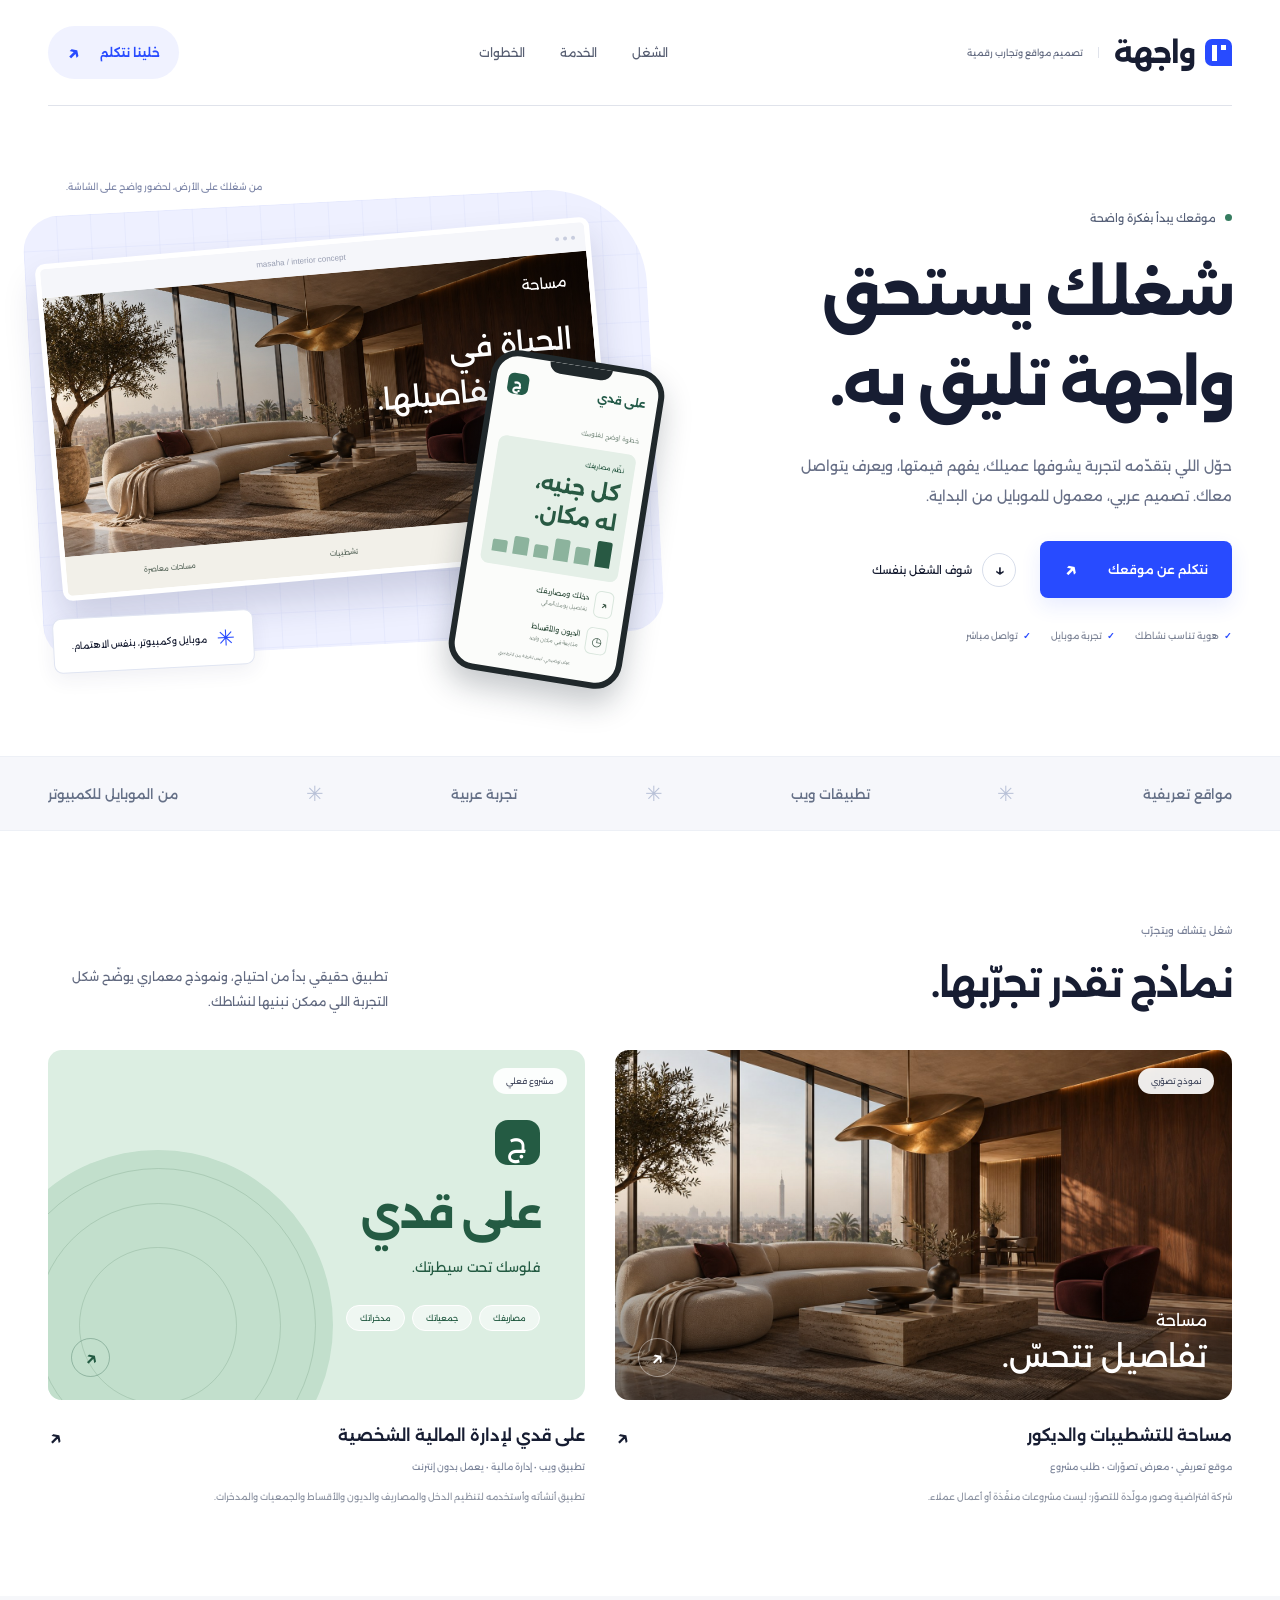
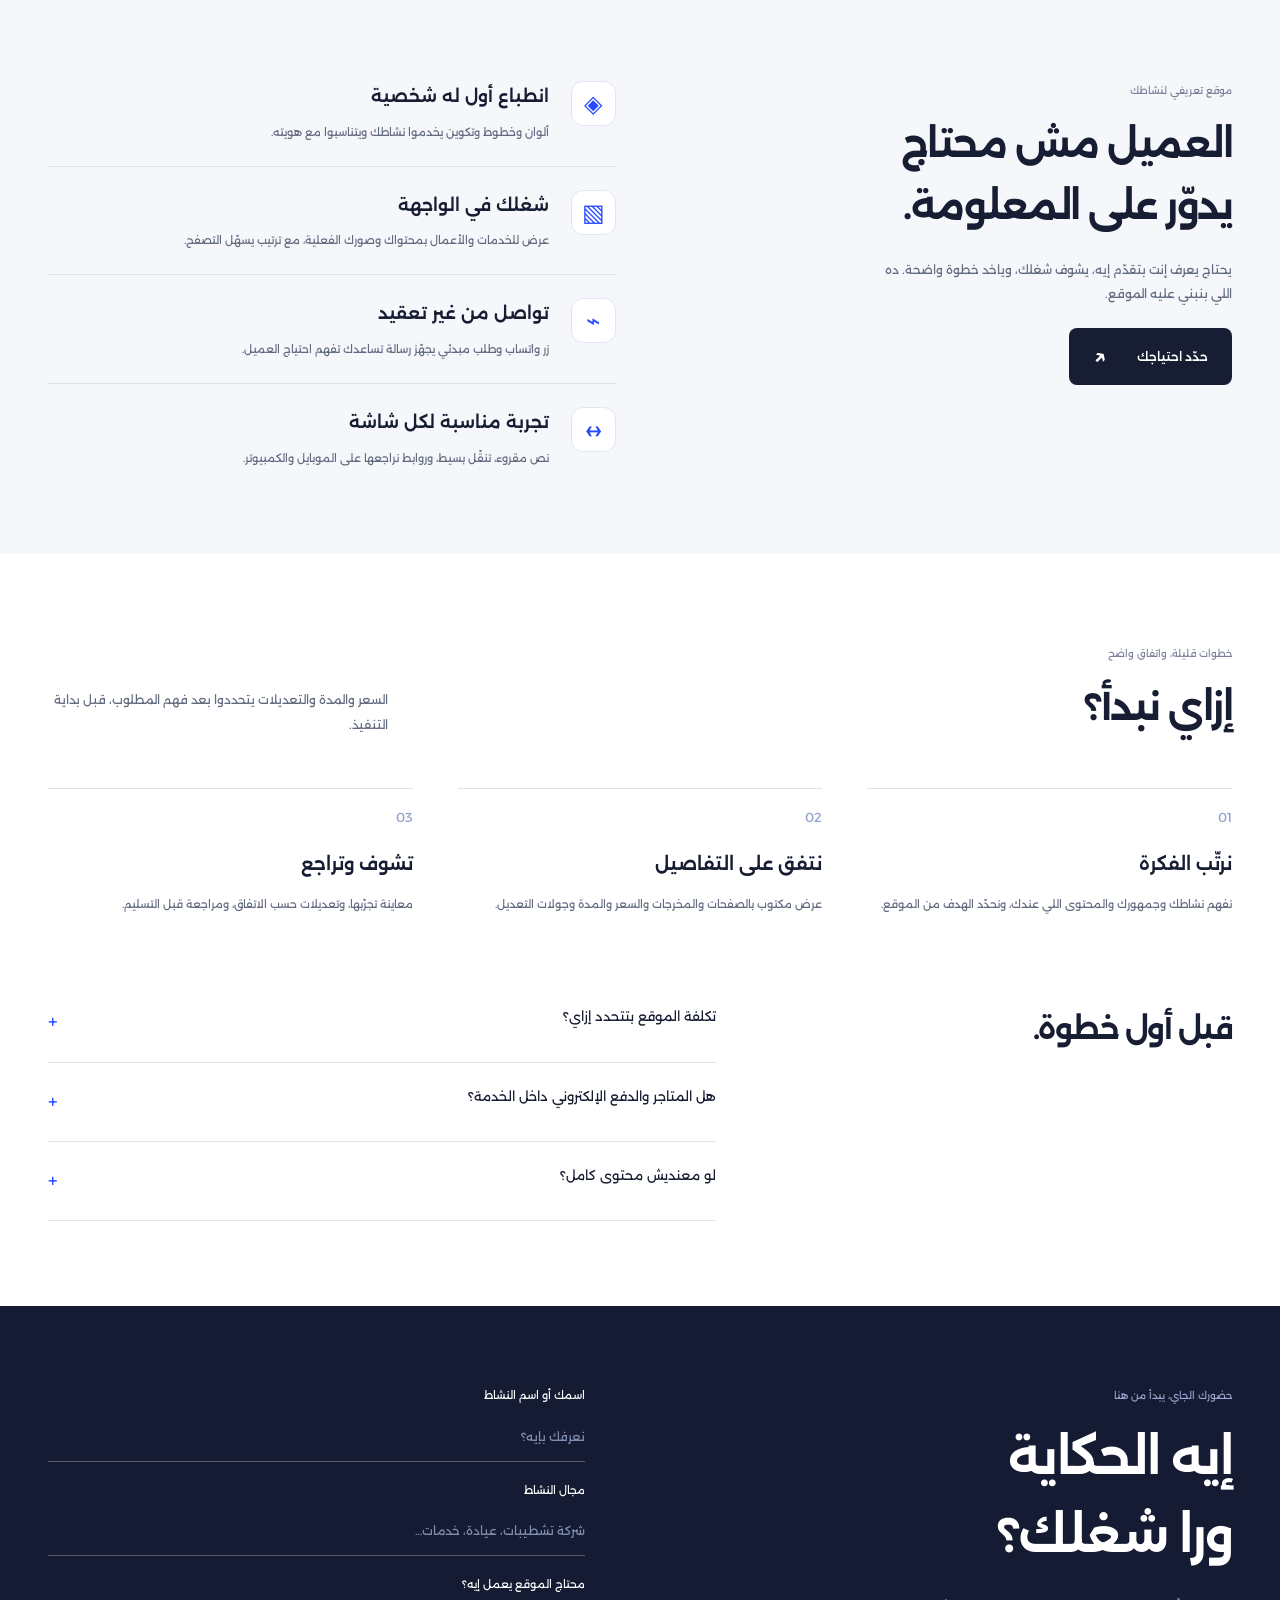
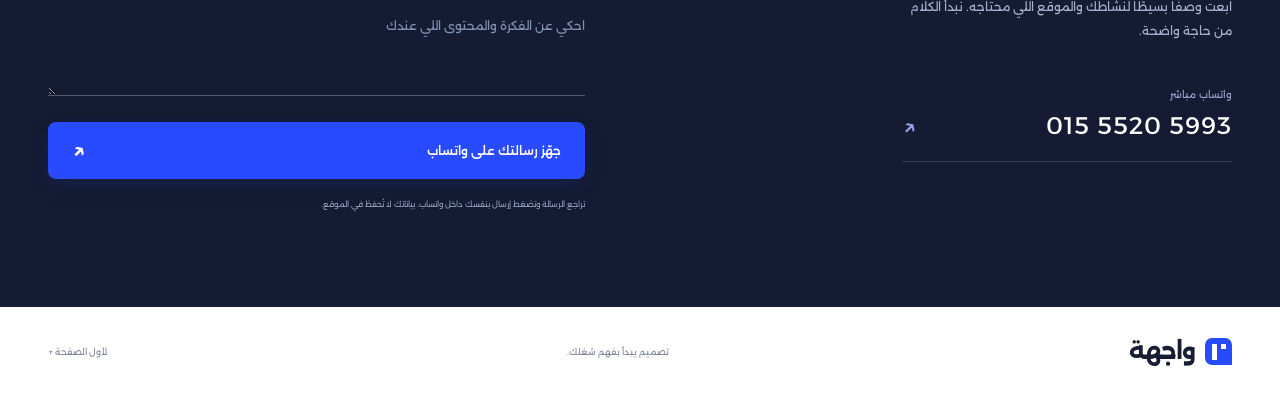
==== index.html @ 1b3a428e "Initial website source and documentation" ====
<!doctype html><html lang="ar" dir="rtl"><head><meta charset="utf-8"><meta name="viewport" content="width=device-width,initial-scale=1"><meta name="theme-color" content="#284bff"><meta name="description" content="تصميم مواقع تعريفية عربية تبرز خدمات نشاطك وتسهّل تواصل العملاء. شاهد تطبيق على قدي ونموذج موقع مساحة."><title>واجهة — شغلك يستحق واجهة تليق به</title><link rel="icon" href="./assets/favicon.svg" type="image/svg+xml"><link rel="preload" href="./assets/alexandria.ttf" as="font" type="font/ttf" crossorigin><link rel="stylesheet" href="./style.css"></head><body class="portfolio">
<header class="p-header shell"><a class="p-logo" href="./index.html" aria-label="واجهة، الصفحة الرئيسية"><span class="logo-shape" aria-hidden="true"></span>واجهة<span class="logo-caption">تصميم مواقع وتجارب رقمية</span></a><nav aria-label="القائمة الرئيسية"><a href="#work">الشغل</a><a href="#service">الخدمة</a><a href="#process">الخطوات</a></nav><a class="pill-cta" href="#contact">خلينا نتكلم <span aria-hidden="true">↗</span></a><button class="menu-toggle" type="button" aria-expanded="false" aria-controls="mobile-nav" aria-label="افتح القائمة"><span></span><span></span></button></header><nav id="mobile-nav" class="mobile-nav" aria-label="قائمة الموبايل" hidden><a href="#work">الشغل</a><a href="#service">الخدمة</a><a href="#contact">ابدأ مشروعك</a></nav>
<main><section class="p-hero shell"><div class="p-hero-copy"><div class="availability"><i></i>موقعك يبدأ بفكرة واضحة</div><h1>شغلك يستحق<br>واجهة تليق به.</h1><p class="hero-description">حوّل اللي بتقدّمه لتجربة يشوفها عميلك، يفهم قيمتها، ويعرف يتواصل معاك. تصميم عربي، معمول للموبايل من البداية.</p><div class="hero-actions"><a class="btn blue" href="#contact">نتكلم عن موقعك <span aria-hidden="true">↗</span></a><a class="round-link" href="#work"><span class="round-arrow" aria-hidden="true">↓</span>شوف الشغل بنفسك</a></div><div class="hero-qualities"><span>هوية تناسب نشاطك</span><span>تجربة موبايل</span><span>تواصل مباشر</span></div></div>
<div class="digital-stage" aria-label="معاينة توضيحية لنموذج موقع مساحة وتطبيق على قدي"><div class="stage-grid" aria-hidden="true"></div><div class="stage-caption">من شغلك على الأرض، لحضور واضح على الشاشة.</div><a class="mini-browser" href="./demo.html" aria-label="افتح نموذج موقع مساحة"><div class="window-top"><span>masaha / interior concept</span><i></i><i></i><i></i></div><div class="mini-site"><img src="./assets/living.jpg" alt="تصور معماري من نموذج موقع مساحة" width="1800" height="860"><div class="mini-site-copy"><span>مساحة</span><strong>الحياة في<br>أجمل تفاصيلها.</strong><small>نموذج موقع تشطيبات</small></div></div><div class="mini-site-bottom"><span>تصميم داخلي</span><span>تشطيبات</span><span>مساحات معاصرة</span></div></a><div class="phone-preview" aria-hidden="true"><div class="phone-notch"></div><div class="phone-head"><span>على قدي</span><b>ج</b></div><span class="phone-greeting">خطوة أوضح لفلوسك</span><div class="balance-box"><span>نظّم مصاريفك</span><strong>كل جنيه،<br>له مكان.</strong><div class="balance-chart"><i></i><i></i><i></i><i></i><i></i><i></i></div></div><div class="phone-feature"><span class="phone-icon">↗</span><span>دخلك ومصاريفك<small>تفاصيل يومك المالي</small></span></div><div class="phone-feature"><span class="phone-icon">◷</span><span>الديون والأقساط<small>متابعة في مكان واحد</small></span></div><span class="phone-label">عرض توضيحي، ليس لقطة من التطبيق</span></div><span class="floating-tag"><span aria-hidden="true">✳</span>موبايل وكمبيوتر، بنفس الاهتمام.</span></div></section>
<div class="capability-strip"><div class="shell"><span>مواقع تعريفية</span><i aria-hidden="true">✳</i><span>تطبيقات ويب</span><i aria-hidden="true">✳</i><span>تجربة عربية</span><i aria-hidden="true">✳</i><span>من الموبايل للكمبيوتر</span></div></div>
<section class="p-work shell section" id="work"><div class="section-top"><div><p class="eyebrow">شغل يتشاف ويتجرّب</p><h2>نماذج تقدر تجرّبها.</h2></div><p class="section-description">تطبيق حقيقي بدأ من احتياج، ونموذج معماري يوضّح شكل التجربة اللي ممكن نبنيها لنشاطك.</p></div><div class="project-grid"><article class="project architecture-project"><a href="./demo.html" class="project-image architecture-image"><img src="./assets/living.jpg" alt="تصوّر معماري مولّد لغرفة معيشة من موقع مساحة" width="1800" height="860" loading="lazy"><span class="project-badge">نموذج تصوّري</span><span class="project-image-title">مساحة<strong>تفاصيل تتحسّ.</strong></span><span class="project-arrow" aria-hidden="true">↗</span></a><div class="project-meta"><div><h3>مساحة للتشطيبات والديكور</h3><p>موقع تعريفي • معرض تصوّرات • طلب مشروع</p></div><a href="./demo.html" aria-label="افتح موقع مساحة">↗</a></div><p class="project-note">شركة افتراضية وصور مولّدة للتصوّر؛ ليست مشروعات منفّذة أو أعمال عملاء.</p></article>
<article class="project finance-project"><a href="https://ala-qadi-app.vercel.app/" target="_blank" rel="noopener noreferrer" class="project-image finance-image"><span class="project-badge">مشروع فعلي</span><div class="finance-wordmark"><span>ج</span><strong>على قدي</strong><p>فلوسك تحت سيطرتك.</p></div><div class="finance-chips"><span>مصاريفك</span><span>جمعياتك</span><span>مدخراتك</span></div><div class="finance-rings" aria-hidden="true"><i></i><i></i><i></i></div><span class="project-arrow" aria-hidden="true">↗</span></a><div class="project-meta"><div><h3>على قدي لإدارة المالية الشخصية</h3><p>تطبيق ويب • إدارة مالية • يعمل بدون إنترنت</p></div><a href="https://ala-qadi-app.vercel.app/" target="_blank" rel="noopener noreferrer" aria-label="افتح تطبيق على قدي">↗</a></div><p class="project-note">تطبيق أنشأته وأستخدمه لتنظيم الدخل والمصاريف والديون والأقساط والجمعيات والمدخرات.</p></article></div></section>
<section class="p-service" id="service"><div class="shell service-layout"><div class="service-intro"><p class="eyebrow">موقع تعريفي لنشاطك</p><h2>العميل مش محتاج<br>يدوّر على المعلومة.</h2><p>يحتاج يعرف إنت بتقدّم إيه، يشوف شغلك، وياخد خطوة واضحة. ده اللي بنبني عليه الموقع.</p><a class="btn dark" href="#contact">حدّد احتياجك <span aria-hidden="true">↗</span></a></div><div class="deliverables"><article><span class="deliverable-icon" aria-hidden="true">◈</span><div><h3>انطباع أول له شخصية</h3><p>ألوان وخطوط وتكوين يخدموا نشاطك ويتناسبوا مع هويته.</p></div></article><article><span class="deliverable-icon" aria-hidden="true">▧</span><div><h3>شغلك في الواجهة</h3><p>عرض للخدمات والأعمال بمحتواك وصورك الفعلية، مع ترتيب يسهّل التصفح.</p></div></article><article><span class="deliverable-icon" aria-hidden="true">⌁</span><div><h3>تواصل من غير تعقيد</h3><p>زر واتساب وطلب مبدئي يجهّز رسالة تساعدك تفهم احتياج العميل.</p></div></article><article><span class="deliverable-icon" aria-hidden="true">↔</span><div><h3>تجربة مناسبة لكل شاشة</h3><p>نص مقروء، تنقّل بسيط، وروابط نراجعها على الموبايل والكمبيوتر.</p></div></article></div></div></section>
<section class="shell section process-section" id="process"><div class="section-top"><div><p class="eyebrow">خطوات قليلة، واتفاق واضح</p><h2>إزاي نبدأ؟</h2></div><p class="section-description">السعر والمدة والتعديلات يتحددوا بعد فهم المطلوب، قبل بداية التنفيذ.</p></div><ol class="process-steps"><li><span>01</span><h3>نرتّب الفكرة</h3><p>نفهم نشاطك وجمهورك والمحتوى اللي عندك، ونحدّد الهدف من الموقع.</p></li><li><span>02</span><h3>نتفق على التفاصيل</h3><p>عرض مكتوب بالصفحات والمخرجات والسعر والمدة وجولات التعديل.</p></li><li><span>03</span><h3>تشوف وتراجع</h3><p>معاينة تجرّبها، وتعديلات حسب الاتفاق، ومراجعة قبل التسليم.</p></li></ol></section>
<section class="shell p-faq"><h2>قبل أول خطوة.</h2><div><details><summary>تكلفة الموقع بتتحدد إزاي؟<span aria-hidden="true">+</span></summary><p>حسب عدد الصفحات والمحتوى والوظائف المطلوبة. الدومين والاستضافة والتعديلات والدعم بنوضحهم في العرض، ومفيش حجز أو دفع من الصفحة دي.</p></details><details><summary>هل المتاجر والدفع الإلكتروني داخل الخدمة؟<span aria-hidden="true">+</span></summary><p>العرض الأساسي هنا لموقع تعريفي. المتاجر والحجوزات والدفع الإلكتروني محتاجين نطاق وتقدير منفصل.</p></details><details><summary>لو معنديش محتوى كامل؟<span aria-hidden="true">+</span></summary><p>نبدأ بتحديد الصفحات والمعلومات الأساسية، ونتفق على المطلوب تجهيزه. صور الأعمال لازم تكون حقيقية ومسموح باستخدامها.</p></details></div></section>
<section class="p-contact" id="contact"><div class="shell contact-layout"><div><p class="eyebrow">حضورك الجاي، يبدأ من هنا</p><h2>إيه الحكاية<br>ورا شغلك؟</h2><p>ابعت وصفًا بسيطًا لنشاطك والموقع اللي محتاجه. نبدأ الكلام من حاجة واضحة.</p><a class="contact-number" href="https://wa.me/201555205993" target="_blank" rel="noopener noreferrer"><span>واتساب مباشر</span><bdi>015 5520 5993</bdi><span aria-hidden="true">↗</span></a></div><form class="request-form" data-kind="website"><label>اسمك أو اسم النشاط<input name="name" required maxlength="100" placeholder="نعرفك بإيه؟" autocomplete="organization"></label><label>مجال النشاط<input name="field" required maxlength="160" placeholder="شركة تشطيبات، عيادة، خدمات…"></label><label>محتاج الموقع يعمل إيه؟<textarea name="details" required maxlength="2000" rows="3" placeholder="احكي عن الفكرة والمحتوى اللي عندك"></textarea></label><button type="submit" class="btn blue">جهّز رسالتك على واتساب <span aria-hidden="true">↗</span></button><p class="form-note">تراجع الرسالة وتضغط إرسال بنفسك داخل واتساب. بياناتك لا تُحفظ في الموقع.</p><p class="form-result" role="status" aria-live="polite"></p></form></div></section></main>
<footer class="p-footer shell"><a class="p-logo" href="./index.html"><span class="logo-shape" aria-hidden="true"></span>واجهة</a><span>تصميم يبدأ بفهم شغلك.</span><a href="#top" data-top>لأول الصفحة ↑</a></footer><script src="./script.js" defer></script></body></html>
---- style.css ----
@font-face{font-family:Alexandria;src:url('./assets/alexandria.ttf') format('truetype');font-style:normal;font-weight:100 900;font-display:swap}:root{--ink:#171d32;--muted:#626a80;--blue:#284bff;--line:#e0e3eb;--paper:#f7f8fb;font-family:Alexandria,Tahoma,sans-serif;color:var(--ink);background:white;font-size:15px}*{box-sizing:border-box}html{scroll-behavior:smooth;scroll-padding-top:24px}body{margin:0}button,input,select,textarea{font:inherit}button,a,input,select,textarea{-webkit-tap-highlight-color:transparent}button{cursor:pointer}a{color:inherit;text-decoration:none}img{max-width:100%;height:auto;display:block}button:focus-visible,a:focus-visible,summary:focus-visible,input:focus-visible,select:focus-visible,textarea:focus-visible{outline:3px solid #6680ff;outline-offset:5px}[hidden]{display:none!important}.shell{width:min(1260px,calc(100% - 96px));margin-inline:auto}h1,h2,h3,p{margin:0}p{line-height:2}h1{font-size:clamp(43px,4.7vw,68px);line-height:1.5;letter-spacing:-2.5px;font-weight:750}h2{font-size:clamp(29px,3vw,43px);line-height:1.6;letter-spacing:-1.5px;font-weight:650}h3{font-weight:600;font-size:19px;line-height:1.8}.section{padding-block:90px}.p-header{height:106px;display:flex;justify-content:space-between;align-items:center;gap:30px;border-bottom:1px solid var(--line)}.p-logo{font-size:28px;font-weight:750;display:flex;align-items:center;gap:10px;letter-spacing:-1px;white-space:nowrap}.logo-shape{position:relative;display:inline-block;width:27px;height:27px;background:var(--blue);border-radius:7px 7px 0 7px}.logo-shape:before,.logo-shape:after{content:'';position:absolute;background:white}.logo-shape:before{width:5px;height:16px;top:6px;left:7px}.logo-shape:after{width:5px;height:5px;top:6px;right:6px}.logo-caption{font-size:9px;font-weight:400;color:var(--muted);border-right:1px solid var(--line);padding-right:15px;margin-right:5px;letter-spacing:0}.p-header nav{display:flex;gap:35px;color:#575e72;font-size:12px}.p-header nav a:hover{color:var(--blue)}.pill-cta{background:#f0f2ff;padding:13px 19px;border-radius:40px;font-size:12px;display:flex;gap:20px;align-items:center;color:var(--blue);font-weight:600}.pill-cta span{font-size:22px}.menu-toggle{display:none;background:transparent;border:1px solid var(--line);width:44px;height:44px;border-radius:8px;padding:11px}.menu-toggle span{display:block;height:2px;background:currentColor;margin:5px 0}.mobile-nav{padding:15px 24px;border-bottom:1px solid var(--line);background:white;display:flex;flex-direction:column;gap:8px;position:relative;z-index:5}.mobile-nav a{padding:12px;font-size:13px}.p-hero{display:grid;grid-template-columns:1fr 1.08fr;gap:45px;align-items:center;padding-block:60px 70px;min-height:650px}.availability{display:flex;align-items:center;gap:9px;font-size:11px;color:#566078;margin-bottom:24px}.availability i{width:7px;height:7px;background:#367c60;border-radius:50%}.p-hero h1{margin-bottom:22px}.hero-description{font-size:14px;color:#687087;max-width:460px;line-height:2.15}.hero-actions{display:flex;gap:24px;align-items:center;margin-top:30px;flex-wrap:wrap}.btn{display:inline-flex;align-items:center;justify-content:space-between;gap:30px;min-height:54px;padding:16px 23px;font-size:12px;font-weight:550;border:1px solid transparent;border-radius:8px;line-height:1.8}.btn span{font-size:23px;line-height:1}.btn.blue{background:var(--blue);color:white;box-shadow:0 8px 20px #284bff1b}.btn.blue:hover{background:#1638e5}.btn.dark{background:var(--ink);color:white}.round-link{display:flex;align-items:center;gap:10px;font-size:11px}.round-arrow{border:1px solid #d8deeb;border-radius:50%;width:34px;height:34px;display:grid;place-items:center;font-size:18px}.hero-qualities{display:flex;flex-wrap:wrap;gap:20px;font-size:9px;color:#7b8294;margin-top:32px}.hero-qualities span:before{content:'✓';color:var(--blue);font-weight:700;margin-left:5px}.digital-stage{min-height:490px;position:relative;isolation:isolate;direction:ltr;display:flex;align-items:center}.stage-grid{position:absolute;inset:20px -15px 25px;background-color:#eef0ff;background-image:linear-gradient(#dbe0fb70 1px,transparent 1px),linear-gradient(90deg,#dbe0fb70 1px,transparent 1px);background-size:34px 34px;border-radius:36px 100px 36px 36px;z-index:-1;transform:rotate(-3deg)}.stage-caption{position:absolute;top:0;left:18px;font-size:9px;color:#7d86a8;direction:rtl}.mini-browser{position:relative;background:white;border:5px solid #fff;border-radius:10px;width:94%;box-shadow:0 20px 35px #1b25552b;transform:rotate(-5deg);margin-left:0;margin-top:-35px;overflow:hidden}.window-top{display:flex;align-items:center;gap:4px;padding:10px;background:#f5f6fa}.window-top span{font-family:Arial,sans-serif;font-size:8px;color:#979db1;flex:1;text-align:center}.window-top i{width:4px;height:4px;background:#c8cdde;border-radius:50%}.mini-site{position:relative;height:260px;overflow:hidden}.mini-site>img{height:100%;width:100%;object-fit:cover}.mini-site:after{content:'';position:absolute;inset:0;background:linear-gradient(90deg,transparent,#0009)}.mini-site-copy{position:absolute;inset:0 22px auto auto;direction:rtl;z-index:1;color:white;padding-top:20px}.mini-site-copy>span{font-size:14px;display:block;margin-bottom:26px}.mini-site-copy strong{font-size:28px;line-height:1.6;font-weight:500;display:block}.mini-site-copy small{display:block;font-size:7px;margin-top:18px;opacity:.8}.mini-site-bottom{display:flex;justify-content:space-around;padding:15px 10px;font-size:7px;color:#637065;direction:rtl;background:#f2f0e9}.phone-preview{position:absolute;bottom:-10px;right:-5px;width:175px;height:323px;background:#fbfcfa;border:6px solid #20282b;border-radius:27px;box-shadow:0 15px 30px #17232e40;transform:rotate(9deg);direction:rtl;padding:17px 12px 10px;overflow:hidden}.phone-notch{position:absolute;top:0;width:63px;height:11px;background:#20282b;border-radius:0 0 12px 12px;left:calc(50% - 31px)}.phone-head{display:flex;align-items:center;justify-content:space-between;font-size:11px;font-weight:650;color:#245b49;margin-bottom:15px}.phone-head b{border-radius:6px;background:#245b49;color:white;width:21px;height:21px;display:grid;place-items:center;font-size:13px}.phone-greeting{font-size:6px;color:#839589}.balance-box{background:#e4efe7;padding:13px 10px;border-radius:8px;margin:8px 0 10px;color:#285943}.balance-box>span{font-size:6px;display:block;margin-bottom:5px}.balance-box strong{font-size:20px;line-height:1.5}.balance-chart{height:26px;display:flex;align-items:end;gap:6px;direction:ltr;margin-top:4px}.balance-chart i{flex:1;height:45%;background:#8cb39d;border-radius:2px 2px 0 0}.balance-chart i:nth-child(2){height:70%}.balance-chart i:nth-child(3){height:50%}.balance-chart i:nth-child(4){height:85%}.balance-chart i:nth-child(5){height:65%}.balance-chart i:nth-child(6){height:100%;background:#285943}.phone-feature{display:flex;gap:6px;align-items:center;margin-top:10px;font-size:7px;color:#375443}.phone-feature small{display:block;color:#8f9c93;font-size:5px;margin-top:4px}.phone-icon{border:1px solid #d9e6dd;border-radius:6px;padding:5px;font-size:12px}.phone-label{display:block;text-align:center;color:#88948d;font-size:4px;margin-top:10px}.floating-tag{position:absolute;bottom:2px;left:5px;display:flex;gap:10px;align-items:center;padding:13px 18px;box-shadow:0 6px 20px #242d6012;background:white;border:1px solid #e0e5f2;border-radius:9px;direction:rtl;font-size:9px;transform:rotate(-3deg)}.floating-tag>span{font-size:22px;color:var(--blue)}.capability-strip{background:#f6f7fb;border-block:1px solid #edf0f6;padding:24px 0}.capability-strip>.shell{display:flex;gap:25px;justify-content:space-between;align-items:center;font-size:13px;font-weight:500;color:#657087}.capability-strip i{font-style:normal;font-size:21px;color:#b8c1d7}.section-top{display:flex;align-items:end;justify-content:space-between;gap:60px;margin-bottom:36px}.eyebrow{font-size:10px;color:#798198;margin-bottom:12px}.section-description{font-size:12px;color:var(--muted);max-width:340px;line-height:2.1}.project-grid{display:grid;grid-template-columns:1.15fr 1fr;gap:30px}.project-image{position:relative;display:block;height:350px;border-radius:14px;overflow:hidden}.architecture-image>img{height:100%;width:100%;object-fit:cover;transition:transform .4s}.architecture-image:after{content:'';position:absolute;inset:0;background:linear-gradient(0deg,#0008,transparent 65%)}.architecture-image:hover>img{transform:scale(1.04)}.project-badge{position:absolute;z-index:1;top:18px;right:18px;background:#ffffffea;color:#454b60;padding:8px 13px;font-size:8px;border-radius:20px}.project-image-title{position:absolute;z-index:1;bottom:25px;right:25px;color:white;font-size:16px}.project-image-title strong{display:block;font-size:30px;font-weight:500;margin-top:8px}.project-arrow{position:absolute;bottom:23px;left:23px;border:1px solid #ffffff70;color:white;width:39px;height:39px;border-radius:50%;display:grid;place-items:center;font-size:24px;z-index:2}.project-meta{display:flex;justify-content:space-between;gap:15px;margin-top:22px}.project-meta h3{font-size:16px}.project-meta p{font-size:9px;color:#7c859a;margin-top:7px}.project-meta>a{font-size:25px}.project-note{font-size:9px;color:#8b92a1;margin-top:12px;line-height:2}.finance-image{background:#dceee2;color:#245b43;display:flex;flex-direction:column;justify-content:center;padding:45px;isolation:isolate}.finance-image .project-arrow{border-color:#245b4350;color:#245b43}.finance-wordmark{z-index:1}.finance-wordmark>span{display:grid;place-items:center;width:45px;height:45px;border-radius:13px;background:#245b43;color:white;font-size:28px;margin-bottom:16px}.finance-wordmark strong{font-size:43px;line-height:1.5;letter-spacing:-2px}.finance-wordmark p{font-size:13px;margin-top:8px}.finance-chips{display:flex;gap:7px;flex-wrap:wrap;margin-top:25px;z-index:1}.finance-chips span{background:#ffffff90;border:1px solid #fff;padding:7px 13px;border-radius:20px;font-size:8px}.finance-rings{position:absolute;left:-65px;bottom:-100px;width:350px;height:350px;border-radius:50%;background:#c2dfcc;z-index:-1;display:grid;place-items:center}.finance-rings i{position:absolute;border:1px solid #91b59d80;width:70%;height:70%;border-radius:50%}.finance-rings i:nth-child(2){width:45%;height:45%}.finance-rings i:nth-child(3){width:90%;height:90%}.p-service{background:#f6f7fa;padding:85px 0}.service-layout{display:grid;grid-template-columns:1fr 1.1fr;gap:100px}.service-intro>p:not(.eyebrow){font-size:12px;color:var(--muted);max-width:370px;margin:22px 0}.deliverables article{display:flex;gap:22px;border-bottom:1px solid #dfe3ec;padding:23px 0}.deliverables article:first-child{padding-top:0}.deliverables article:last-child{border:0;padding-bottom:0}.deliverables h3{font-size:17px;margin-bottom:9px}.deliverables p{font-size:11px;color:var(--muted);line-height:2}.deliverable-icon{width:45px;height:45px;border-radius:12px;background:white;border:1px solid #e1e6f3;flex-shrink:0;display:grid;place-items:center;color:var(--blue);font-size:24px}.process-steps{list-style:none;display:grid;grid-template-columns:repeat(3,1fr);gap:45px;margin:0;padding:15px 0 0}.process-steps li{border-top:1px solid #dce2ee;padding-top:20px}.process-steps li>span{color:#93a3cc;display:block;font-size:13px;margin-bottom:23px}.process-steps h3{font-size:18px;margin-bottom:13px}.process-steps p{font-size:11px;color:var(--muted)}.p-faq{display:grid;grid-template-columns:1fr 1.5fr;gap:70px;padding-block:0 85px}.p-faq h2{font-size:30px}.p-faq details{border-bottom:1px solid var(--line);padding:22px 0}.p-faq details:first-child{padding-top:0}.p-faq summary{list-style:none;display:flex;justify-content:space-between;gap:20px;cursor:pointer;font-size:13px;line-height:1.8}.p-faq summary::-webkit-details-marker{display:none}.p-faq summary span{color:var(--blue);font-size:19px}.p-faq details[open] summary span{transform:rotate(45deg)}.p-faq details p{color:var(--muted);font-size:11px;line-height:2.1;margin-top:15px}.p-contact{background:#141b32;color:white;padding-block:80px}.contact-layout{display:grid;grid-template-columns:1fr 1fr;gap:110px}.contact-layout .eyebrow{color:#9ca9d0}.contact-layout h2{font-size:49px}.contact-layout>div>p:not(.eyebrow){font-size:12px;color:#a6b0cc;max-width:340px;margin-top:20px}.contact-number{display:grid;grid-template-columns:1fr auto;max-width:330px;gap:10px;padding:20px 0;border-bottom:1px solid #ffffff25;margin-top:25px}.contact-number>span:first-child{font-size:10px;color:#97a5cc;grid-column:1/-1}.contact-number bdi{font-size:24px;letter-spacing:1px;direction:ltr;text-align:right}.contact-number>span:last-child{font-size:25px;color:#91a2e1}.request-form label{display:block;font-size:11px;line-height:1.8;margin-bottom:19px}.request-form input,.request-form textarea,.request-form select{font:inherit;display:block;width:100%;min-width:0;margin-top:8px;padding:12px 0;border:0;border-bottom:1px solid #ffffff45;background:transparent;color:inherit;border-radius:0;min-height:44px;line-height:1.9;font-size:12px}.request-form input::placeholder,.request-form textarea::placeholder{color:#8090b1}.request-form textarea{resize:vertical}.request-form>.btn{width:100%;margin-top:7px}.form-note{font-size:8px;color:#8c9ab8;line-height:2;margin-top:17px}.form-result{white-space:pre-wrap;overflow-wrap:anywhere;font-size:11px;line-height:2;margin-top:15px}.p-footer{display:flex;justify-content:space-between;align-items:center;gap:30px;padding-block:30px}.p-footer .p-logo{font-size:23px}.p-footer>span,.p-footer>a:last-child{font-size:9px;color:#81899b}.interior{background:#f5f3ed;color:#252a24;--line:#d7d6cc}.concept-note{background:#242a24;color:#bac0b5;display:flex;align-items:center;justify-content:center;gap:25px;padding:11px 25px;font-size:8px;line-height:1.9}.concept-note>a{color:#f1ede2;border-bottom:1px solid #7c8477;white-space:nowrap}.m-header{height:108px;display:flex;justify-content:space-between;align-items:center;gap:30px}.m-logo{font-size:37px;font-weight:600;letter-spacing:-2px;line-height:1.2}.m-logo>span{font-size:8px;font-weight:350;letter-spacing:0;display:block;margin-top:9px}.m-header nav{display:flex;gap:38px;font-size:11px;color:#62665a}.m-contact-link{font-size:10px;border-bottom:1px solid #686f5e;padding-bottom:7px;display:flex;align-items:center;gap:25px}.m-contact-link span{font-size:22px}.m-hero{height:min(740px,calc(100svh - 140px));min-height:530px;position:relative;color:white;isolation:isolate;overflow:hidden}.m-hero-image{position:absolute;width:100%;height:100%;object-fit:cover;object-position:50% 50%;z-index:-2}.m-hero-shade{position:absolute;inset:0;z-index:-1;background:linear-gradient(90deg,#14150f05 20%,#171b11a1),linear-gradient(0deg,#12170eb3,transparent 35%)}.m-hero-content{padding-top:100px}.m-hero-content>p{font-size:10px;color:#dddacf;margin-bottom:24px}.m-hero-content h1{font-size:clamp(50px,5.5vw,80px);font-weight:450;line-height:1.55;letter-spacing:-3px}.m-hero-cta{display:inline-flex;align-items:center;justify-content:space-between;gap:50px;margin-top:32px;border-bottom:1px solid #ffffff85;padding-bottom:13px;font-size:11px}.m-hero-cta span{font-size:27px}.m-hero-bottom{position:absolute;bottom:28px;left:0;right:0;display:flex;gap:25px;align-items:center;font-size:8px;color:#deddd1}.m-hero-bottom>span:first-child{flex:1}.m-hero-bottom>a{display:grid;place-items:center;border:1px solid #ffffff60;border-radius:50%;width:40px;height:40px;font-size:22px;color:white}.m-section{padding-block:100px}.m-eyebrow{font-size:9px;color:#8a8e7e;margin-bottom:25px}.m-vision{display:grid;grid-template-columns:1fr 1.15fr;gap:130px}.m-vision h2{font-size:52px;font-weight:400;line-height:1.55;letter-spacing:-2px}.m-vision h2 span{color:#8b937f}.vision-copy{padding-top:7px;position:relative}.material-mark{display:grid;place-items:center;width:56px;height:56px;border:1px solid #a6ac99;font-size:35px;color:#747d66;border-radius:50%;margin-bottom:24px}.vision-lead{font-size:19px!important;color:#333c2c!important;line-height:2.1!important}.vision-copy>p{font-size:11px;line-height:2.1;color:#7f8575;margin-bottom:23px}.m-text-link{display:inline-flex;gap:25px;border-bottom:1px solid #9ca28e;padding-bottom:9px;font-size:11px;line-height:1.9}.m-projects{background:#eae9e0}.m-section-heading{display:flex;justify-content:space-between;gap:50px;align-items:end;margin-bottom:45px}.m-section-heading h2{font-size:43px;font-weight:450;line-height:1.6}.m-section-heading>p{font-size:11px;color:#8a8e7e;max-width:330px;line-height:2.1}.m-section-heading .m-eyebrow{margin-bottom:15px}.project-filters{display:flex;align-items:center;gap:22px}.project-filters button{border:0;background:transparent;padding:10px 0;border-bottom:1px solid transparent;font-size:10px;color:#8a8e7e;min-height:44px}.project-filters button.active{color:#313b2b;border-bottom-color:#313b2b}.m-gallery{display:grid;grid-template-columns:1.2fr 1fr;gap:40px;align-items:start}.m-gallery>article:nth-child(2){margin-top:95px}.gallery-image{display:block;width:100%;position:relative;border:0;background:#deded0;padding:0;text-align:inherit;overflow:hidden}.gallery-image>img{width:100%;height:390px;object-fit:cover;transition:transform .5s}.gallery-image:hover>img{transform:scale(1.035)}.m-gallery>article:nth-child(2) .gallery-image>img{height:350px}.gallery-expand{position:absolute;bottom:18px;left:18px;width:40px;height:40px;display:grid;place-items:center;border-radius:50%;background:#f7f3e8eb;font-size:25px}.gallery-image-tag{position:absolute;top:15px;right:15px;padding:6px 11px;background:#252a24a6;color:white;font-size:7px;border-radius:2px}.gallery-description{display:flex;justify-content:space-between;gap:25px;margin-top:22px;align-items:start}.gallery-description h3{font-size:21px;font-weight:450}.gallery-description p{font-size:8px;color:#8d9184;margin-top:7px}.gallery-description>span{font-size:12px;color:#9da28e;margin-top:5px}.gallery-count{font-size:8px;color:#8c9281;margin-top:30px}.m-service-list details{border-top:1px solid #cfd2c4;padding:28px 0}.m-service-list details:last-child{border-bottom:1px solid #cfd2c4}.m-service-list summary{display:flex;align-items:center;gap:40px;list-style:none;cursor:pointer}.m-service-list summary::-webkit-details-marker{display:none}.service-index{font-size:11px;color:#9aa28a;min-width:40px}.m-service-list h3{font-size:30px;font-weight:400;flex:1}.service-plus{font-size:27px;color:#818b72}.m-service-list details[open] .service-plus{transform:rotate(45deg)}.m-service-content{padding:22px 80px 0 60px;display:grid;grid-template-columns:1fr 1fr;gap:80px}.m-service-content p{font-size:12px;color:#888f7e;line-height:2.1;max-width:460px}.m-service-content>div{display:flex;align-items:start;gap:9px;flex-wrap:wrap}.m-service-content>div span{border:1px solid #d2d8c8;border-radius:40px;font-size:8px;padding:9px 13px;color:#78816b;white-space:nowrap}.m-material{height:480px;position:relative;isolation:isolate;display:grid;place-items:center;text-align:center;color:white}.m-material:after{content:'';position:absolute;inset:0;background:#0e160e7a;z-index:-1}.m-material>img{position:absolute;inset:0;width:100%;height:100%;object-fit:cover;object-position:50% 55%;z-index:-2}.m-material>div>p{font-size:10px;color:#dedfd1;margin-bottom:22px}.m-material h2{font-size:48px;font-weight:400;line-height:1.6;letter-spacing:-2px}.m-material>div>span{display:block;margin-top:23px;font-size:8px;color:#d3d6c9}.m-request{display:grid;grid-template-columns:1fr 1.05fr;gap:150px}.m-request h2{font-size:52px;font-weight:400;line-height:1.6;letter-spacing:-2px}.m-request>div>p:not(.m-eyebrow){font-size:12px;color:#898f7c;line-height:2.1;max-width:350px;margin:23px 0}.m-form{color:#333e2b}.m-form input,.m-form select,.m-form textarea{border-color:#c4cbb9;padding:11px 0;color:#333e2b;background:transparent}.m-form input::placeholder,.m-form textarea::placeholder{color:#a0a694}.m-form .form-note{color:#8c947f}.form-columns{display:grid;grid-template-columns:1fr 1fr;gap:25px}.btn.olive{background:#4c5941;color:#fff;border-radius:0}.btn.olive:hover{background:#35432a}.m-form .copy-brief{border:1px solid #9fa88f;padding:12px 20px;font-size:11px;color:#4c5941;background:transparent;margin-top:15px}.m-footer{background:#232a21;color:#eceee5;padding:45px 0}.m-footer>.shell{display:flex;justify-content:space-between;align-items:center;gap:40px}.m-footer .m-logo{font-size:34px}.m-footer .m-logo>span{color:#909b86}.m-footer>.shell>div{text-align:left;display:flex;flex-direction:column;gap:17px;font-size:8px;color:#909d85}.m-footer>.shell>div>a{color:#dce3d4;font-size:10px}.image-dialog{background:#242a24;color:white;border:1px solid #55604a;width:min(1100px,96vw);max-height:94dvh;padding:20px}.image-dialog::backdrop{background:#0b1109df}.image-dialog>img{max-height:75dvh;object-fit:contain;width:100%;margin-top:36px}.image-dialog>p{font-size:14px;margin-top:15px}.image-dialog>small{font-size:9px;color:#9da991;display:block;margin-top:7px}.close-lightbox{position:absolute;left:12px;top:8px;background:none;border:0;color:white;font-size:30px;width:40px;height:40px}.interior .mobile-nav{background:#f5f3ed;border-color:#d4d9cb;color:#333e2b}.interior .menu-toggle{color:#333e2b;border-color:#c9d1bc;border-radius:0}@media(min-width:1500px){.digital-stage{min-height:510px}.mini-site{height:290px}}@media(max-width:1100px){.shell{width:calc(100% - 64px)}.logo-caption{display:none}.p-hero{gap:25px}.p-header nav{gap:26px}.p-hero h1{font-size:51px}.digital-stage{min-height:450px}.mini-site{height:240px}.phone-preview{width:155px;height:303px;right:-8px}.floating-tag{font-size:8px;padding:10px 12px;left:-10px}.phone-feature{font-size:6px}.phone-label{font-size:3px}.service-layout,.contact-layout{gap:65px}.m-hero-content{padding-top:80px}.m-vision{gap:80px}.m-request{gap:80px}.m-gallery{gap:25px}.gallery-image>img{height:330px}.m-gallery>article:nth-child(2) .gallery-image>img{height:300px}.m-service-content{gap:35px}}@media(max-width:800px){.p-header{height:90px}.p-header nav{gap:20px}.p-hero{grid-template-columns:1fr;gap:20px;padding-block:40px 50px;min-height:auto}.p-hero-copy{max-width:600px}.p-hero h1{font-size:60px;line-height:1.45}.hero-description{max-width:530px}.digital-stage{width:min(600px,100%);min-height:480px;margin:30px auto 0}.mini-site{height:280px}.phone-preview{height:323px;width:175px;right:10px;bottom:-5px}.floating-tag{left:10px;bottom:15px;font-size:10px}.stage-grid{inset:15px 0 30px}.stage-caption{top:-10px}.mini-browser{width:90%;margin-left:5px}.project-grid{grid-template-columns:1fr 1fr;gap:22px}.project-image{height:290px}.finance-image{padding:28px}.project-meta h3{font-size:14px}.project-meta p{font-size:8px}.service-layout{gap:35px;grid-template-columns:1fr 1fr}.service-intro h2{font-size:32px}.deliverables article{gap:15px}.deliverables h3{font-size:15px}.deliverable-icon{width:36px;height:36px;font-size:20px}.p-faq{gap:30px;grid-template-columns:1fr 1.4fr}.contact-layout{gap:45px}.contact-layout h2{font-size:43px}.capability-strip>.shell{gap:15px;font-size:11px}.m-header nav{gap:25px}.m-logo{font-size:31px}.m-vision{gap:50px}.m-vision h2{font-size:42px}.vision-lead{font-size:16px!important}.m-section{padding-block:75px}.m-section-heading{gap:30px}.m-section-heading h2{font-size:37px}.m-gallery{grid-template-columns:1fr 1fr}.m-gallery>article:nth-child(2){margin-top:65px}.gallery-image>img,.m-gallery>article:nth-child(2) .gallery-image>img{height:290px}.m-request{gap:50px}.m-request h2{font-size:45px}}@media(max-width:600px){.shell{width:calc(100% - 40px)}h1{letter-spacing:-1.7px}h2{font-size:30px;letter-spacing:-1px}.section{padding-block:58px}.p-header{height:82px;gap:12px}.p-header .p-logo{font-size:26px}.p-header nav,.p-header .pill-cta{display:none}.menu-toggle{display:block}.p-hero{padding-block:35px 35px;gap:10px}.availability{font-size:9px;margin-bottom:19px}.p-hero h1{font-size:45px;line-height:1.5;margin-bottom:18px}.hero-description{font-size:12px;line-height:2.2}.hero-actions{gap:18px;margin-top:25px}.btn{padding:15px 18px;font-size:10px;gap:25px;min-height:51px}.round-link{font-size:9px;gap:7px}.round-arrow{width:30px;height:30px;font-size:16px}.hero-qualities{font-size:7px;gap:13px;margin-top:25px}.digital-stage{min-height:355px;width:100%;margin-top:25px}.stage-grid{inset:25px 0 20px;border-radius:25px 65px 25px 25px;background-size:26px 26px}.stage-caption{font-size:6px;top:0;left:9px}.mini-browser{border-width:4px;margin-top:-20px;border-radius:8px;width:95%}.window-top{padding:8px}.window-top span{font-size:6px}.mini-site{height:192px}.mini-site-copy{right:16px;padding-top:13px}.mini-site-copy>span{font-size:10px;margin-bottom:14px}.mini-site-copy strong{font-size:23px}.mini-site-copy small{font-size:5px;margin-top:14px}.mini-site-bottom{font-size:5px;padding:11px 5px}.phone-preview{width:123px;height:239px;border-width:4px;border-radius:20px;padding:15px 8px 8px;right:0;bottom:2px;transform:rotate(9deg)}.phone-notch{width:46px;height:8px;left:calc(50% - 23px)}.phone-head{font-size:8px;margin-bottom:10px}.phone-head b{width:16px;height:16px;font-size:10px;border-radius:5px}.phone-greeting{font-size:4px}.balance-box{padding:9px 7px;margin:6px 0 7px}.balance-box>span{font-size:4px;margin-bottom:3px}.balance-box strong{font-size:16px}.balance-chart{height:18px;gap:4px}.phone-feature{margin-top:7px;gap:5px;font-size:5px}.phone-feature small{font-size:4px;margin-top:2px}.phone-icon{padding:4px;font-size:8px}.phone-label{font-size:3px;margin-top:7px}.floating-tag{font-size:7px;left:0;bottom:3px;gap:7px;padding:9px 11px;max-width:210px}.floating-tag>span{font-size:17px}.capability-strip{padding:18px 0}.capability-strip>.shell{font-size:8px;gap:9px;justify-content:center;flex-wrap:wrap}.capability-strip i{font-size:14px}.capability-strip i:last-of-type{display:none}.capability-strip span:last-child{display:none}.section-top{align-items:start;flex-direction:column;gap:15px;margin-bottom:27px}.eyebrow{font-size:8px;margin-bottom:10px}.section-description{font-size:10px;max-width:350px;line-height:2.1}.project-grid{grid-template-columns:1fr;gap:34px}.project-image{height:300px;border-radius:12px}.project-image-title{right:20px;bottom:23px;font-size:14px}.project-image-title strong{font-size:27px}.project-badge{font-size:7px;right:14px;top:14px;padding:7px 11px}.project-meta{margin-top:18px}.project-meta h3{font-size:14px}.project-meta p{font-size:8px}.project-note{font-size:8px;margin-top:10px}.finance-image{padding:32px}.finance-wordmark strong{font-size:42px}.finance-wordmark p{font-size:12px}.p-service{padding-block:55px}.service-layout{grid-template-columns:1fr;gap:35px}.service-intro h2{font-size:33px}.service-intro>p:not(.eyebrow){font-size:11px;margin:17px 0 23px}.deliverables article{padding-block:20px}.deliverables h3{font-size:15px}.deliverables p{font-size:10px}.deliverable-icon{width:40px;height:40px}.process-steps{grid-template-columns:1fr;gap:25px;padding-top:0}.process-steps li{padding-right:47px;position:relative;padding-top:20px}.process-steps li>span{position:absolute;right:0;top:23px;margin:0;font-size:13px}.process-steps h3{font-size:17px;margin-bottom:10px}.process-steps p{font-size:10px}.p-faq{grid-template-columns:1fr;gap:25px;padding-bottom:55px}.p-faq h2{font-size:30px}.p-faq summary{font-size:11px}.p-faq details p{font-size:10px}.p-contact{padding-block:55px}.contact-layout{grid-template-columns:1fr;gap:35px}.contact-layout h2{font-size:42px}.contact-layout>div>p:not(.eyebrow){font-size:11px;margin-top:17px}.contact-number{margin-top:20px;max-width:none;padding:18px 0}.contact-number bdi{font-size:23px}.contact-number>span:first-child{font-size:9px}.request-form label{font-size:10px;margin-bottom:17px}.request-form input,.request-form textarea,.request-form select{font-size:11px}.form-note{font-size:8px}.form-result{font-size:10px}.p-footer{padding-block:25px;gap:15px;flex-wrap:wrap}.p-footer .p-logo{font-size:23px}.p-footer>span{display:none}.p-footer>a:last-child{font-size:8px}.concept-note{display:block;text-align:center;padding:10px 18px;font-size:7px;line-height:2}.concept-note>a{display:none}.m-header{height:86px;gap:15px}.m-logo{font-size:33px}.m-logo>span{font-size:7px}.m-header nav,.m-contact-link{display:none}.m-hero{height:650px;min-height:0;max-height:calc(100svh - 133px)}.m-hero-image{object-position:47% center}.m-hero-shade{background:linear-gradient(0deg,#10140cbd,transparent 50%),linear-gradient(90deg,#13160b22,#111a0b85)}.m-hero-content{padding-top:82px}.m-hero-content>p{font-size:8px;margin-bottom:24px}.m-hero-content h1{font-size:49px;line-height:1.65;letter-spacing:-2px;font-weight:450}.m-hero-cta{margin-top:30px;gap:45px;font-size:9px}.m-hero-bottom{bottom:22px;font-size:7px;gap:15px}.m-hero-bottom>span:nth-child(2){display:none}.m-hero-bottom>a{width:34px;height:34px;font-size:20px}.m-section{padding-block:60px}.m-vision{grid-template-columns:1fr;gap:30px}.m-eyebrow{font-size:8px;margin-bottom:18px}.m-vision h2{font-size:40px;line-height:1.6;letter-spacing:-1.5px}.m-vision h2 br{display:none}.m-vision h2 span{display:block}.vision-copy{padding-top:0}.material-mark{width:43px;height:43px;font-size:28px;margin-bottom:20px}.vision-lead{font-size:16px!important;line-height:2.15!important}.vision-copy>p{font-size:10px;line-height:2.1;margin-bottom:20px}.m-text-link{font-size:10px}.m-section-heading{flex-direction:column;align-items:start;gap:20px;margin-bottom:28px}.m-section-heading h2{font-size:34px}.m-section-heading>p{font-size:10px}.project-filters{gap:24px;width:100%}.project-filters button{font-size:9px}.m-gallery{grid-template-columns:1fr;gap:32px}.m-gallery>article:nth-child(2){margin-top:0}.gallery-image>img,.m-gallery>article:nth-child(2) .gallery-image>img{height:285px}.gallery-description{margin-top:17px}.gallery-description h3{font-size:20px}.gallery-description p{font-size:8px}.gallery-image-tag{font-size:7px}.gallery-count{font-size:7px;margin-top:25px}.m-service-list details{padding:23px 0}.m-service-list summary{gap:15px}.service-index{font-size:9px;min-width:24px}.m-service-list h3{font-size:22px}.service-plus{font-size:24px}.m-service-content{padding:18px 39px 0 0;grid-template-columns:1fr;gap:18px}.m-service-content p{font-size:10px}.m-service-content>div{gap:6px}.m-service-content>div span{font-size:7px;padding:8px 10px}.m-material{height:390px}.m-material h2{font-size:34px;letter-spacing:-1.5px}.m-material>div>p{font-size:8px;margin-bottom:20px}.m-material>div>span{font-size:7px;padding-inline:20px}.m-request{grid-template-columns:1fr;gap:35px}.m-request h2{font-size:42px;letter-spacing:-1.5px}.m-request>div>p:not(.m-eyebrow){font-size:11px}.form-columns{gap:20px}.m-footer{padding:35px 0}.m-footer>.shell{align-items:start;flex-direction:column;gap:30px}.m-footer>.shell>div{text-align:right;gap:13px;font-size:7px;line-height:2}.m-footer>.shell>div>a{font-size:9px}.m-footer .m-logo{font-size:31px}.image-dialog{padding:12px}.image-dialog>img{max-height:65dvh}.image-dialog>p{font-size:11px}.image-dialog>small{font-size:8px}.interior .mobile-nav a{font-size:11px}}@media(max-width:370px){.shell{width:calc(100% - 32px)}.p-hero h1{font-size:40px}.hero-actions{gap:12px}.hero-qualities{gap:9px}.mini-site{height:170px}.digital-stage{min-height:330px}.phone-preview{width:115px;height:228px}.floating-tag{font-size:6px;padding:8px}.m-hero-content h1{font-size:43px}.m-hero-content{padding-top:70px}}@media(prefers-reduced-motion:reduce){html{scroll-behavior:auto}*{transition:none!important}.mini-browser,.phone-preview,.floating-tag,.stage-grid{transform:none}}

.m-gallery.filtered{grid-template-columns:1fr;max-width:850px}.m-gallery.filtered>article{margin-top:0}.m-gallery.filtered .gallery-image>img{height:440px}@media(max-width:600px){.m-hero-content h1{font-size:43px}.concept-note{font-size:8px}.m-gallery.filtered .gallery-image>img{height:285px}}
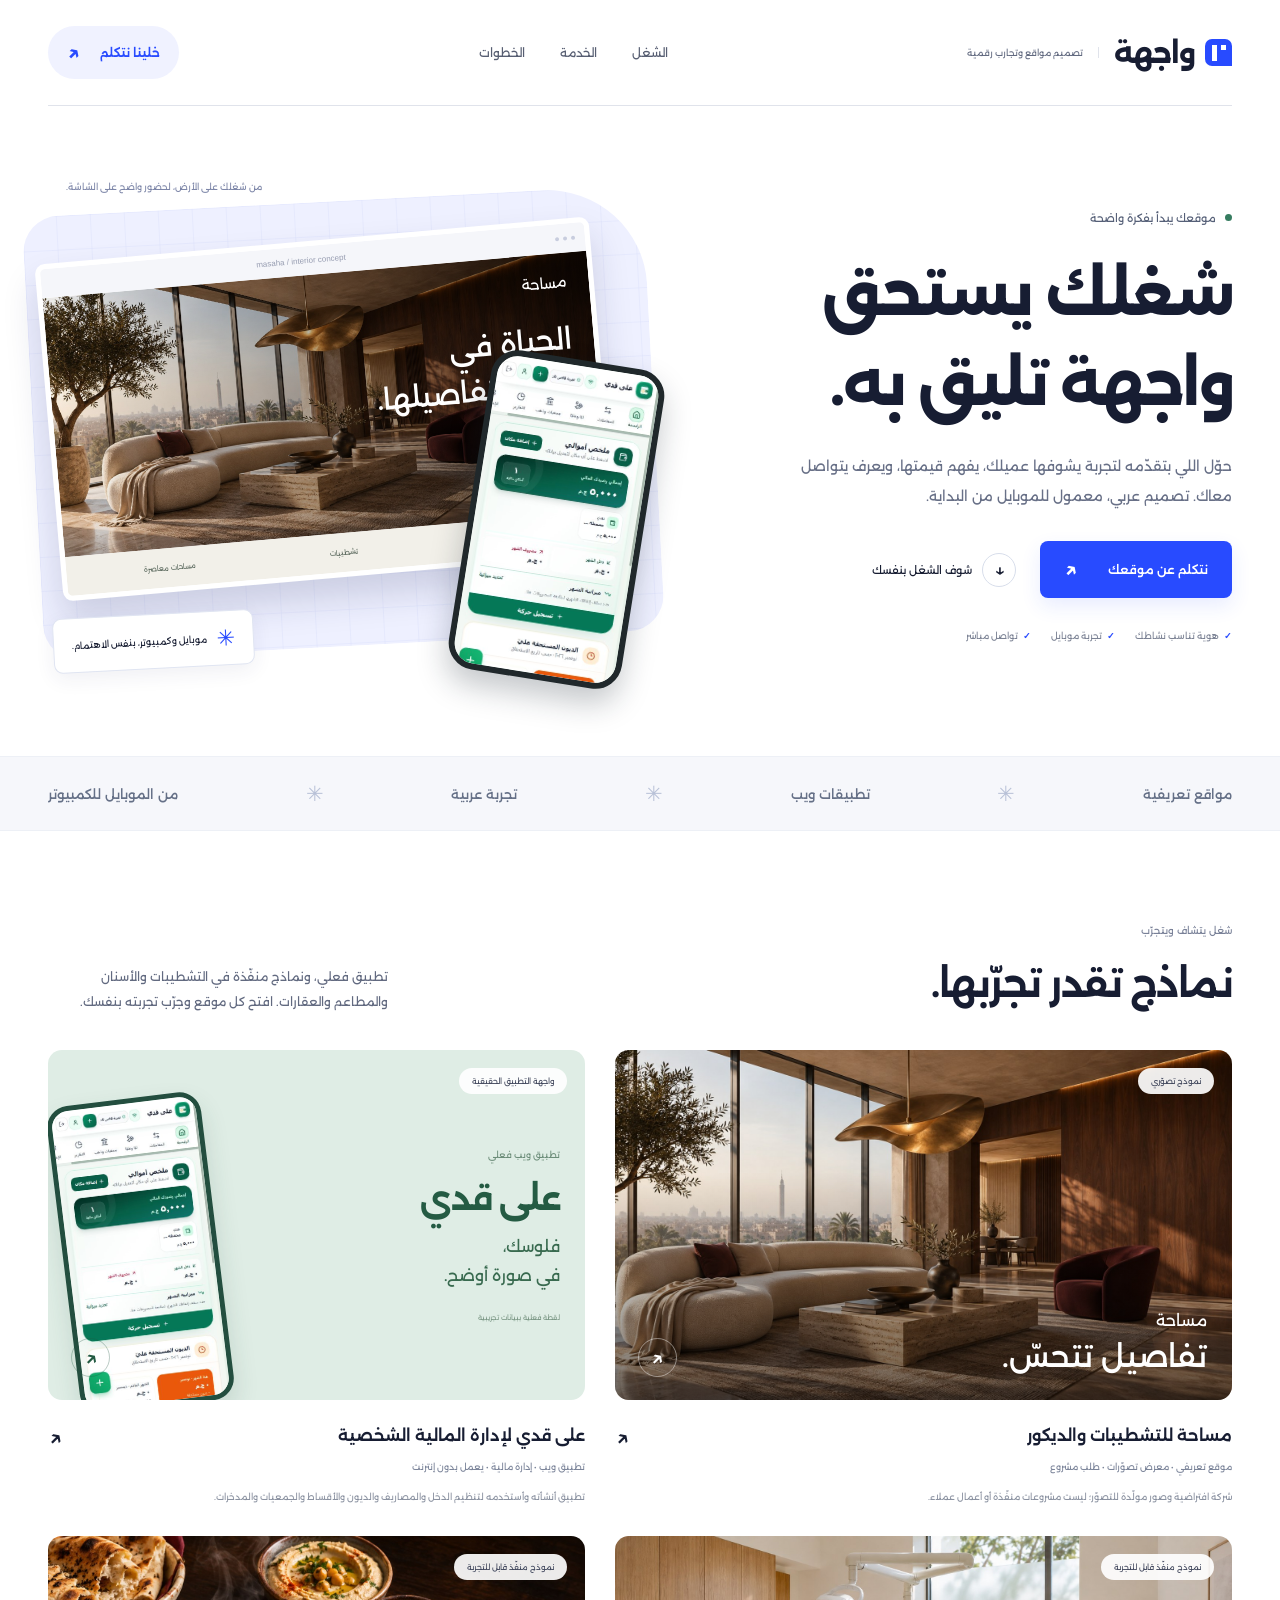
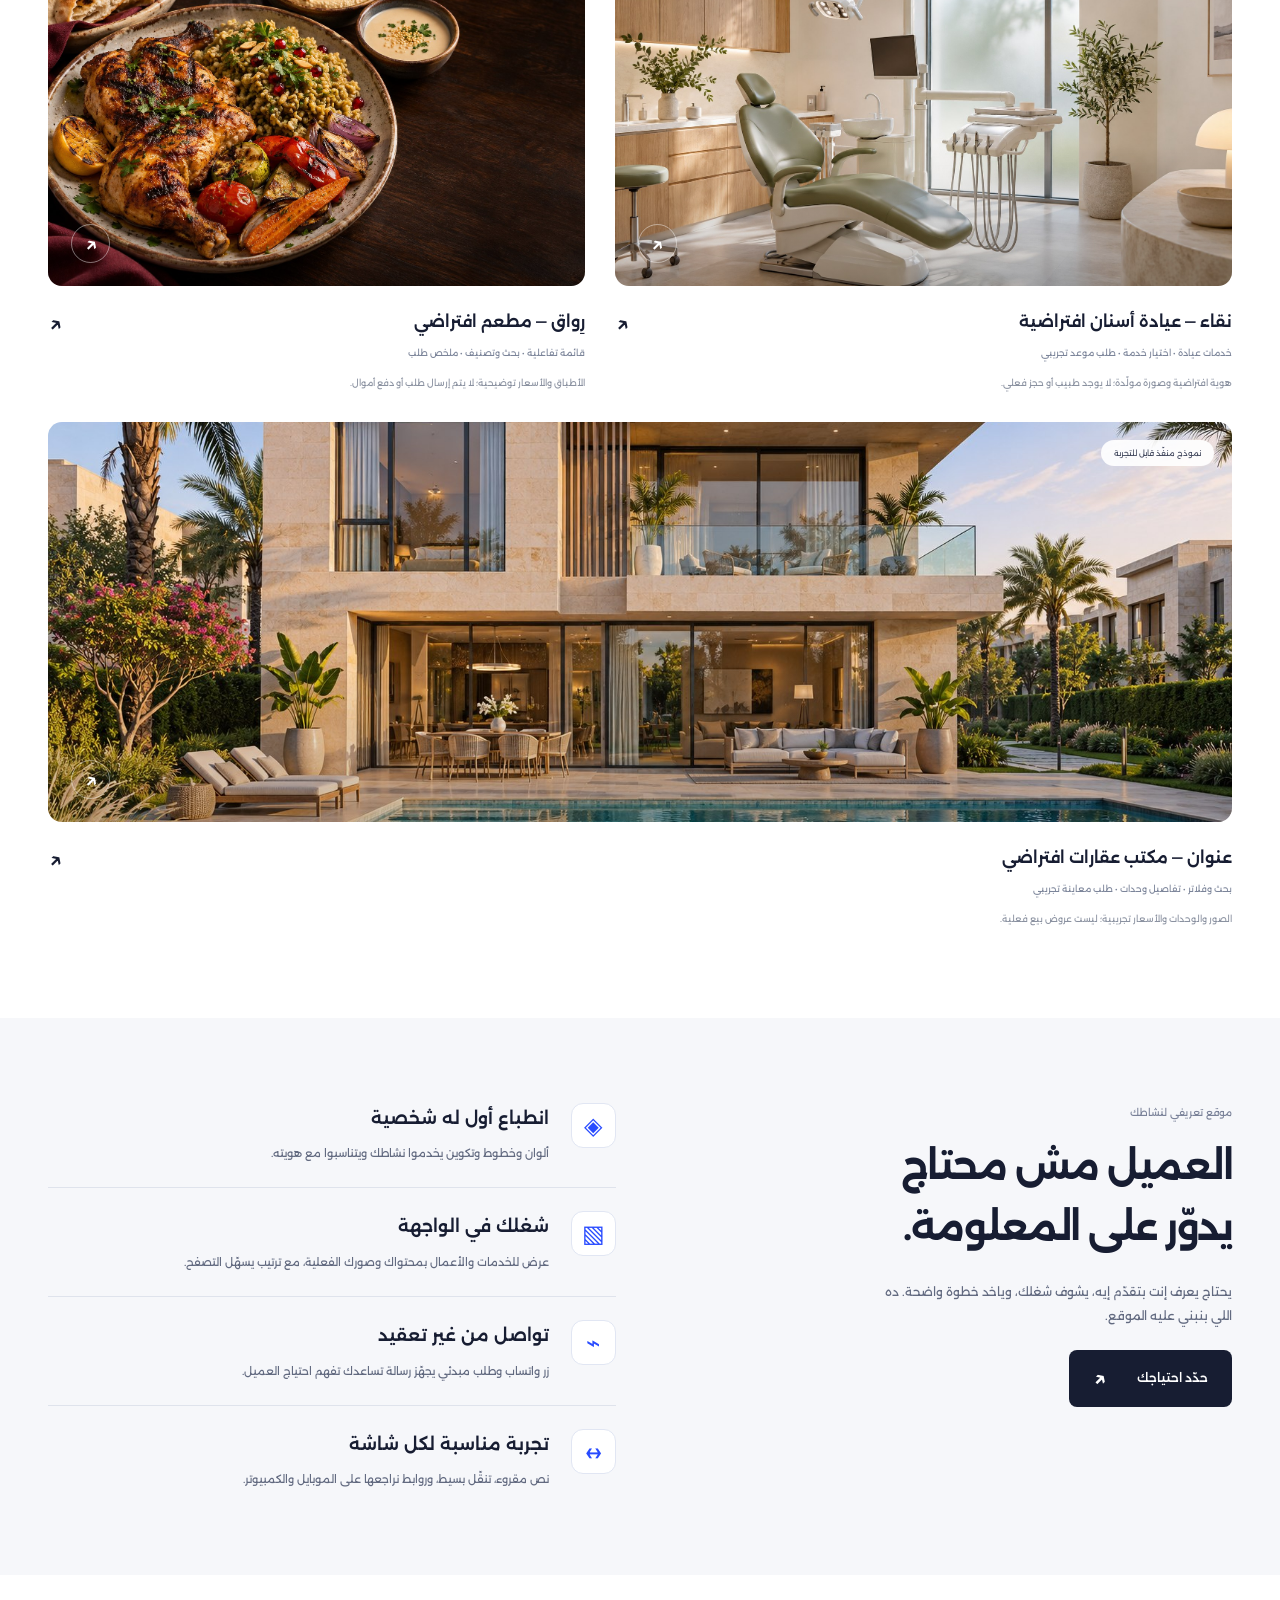
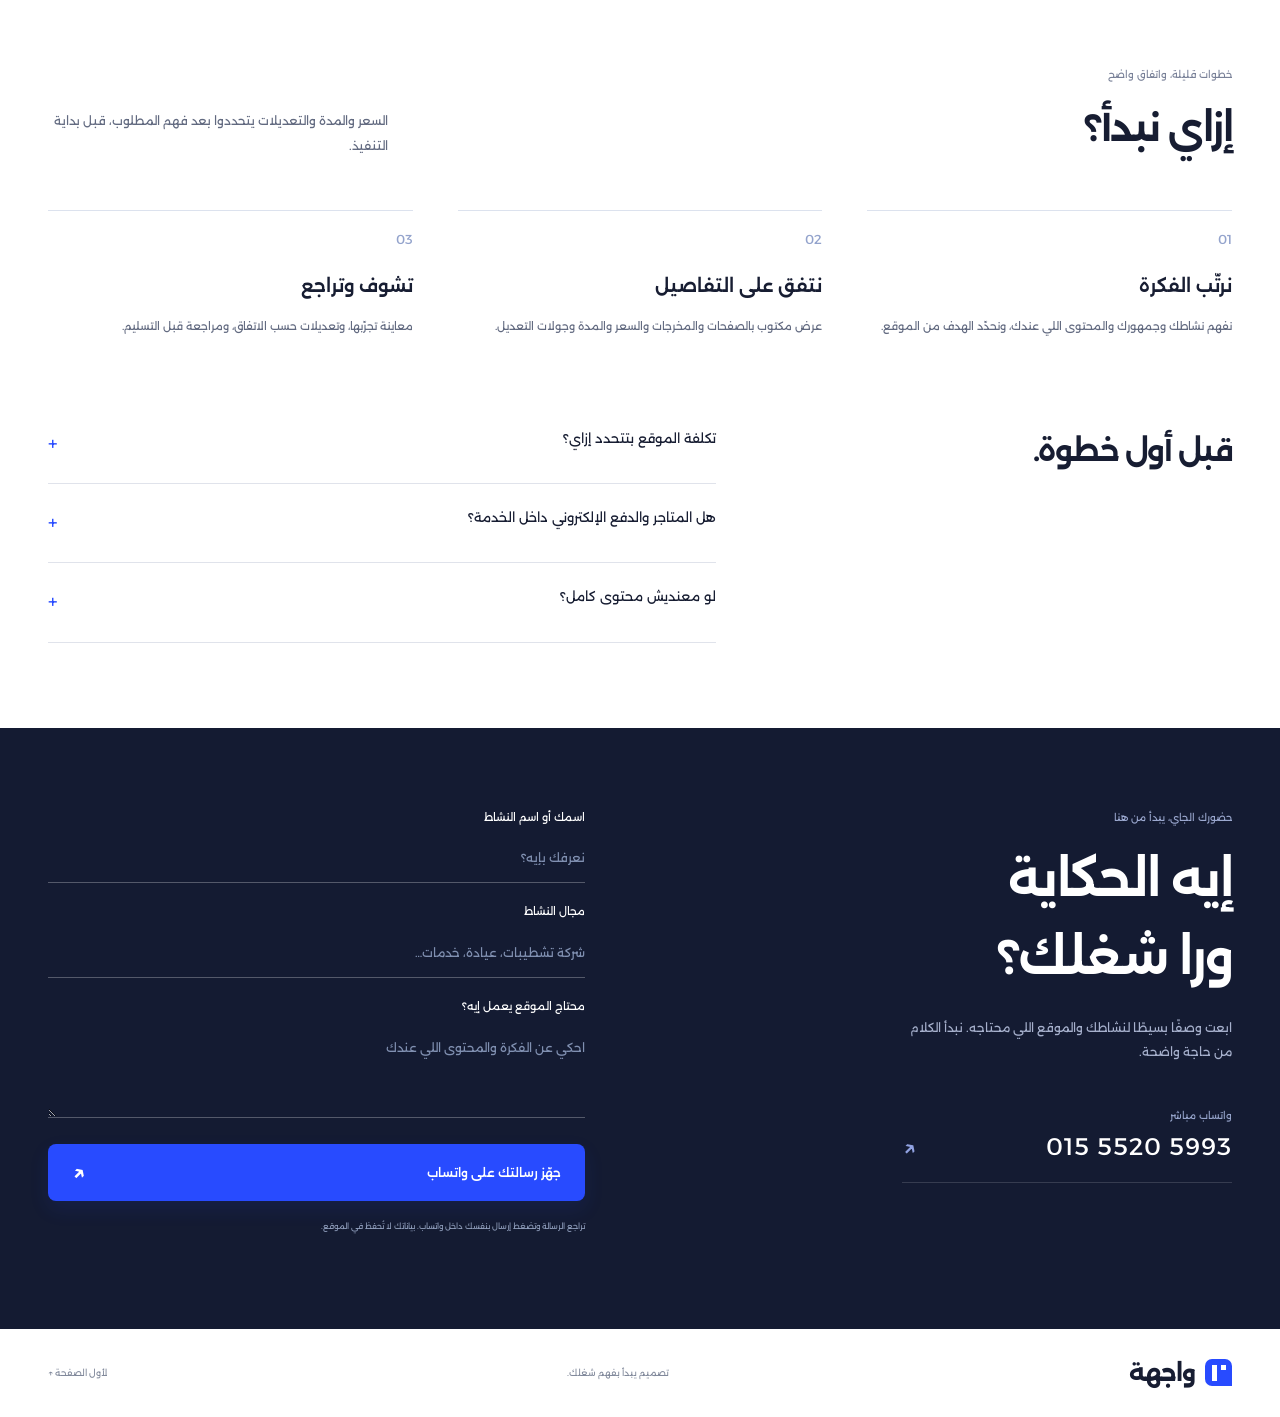
==== commit 7ebf7abe: "Show real Ala Qadi interface and add sector demos" ====
--- a/index.html
+++ b/index.html
@@ -1,10 +1,10 @@
-<!doctype html><html lang="ar" dir="rtl"><head><meta charset="utf-8"><meta name="viewport" content="width=device-width,initial-scale=1"><meta name="theme-color" content="#284bff"><meta name="description" content="تصميم مواقع تعريفية عربية تبرز خدمات نشاطك وتسهّل تواصل العملاء. شاهد تطبيق على قدي ونموذج موقع مساحة."><title>واجهة — شغلك يستحق واجهة تليق به</title><link rel="icon" href="./assets/favicon.svg" type="image/svg+xml"><link rel="preload" href="./assets/alexandria.ttf" as="font" type="font/ttf" crossorigin><link rel="stylesheet" href="./style.css"></head><body class="portfolio">
+<!doctype html><html lang="ar" dir="rtl"><head><meta charset="utf-8"><meta name="viewport" content="width=device-width,initial-scale=1"><meta name="theme-color" content="#284bff"><meta name="description" content="تصميم مواقع تعريفية عربية تبرز خدمات نشاطك وتسهّل تواصل العملاء. شاهد تطبيق على قدي ونموذج موقع مساحة."><title>واجهة — شغلك يستحق واجهة تليق به</title><link rel="icon" href="./assets/favicon.svg" type="image/svg+xml"><link rel="preload" href="./assets/alexandria.ttf" as="font" type="font/ttf" crossorigin><link rel="stylesheet" href="./style.css"><link rel="stylesheet" href="./portfolio-updates.css"></head><body class="portfolio">
 <header class="p-header shell"><a class="p-logo" href="./index.html" aria-label="واجهة، الصفحة الرئيسية"><span class="logo-shape" aria-hidden="true"></span>واجهة<span class="logo-caption">تصميم مواقع وتجارب رقمية</span></a><nav aria-label="القائمة الرئيسية"><a href="#work">الشغل</a><a href="#service">الخدمة</a><a href="#process">الخطوات</a></nav><a class="pill-cta" href="#contact">خلينا نتكلم <span aria-hidden="true">↗</span></a><button class="menu-toggle" type="button" aria-expanded="false" aria-controls="mobile-nav" aria-label="افتح القائمة"><span></span><span></span></button></header><nav id="mobile-nav" class="mobile-nav" aria-label="قائمة الموبايل" hidden><a href="#work">الشغل</a><a href="#service">الخدمة</a><a href="#contact">ابدأ مشروعك</a></nav>
 <main><section class="p-hero shell"><div class="p-hero-copy"><div class="availability"><i></i>موقعك يبدأ بفكرة واضحة</div><h1>شغلك يستحق<br>واجهة تليق به.</h1><p class="hero-description">حوّل اللي بتقدّمه لتجربة يشوفها عميلك، يفهم قيمتها، ويعرف يتواصل معاك. تصميم عربي، معمول للموبايل من البداية.</p><div class="hero-actions"><a class="btn blue" href="#contact">نتكلم عن موقعك <span aria-hidden="true">↗</span></a><a class="round-link" href="#work"><span class="round-arrow" aria-hidden="true">↓</span>شوف الشغل بنفسك</a></div><div class="hero-qualities"><span>هوية تناسب نشاطك</span><span>تجربة موبايل</span><span>تواصل مباشر</span></div></div>
-<div class="digital-stage" aria-label="معاينة توضيحية لنموذج موقع مساحة وتطبيق على قدي"><div class="stage-grid" aria-hidden="true"></div><div class="stage-caption">من شغلك على الأرض، لحضور واضح على الشاشة.</div><a class="mini-browser" href="./demo.html" aria-label="افتح نموذج موقع مساحة"><div class="window-top"><span>masaha / interior concept</span><i></i><i></i><i></i></div><div class="mini-site"><img src="./assets/living.jpg" alt="تصور معماري من نموذج موقع مساحة" width="1800" height="860"><div class="mini-site-copy"><span>مساحة</span><strong>الحياة في<br>أجمل تفاصيلها.</strong><small>نموذج موقع تشطيبات</small></div></div><div class="mini-site-bottom"><span>تصميم داخلي</span><span>تشطيبات</span><span>مساحات معاصرة</span></div></a><div class="phone-preview" aria-hidden="true"><div class="phone-notch"></div><div class="phone-head"><span>على قدي</span><b>ج</b></div><span class="phone-greeting">خطوة أوضح لفلوسك</span><div class="balance-box"><span>نظّم مصاريفك</span><strong>كل جنيه،<br>له مكان.</strong><div class="balance-chart"><i></i><i></i><i></i><i></i><i></i><i></i></div></div><div class="phone-feature"><span class="phone-icon">↗</span><span>دخلك ومصاريفك<small>تفاصيل يومك المالي</small></span></div><div class="phone-feature"><span class="phone-icon">◷</span><span>الديون والأقساط<small>متابعة في مكان واحد</small></span></div><span class="phone-label">عرض توضيحي، ليس لقطة من التطبيق</span></div><span class="floating-tag"><span aria-hidden="true">✳</span>موبايل وكمبيوتر، بنفس الاهتمام.</span></div></section>
+<div class="digital-stage" aria-label="نموذج موقع مساحة ولقطة حقيقية لتطبيق على قدي ببيانات تجريبية"><div class="stage-grid" aria-hidden="true"></div><div class="stage-caption">من شغلك على الأرض، لحضور واضح على الشاشة.</div><a class="mini-browser" href="./demo.html" aria-label="افتح نموذج موقع مساحة"><div class="window-top"><span>masaha / interior concept</span><i></i><i></i><i></i></div><div class="mini-site"><img src="./assets/living.jpg" alt="تصور معماري من نموذج موقع مساحة" width="1800" height="860"><div class="mini-site-copy"><span>مساحة</span><strong>الحياة في<br>أجمل تفاصيلها.</strong><small>نموذج موقع تشطيبات</small></div></div><div class="mini-site-bottom"><span>تصميم داخلي</span><span>تشطيبات</span><span>مساحات معاصرة</span></div></a><a class="phone-preview qadi-real" href="https://ala-qadi-app.vercel.app/" target="_blank" rel="noopener noreferrer" aria-label="افتح على قدي؛ الواجهة المعروضة لقطة حقيقية ببيانات تجريبية"><img src="./assets/ala-qadi-screen.jpg" alt="لقطة من واجهة على قدي الحقيقية ببيانات تجريبية" width="390" height="844"></a><span class="floating-tag"><span aria-hidden="true">✳</span>موبايل وكمبيوتر، بنفس الاهتمام.</span></div></section>
 <div class="capability-strip"><div class="shell"><span>مواقع تعريفية</span><i aria-hidden="true">✳</i><span>تطبيقات ويب</span><i aria-hidden="true">✳</i><span>تجربة عربية</span><i aria-hidden="true">✳</i><span>من الموبايل للكمبيوتر</span></div></div>
-<section class="p-work shell section" id="work"><div class="section-top"><div><p class="eyebrow">شغل يتشاف ويتجرّب</p><h2>نماذج تقدر تجرّبها.</h2></div><p class="section-description">تطبيق حقيقي بدأ من احتياج، ونموذج معماري يوضّح شكل التجربة اللي ممكن نبنيها لنشاطك.</p></div><div class="project-grid"><article class="project architecture-project"><a href="./demo.html" class="project-image architecture-image"><img src="./assets/living.jpg" alt="تصوّر معماري مولّد لغرفة معيشة من موقع مساحة" width="1800" height="860" loading="lazy"><span class="project-badge">نموذج تصوّري</span><span class="project-image-title">مساحة<strong>تفاصيل تتحسّ.</strong></span><span class="project-arrow" aria-hidden="true">↗</span></a><div class="project-meta"><div><h3>مساحة للتشطيبات والديكور</h3><p>موقع تعريفي • معرض تصوّرات • طلب مشروع</p></div><a href="./demo.html" aria-label="افتح موقع مساحة">↗</a></div><p class="project-note">شركة افتراضية وصور مولّدة للتصوّر؛ ليست مشروعات منفّذة أو أعمال عملاء.</p></article>
-<article class="project finance-project"><a href="https://ala-qadi-app.vercel.app/" target="_blank" rel="noopener noreferrer" class="project-image finance-image"><span class="project-badge">مشروع فعلي</span><div class="finance-wordmark"><span>ج</span><strong>على قدي</strong><p>فلوسك تحت سيطرتك.</p></div><div class="finance-chips"><span>مصاريفك</span><span>جمعياتك</span><span>مدخراتك</span></div><div class="finance-rings" aria-hidden="true"><i></i><i></i><i></i></div><span class="project-arrow" aria-hidden="true">↗</span></a><div class="project-meta"><div><h3>على قدي لإدارة المالية الشخصية</h3><p>تطبيق ويب • إدارة مالية • يعمل بدون إنترنت</p></div><a href="https://ala-qadi-app.vercel.app/" target="_blank" rel="noopener noreferrer" aria-label="افتح تطبيق على قدي">↗</a></div><p class="project-note">تطبيق أنشأته وأستخدمه لتنظيم الدخل والمصاريف والديون والأقساط والجمعيات والمدخرات.</p></article></div></section>
+<section class="p-work shell section" id="work"><div class="section-top"><div><p class="eyebrow">شغل يتشاف ويتجرّب</p><h2>نماذج تقدر تجرّبها.</h2></div><p class="section-description">تطبيق فعلي، ونماذج منفّذة في التشطيبات والأسنان والمطاعم والعقارات. افتح كل موقع وجرّب تجربته بنفسك.</p></div><div class="project-grid"><article class="project architecture-project"><a href="./demo.html" class="project-image architecture-image"><img src="./assets/living.jpg" alt="تصوّر معماري مولّد لغرفة معيشة من موقع مساحة" width="1800" height="860" loading="lazy"><span class="project-badge">نموذج تصوّري</span><span class="project-image-title">مساحة<strong>تفاصيل تتحسّ.</strong></span><span class="project-arrow" aria-hidden="true">↗</span></a><div class="project-meta"><div><h3>مساحة للتشطيبات والديكور</h3><p>موقع تعريفي • معرض تصوّرات • طلب مشروع</p></div><a href="./demo.html" aria-label="افتح موقع مساحة">↗</a></div><p class="project-note">شركة افتراضية وصور مولّدة للتصوّر؛ ليست مشروعات منفّذة أو أعمال عملاء.</p></article>
+<article class="project finance-project"><a href="https://ala-qadi-app.vercel.app/" target="_blank" rel="noopener noreferrer" class="project-image finance-image qadi-project"><span class="project-badge">واجهة التطبيق الحقيقية</span><div class="qadi-card-copy"><span>تطبيق ويب فعلي</span><strong>على قدي</strong><p>فلوسك،<br>في صورة أوضح.</p><small>لقطة فعلية ببيانات تجريبية</small></div><div class="qadi-card-screen"><img src="./assets/ala-qadi-screen.jpg" alt="واجهة تطبيق على قدي الحقيقية، مع رصيد في محفظة تجريبية" width="390" height="844" loading="lazy"></div><span class="project-arrow" aria-hidden="true">↗</span></a><div class="project-meta"><div><h3>على قدي لإدارة المالية الشخصية</h3><p>تطبيق ويب • إدارة مالية • يعمل بدون إنترنت</p></div><a href="https://ala-qadi-app.vercel.app/" target="_blank" rel="noopener noreferrer" aria-label="افتح تطبيق على قدي">↗</a></div><p class="project-note">تطبيق أنشأته وأستخدمه لتنظيم الدخل والمصاريف والديون والأقساط والجمعيات والمدخرات.</p></article><article class="project sector-project"><a class="project-image sector-image" href="https://nqaa-mk2373982.pages.dev/" target="_blank" rel="noopener noreferrer"><img src="./assets/dental.jpg" alt="صورة مولّدة من نموذج نقاء — عيادة أسنان افتراضية" width="1536" height="1024" loading="lazy"><span class="project-badge">نموذج منفّذ قابل للتجربة</span><span class="project-arrow" aria-hidden="true">↗</span></a><div class="project-meta"><div><h3>نقاء — عيادة أسنان افتراضية</h3><p>خدمات عيادة • اختيار خدمة • طلب موعد تجريبي</p></div><a href="https://nqaa-mk2373982.pages.dev/" target="_blank" rel="noopener noreferrer" aria-label="افتح نقاء — عيادة أسنان افتراضية">↗</a></div><p class="project-note">هوية افتراضية وصورة مولّدة؛ لا يوجد طبيب أو حجز فعلي.</p></article><article class="project sector-project"><a class="project-image sector-image" href="https://riwaq-mk2373982.pages.dev/" target="_blank" rel="noopener noreferrer"><img src="./assets/restaurant.jpg" alt="صورة مولّدة من نموذج رِواق — مطعم افتراضي" width="1536" height="1024" loading="lazy"><span class="project-badge">نموذج منفّذ قابل للتجربة</span><span class="project-arrow" aria-hidden="true">↗</span></a><div class="project-meta"><div><h3>رِواق — مطعم افتراضي</h3><p>قائمة تفاعلية • بحث وتصنيف • ملخص طلب</p></div><a href="https://riwaq-mk2373982.pages.dev/" target="_blank" rel="noopener noreferrer" aria-label="افتح رِواق — مطعم افتراضي">↗</a></div><p class="project-note">الأطباق والأسعار توضيحية؛ لا يتم إرسال طلب أو دفع أموال.</p></article><article class="project sector-project"><a class="project-image sector-image" href="https://onwan-mk2373982.pages.dev/" target="_blank" rel="noopener noreferrer"><img src="./assets/estate.jpg" alt="صورة مولّدة من نموذج عنوان — مكتب عقارات افتراضي" width="1536" height="1024" loading="lazy"><span class="project-badge">نموذج منفّذ قابل للتجربة</span><span class="project-arrow" aria-hidden="true">↗</span></a><div class="project-meta"><div><h3>عنوان — مكتب عقارات افتراضي</h3><p>بحث وفلاتر • تفاصيل وحدات • طلب معاينة تجريبي</p></div><a href="https://onwan-mk2373982.pages.dev/" target="_blank" rel="noopener noreferrer" aria-label="افتح عنوان — مكتب عقارات افتراضي">↗</a></div><p class="project-note">الصور والوحدات والأسعار تجريبية؛ ليست عروض بيع فعلية.</p></article></div></section>
 <section class="p-service" id="service"><div class="shell service-layout"><div class="service-intro"><p class="eyebrow">موقع تعريفي لنشاطك</p><h2>العميل مش محتاج<br>يدوّر على المعلومة.</h2><p>يحتاج يعرف إنت بتقدّم إيه، يشوف شغلك، وياخد خطوة واضحة. ده اللي بنبني عليه الموقع.</p><a class="btn dark" href="#contact">حدّد احتياجك <span aria-hidden="true">↗</span></a></div><div class="deliverables"><article><span class="deliverable-icon" aria-hidden="true">◈</span><div><h3>انطباع أول له شخصية</h3><p>ألوان وخطوط وتكوين يخدموا نشاطك ويتناسبوا مع هويته.</p></div></article><article><span class="deliverable-icon" aria-hidden="true">▧</span><div><h3>شغلك في الواجهة</h3><p>عرض للخدمات والأعمال بمحتواك وصورك الفعلية، مع ترتيب يسهّل التصفح.</p></div></article><article><span class="deliverable-icon" aria-hidden="true">⌁</span><div><h3>تواصل من غير تعقيد</h3><p>زر واتساب وطلب مبدئي يجهّز رسالة تساعدك تفهم احتياج العميل.</p></div></article><article><span class="deliverable-icon" aria-hidden="true">↔</span><div><h3>تجربة مناسبة لكل شاشة</h3><p>نص مقروء، تنقّل بسيط، وروابط نراجعها على الموبايل والكمبيوتر.</p></div></article></div></div></section>
 <section class="shell section process-section" id="process"><div class="section-top"><div><p class="eyebrow">خطوات قليلة، واتفاق واضح</p><h2>إزاي نبدأ؟</h2></div><p class="section-description">السعر والمدة والتعديلات يتحددوا بعد فهم المطلوب، قبل بداية التنفيذ.</p></div><ol class="process-steps"><li><span>01</span><h3>نرتّب الفكرة</h3><p>نفهم نشاطك وجمهورك والمحتوى اللي عندك، ونحدّد الهدف من الموقع.</p></li><li><span>02</span><h3>نتفق على التفاصيل</h3><p>عرض مكتوب بالصفحات والمخرجات والسعر والمدة وجولات التعديل.</p></li><li><span>03</span><h3>تشوف وتراجع</h3><p>معاينة تجرّبها، وتعديلات حسب الاتفاق، ومراجعة قبل التسليم.</p></li></ol></section>
 <section class="shell p-faq"><h2>قبل أول خطوة.</h2><div><details><summary>تكلفة الموقع بتتحدد إزاي؟<span aria-hidden="true">+</span></summary><p>حسب عدد الصفحات والمحتوى والوظائف المطلوبة. الدومين والاستضافة والتعديلات والدعم بنوضحهم في العرض، ومفيش حجز أو دفع من الصفحة دي.</p></details><details><summary>هل المتاجر والدفع الإلكتروني داخل الخدمة؟<span aria-hidden="true">+</span></summary><p>العرض الأساسي هنا لموقع تعريفي. المتاجر والحجوزات والدفع الإلكتروني محتاجين نطاق وتقدير منفصل.</p></details><details><summary>لو معنديش محتوى كامل؟<span aria-hidden="true">+</span></summary><p>نبدأ بتحديد الصفحات والمعلومات الأساسية، ونتفق على المطلوب تجهيزه. صور الأعمال لازم تكون حقيقية ومسموح باستخدامها.</p></details></div></section>
--- a/portfolio-updates.css
+++ b/portfolio-updates.css
@@ -0,0 +1 @@
+.qadi-real{padding:0;background:#e8f4ec;overflow:hidden}.qadi-real>img{display:block;width:100%;height:100%;object-fit:cover;object-position:top}.finance-image.qadi-project{display:flex;flex-direction:row;align-items:center;justify-content:space-between;gap:15px;padding:48px 25px 25px 15px;background:#dfede5}.qadi-card-copy{align-self:center;z-index:1;max-width:160px}.qadi-card-copy>span{display:block;font-size:9px;color:#6c8d79;margin-bottom:17px}.qadi-card-copy strong{font-size:34px;font-weight:650;letter-spacing:-1.5px;display:block}.qadi-card-copy p{font-size:16px;color:#386a4f;margin-top:14px;line-height:1.8}.qadi-card-copy small{display:block;font-size:7px;color:#7e9a88;margin-top:20px;line-height:1.9}.qadi-card-screen{width:155px;height:310px;flex-shrink:0;border:5px solid #234e3f;border-radius:22px;overflow:hidden;transform:rotate(-7deg);box-shadow:0 12px 25px #234e3f25;align-self:start;margin-top:0}.qadi-card-screen>img{width:100%;height:100%;object-fit:cover;object-position:top}.sector-image{background:#e4e9ed}.sector-image>img{width:100%;height:100%;object-fit:cover;transition:transform .3s}.sector-image:hover>img{transform:scale(1.035)}.sector-image:after{content:'';position:absolute;inset:0;background:linear-gradient(0deg,#0003,transparent 40%)}.project-grid>.project:last-child:nth-child(odd){grid-column:1/-1}.project-grid>.project:last-child:nth-child(odd) .project-image{height:400px}@media(max-width:1100px){.finance-image.qadi-project{padding-inline:20px 5px}.qadi-card-screen{width:135px;height:285px}.qadi-card-copy strong{font-size:29px}.qadi-card-copy p{font-size:14px}}@media(max-width:800px) and (min-width:601px){.finance-image.qadi-project{gap:5px;padding-right:17px}.qadi-card-screen{width:115px;height:260px}.qadi-card-copy strong{font-size:25px}.qadi-card-copy p{font-size:11px}.qadi-card-copy>span{font-size:7px}.qadi-card-copy small{font-size:6px}}@media(max-width:600px){.finance-image.qadi-project{padding:45px 23px 15px 15px;gap:15px}.qadi-card-screen{width:141px;height:285px;margin-top:0;border-width:4px}.qadi-card-copy strong{font-size:31px}.qadi-card-copy p{font-size:14px}.qadi-card-copy>span{font-size:8px}.qadi-card-copy small{font-size:7px;max-width:120px}.project-grid>.project:last-child:nth-child(odd){grid-column:auto}.project-grid>.project:last-child:nth-child(odd) .project-image{height:300px}}@media(prefers-reduced-motion:reduce){.qadi-card-screen{transform:none}}
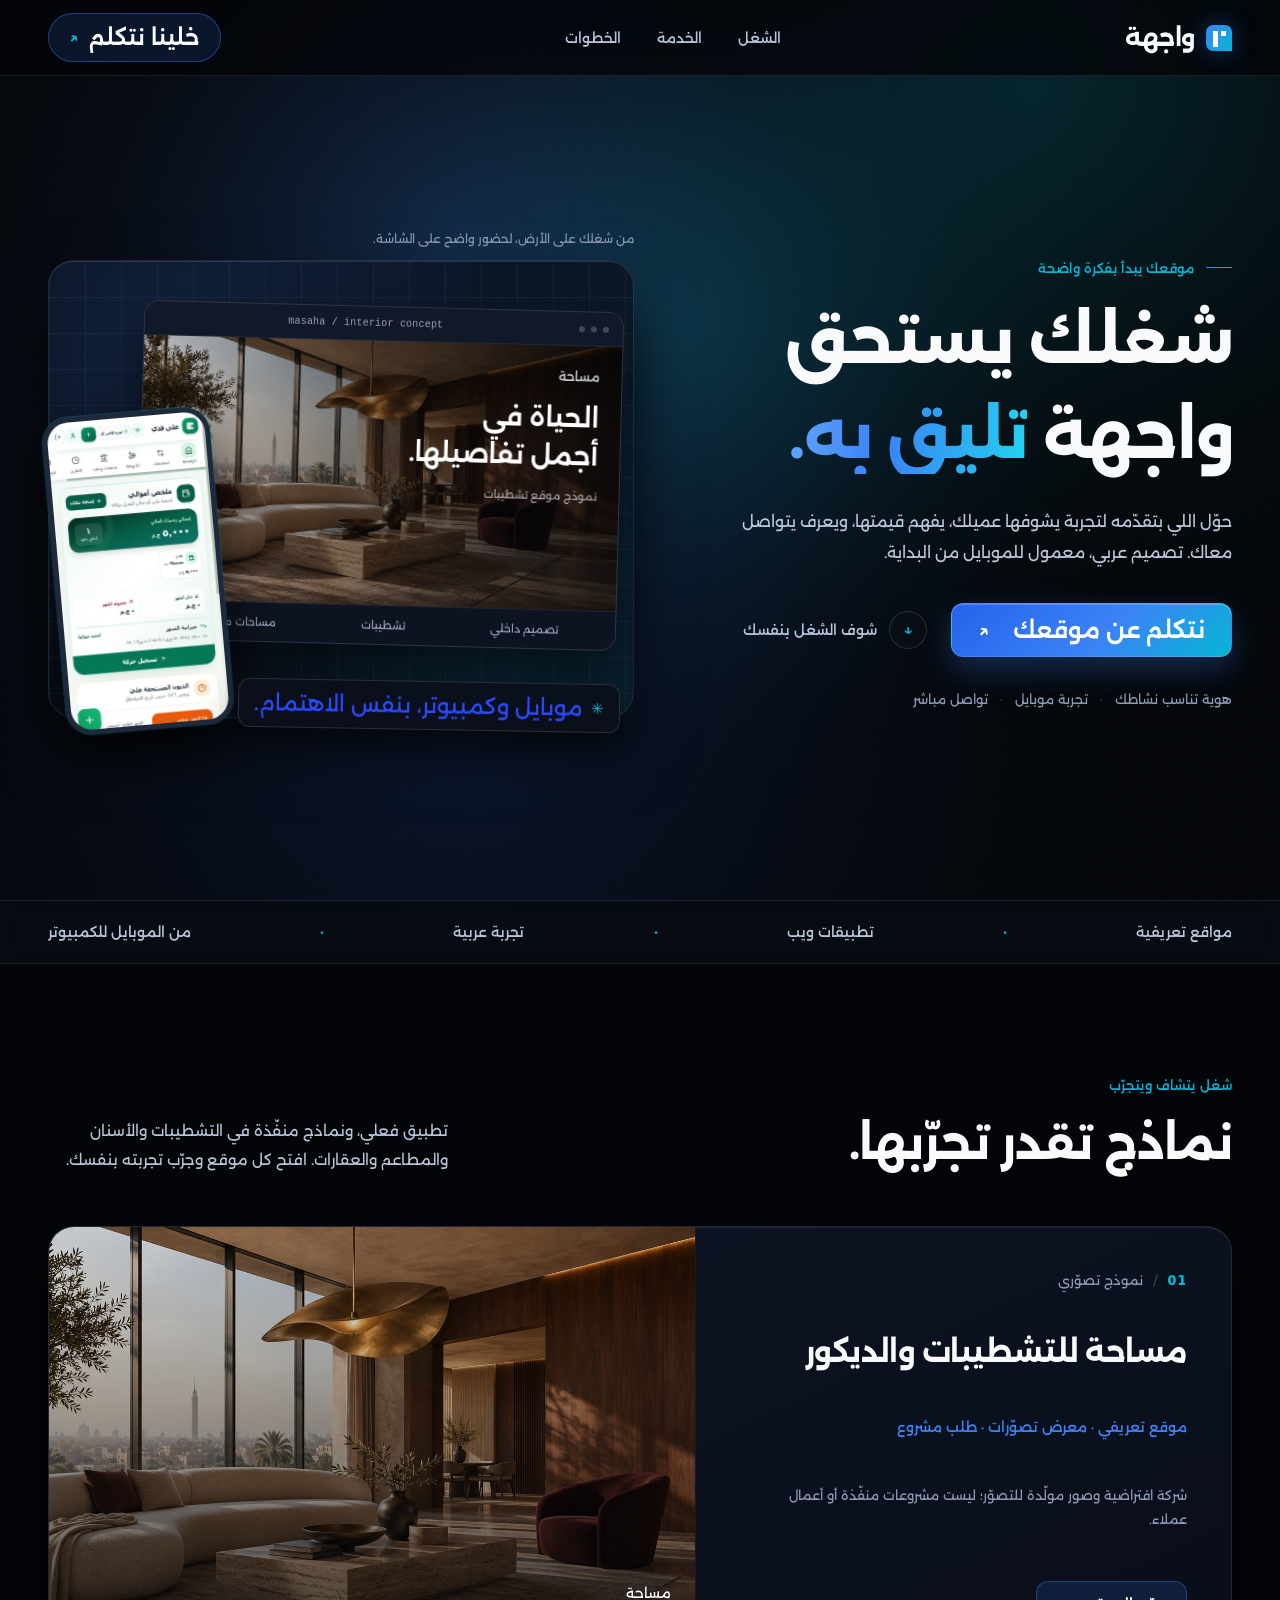
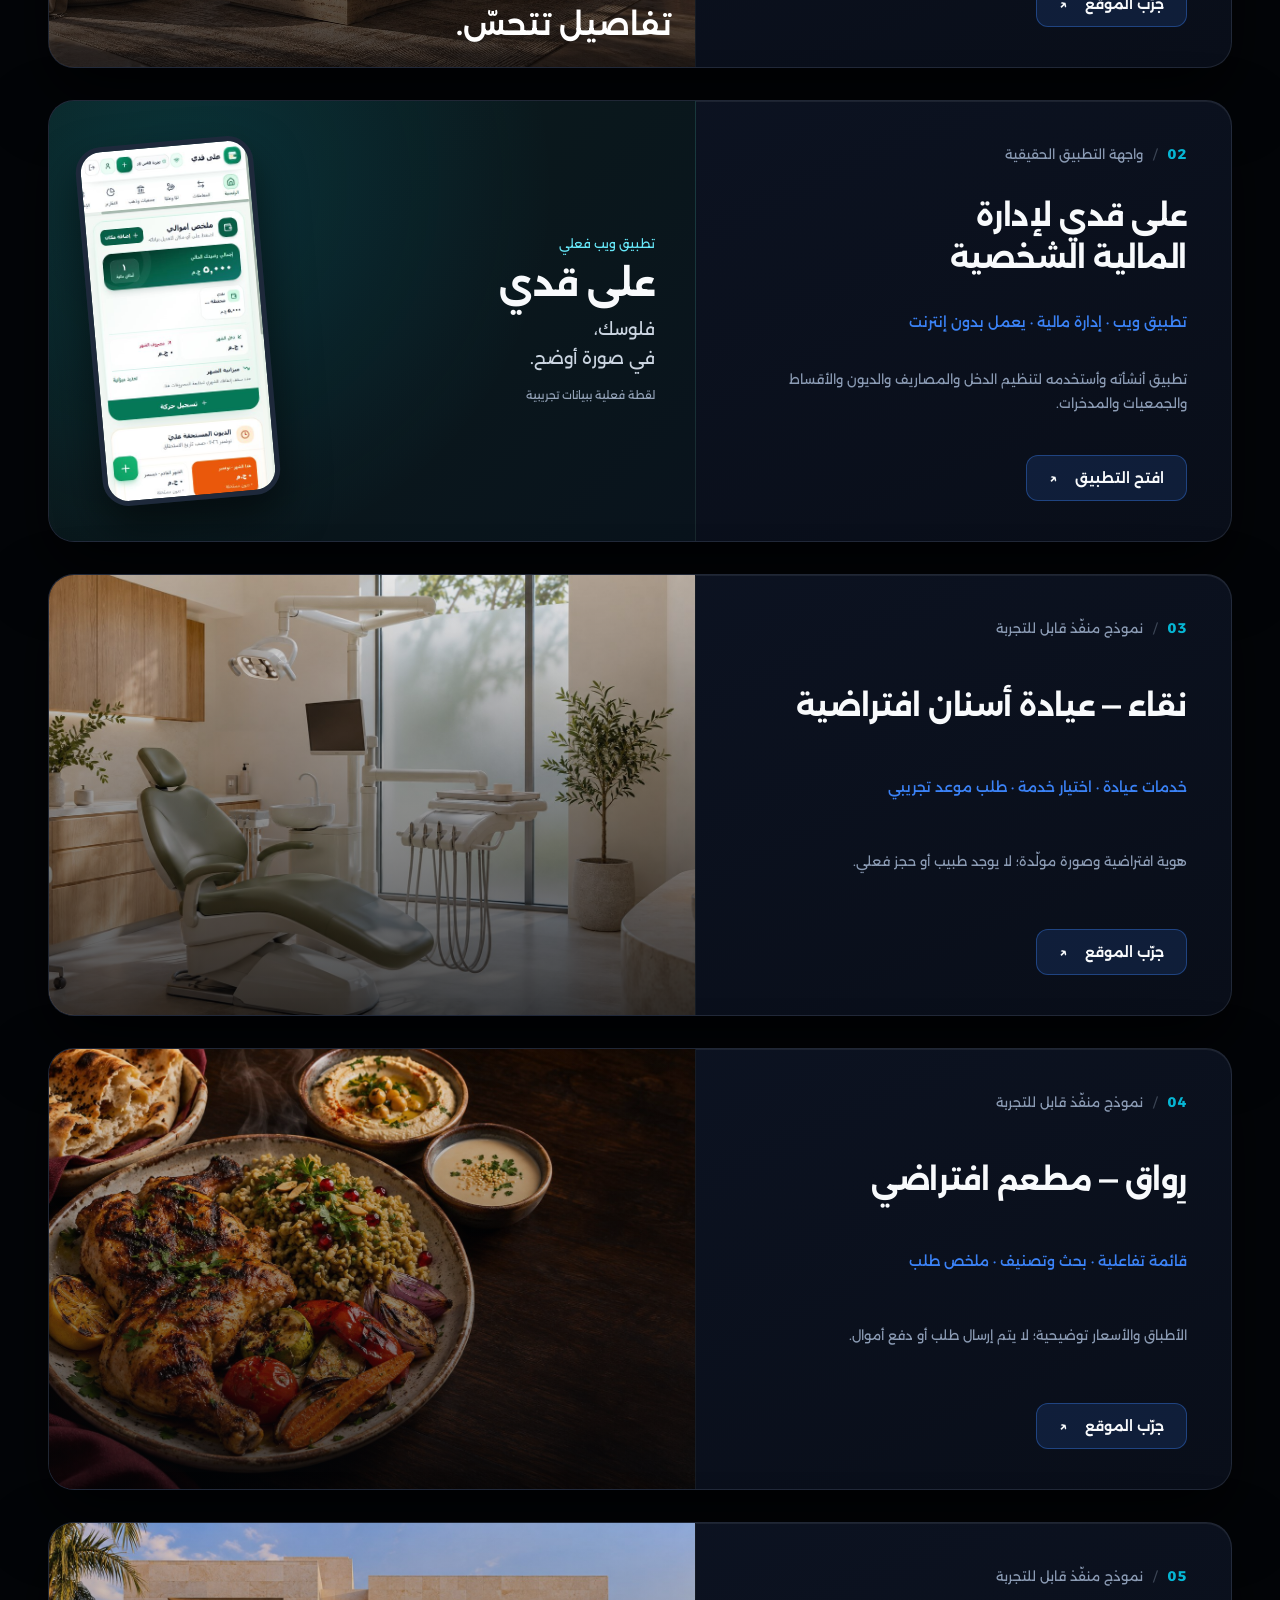
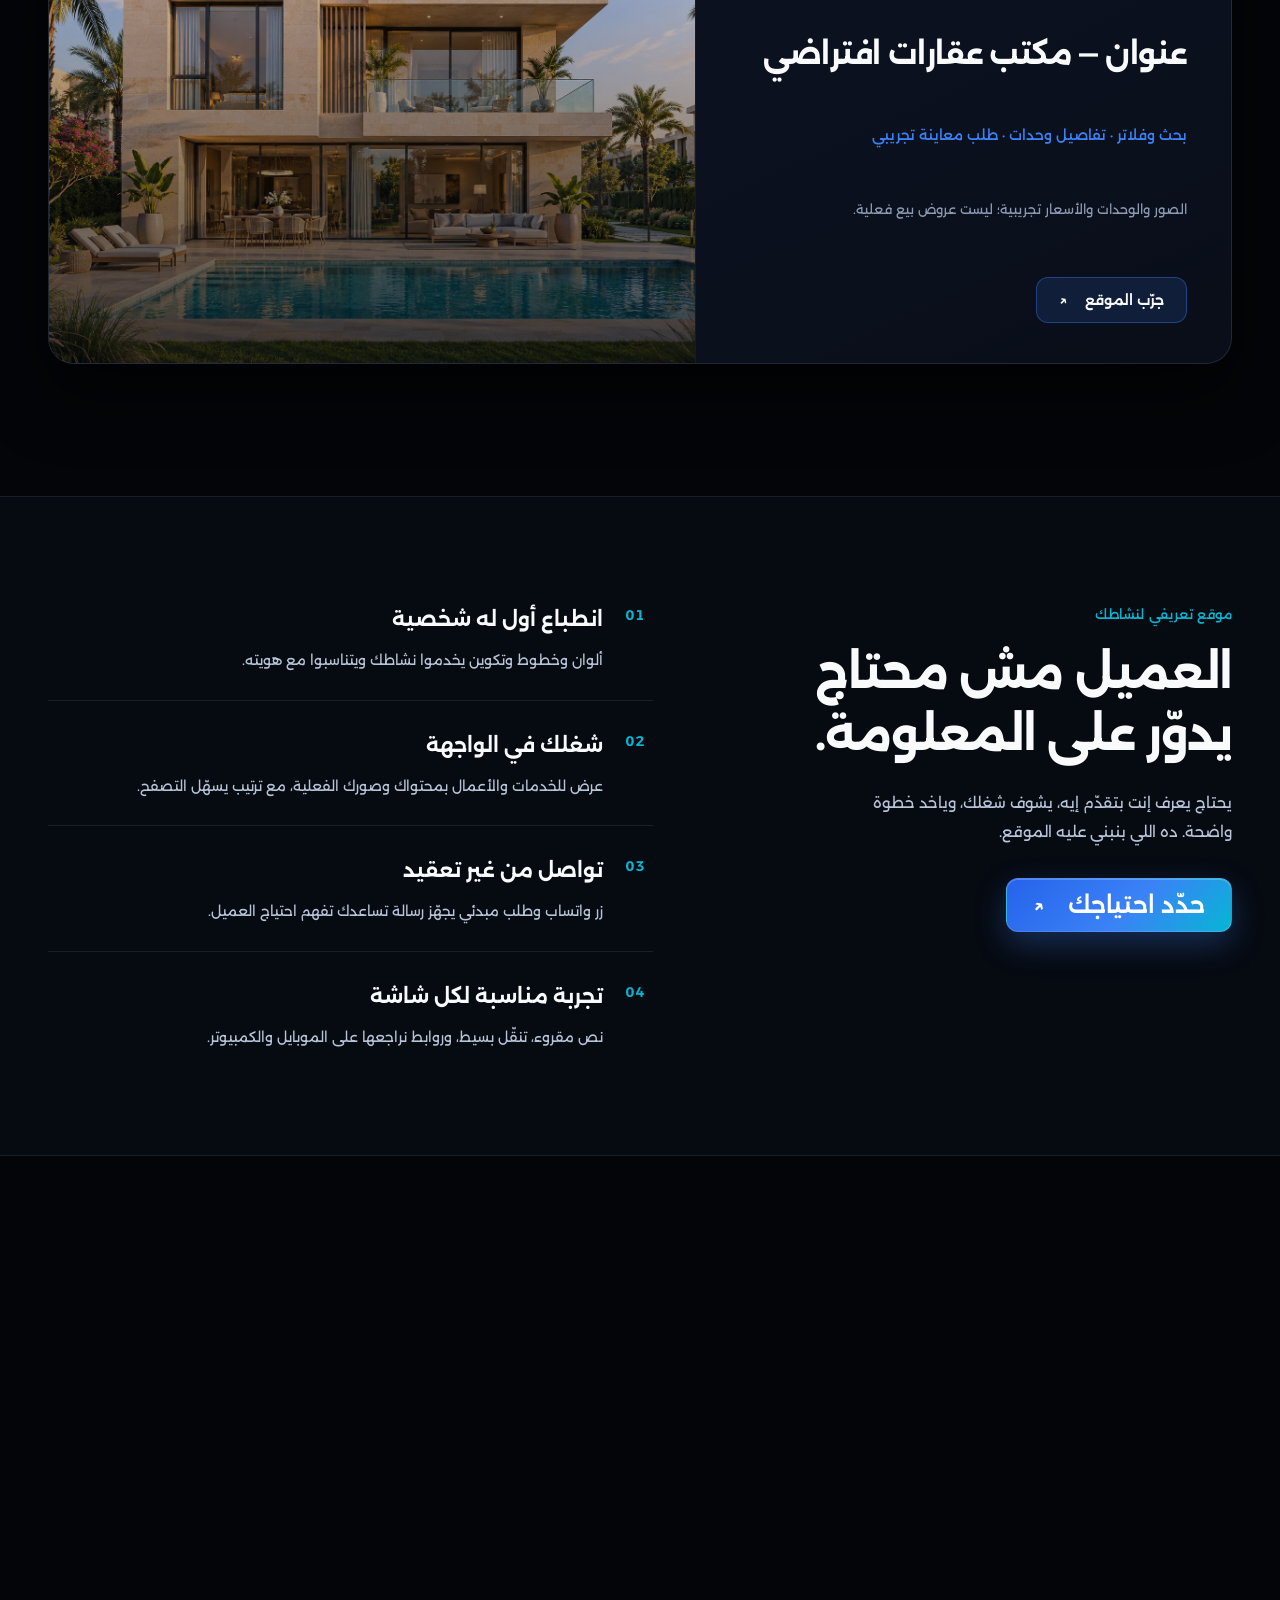
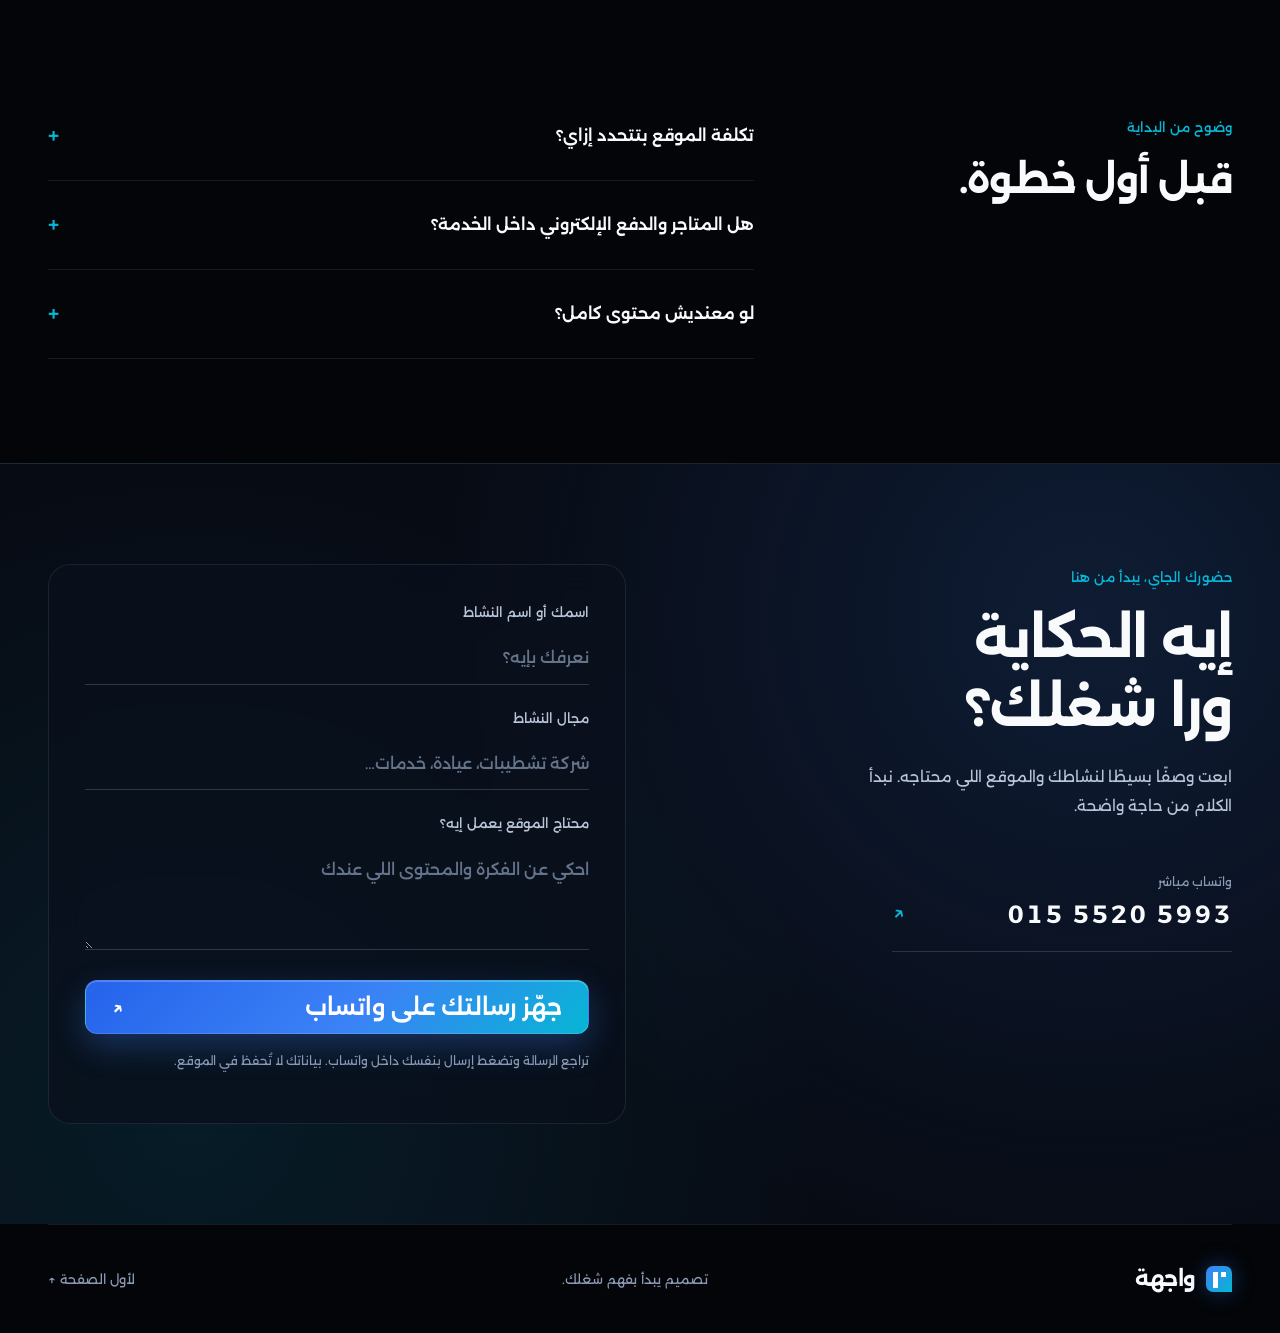
==== commit bd2e8d7e: "Add files via upload" ====
--- a/index.html
+++ b/index.html
@@ -1,13 +1,628 @@
-<!doctype html><html lang="ar" dir="rtl"><head><meta charset="utf-8"><meta name="viewport" content="width=device-width,initial-scale=1"><meta name="theme-color" content="#284bff"><meta name="description" content="تصميم مواقع تعريفية عربية تبرز خدمات نشاطك وتسهّل تواصل العملاء. شاهد تطبيق على قدي ونموذج موقع مساحة."><title>واجهة — شغلك يستحق واجهة تليق به</title><link rel="icon" href="./assets/favicon.svg" type="image/svg+xml"><link rel="preload" href="./assets/alexandria.ttf" as="font" type="font/ttf" crossorigin><link rel="stylesheet" href="./style.css"><link rel="stylesheet" href="./portfolio-updates.css"></head><body class="portfolio">
-<header class="p-header shell"><a class="p-logo" href="./index.html" aria-label="واجهة، الصفحة الرئيسية"><span class="logo-shape" aria-hidden="true"></span>واجهة<span class="logo-caption">تصميم مواقع وتجارب رقمية</span></a><nav aria-label="القائمة الرئيسية"><a href="#work">الشغل</a><a href="#service">الخدمة</a><a href="#process">الخطوات</a></nav><a class="pill-cta" href="#contact">خلينا نتكلم <span aria-hidden="true">↗</span></a><button class="menu-toggle" type="button" aria-expanded="false" aria-controls="mobile-nav" aria-label="افتح القائمة"><span></span><span></span></button></header><nav id="mobile-nav" class="mobile-nav" aria-label="قائمة الموبايل" hidden><a href="#work">الشغل</a><a href="#service">الخدمة</a><a href="#contact">ابدأ مشروعك</a></nav>
-<main><section class="p-hero shell"><div class="p-hero-copy"><div class="availability"><i></i>موقعك يبدأ بفكرة واضحة</div><h1>شغلك يستحق<br>واجهة تليق به.</h1><p class="hero-description">حوّل اللي بتقدّمه لتجربة يشوفها عميلك، يفهم قيمتها، ويعرف يتواصل معاك. تصميم عربي، معمول للموبايل من البداية.</p><div class="hero-actions"><a class="btn blue" href="#contact">نتكلم عن موقعك <span aria-hidden="true">↗</span></a><a class="round-link" href="#work"><span class="round-arrow" aria-hidden="true">↓</span>شوف الشغل بنفسك</a></div><div class="hero-qualities"><span>هوية تناسب نشاطك</span><span>تجربة موبايل</span><span>تواصل مباشر</span></div></div>
-<div class="digital-stage" aria-label="نموذج موقع مساحة ولقطة حقيقية لتطبيق على قدي ببيانات تجريبية"><div class="stage-grid" aria-hidden="true"></div><div class="stage-caption">من شغلك على الأرض، لحضور واضح على الشاشة.</div><a class="mini-browser" href="./demo.html" aria-label="افتح نموذج موقع مساحة"><div class="window-top"><span>masaha / interior concept</span><i></i><i></i><i></i></div><div class="mini-site"><img src="./assets/living.jpg" alt="تصور معماري من نموذج موقع مساحة" width="1800" height="860"><div class="mini-site-copy"><span>مساحة</span><strong>الحياة في<br>أجمل تفاصيلها.</strong><small>نموذج موقع تشطيبات</small></div></div><div class="mini-site-bottom"><span>تصميم داخلي</span><span>تشطيبات</span><span>مساحات معاصرة</span></div></a><a class="phone-preview qadi-real" href="https://ala-qadi-app.vercel.app/" target="_blank" rel="noopener noreferrer" aria-label="افتح على قدي؛ الواجهة المعروضة لقطة حقيقية ببيانات تجريبية"><img src="./assets/ala-qadi-screen.jpg" alt="لقطة من واجهة على قدي الحقيقية ببيانات تجريبية" width="390" height="844"></a><span class="floating-tag"><span aria-hidden="true">✳</span>موبايل وكمبيوتر، بنفس الاهتمام.</span></div></section>
-<div class="capability-strip"><div class="shell"><span>مواقع تعريفية</span><i aria-hidden="true">✳</i><span>تطبيقات ويب</span><i aria-hidden="true">✳</i><span>تجربة عربية</span><i aria-hidden="true">✳</i><span>من الموبايل للكمبيوتر</span></div></div>
-<section class="p-work shell section" id="work"><div class="section-top"><div><p class="eyebrow">شغل يتشاف ويتجرّب</p><h2>نماذج تقدر تجرّبها.</h2></div><p class="section-description">تطبيق فعلي، ونماذج منفّذة في التشطيبات والأسنان والمطاعم والعقارات. افتح كل موقع وجرّب تجربته بنفسك.</p></div><div class="project-grid"><article class="project architecture-project"><a href="./demo.html" class="project-image architecture-image"><img src="./assets/living.jpg" alt="تصوّر معماري مولّد لغرفة معيشة من موقع مساحة" width="1800" height="860" loading="lazy"><span class="project-badge">نموذج تصوّري</span><span class="project-image-title">مساحة<strong>تفاصيل تتحسّ.</strong></span><span class="project-arrow" aria-hidden="true">↗</span></a><div class="project-meta"><div><h3>مساحة للتشطيبات والديكور</h3><p>موقع تعريفي • معرض تصوّرات • طلب مشروع</p></div><a href="./demo.html" aria-label="افتح موقع مساحة">↗</a></div><p class="project-note">شركة افتراضية وصور مولّدة للتصوّر؛ ليست مشروعات منفّذة أو أعمال عملاء.</p></article>
-<article class="project finance-project"><a href="https://ala-qadi-app.vercel.app/" target="_blank" rel="noopener noreferrer" class="project-image finance-image qadi-project"><span class="project-badge">واجهة التطبيق الحقيقية</span><div class="qadi-card-copy"><span>تطبيق ويب فعلي</span><strong>على قدي</strong><p>فلوسك،<br>في صورة أوضح.</p><small>لقطة فعلية ببيانات تجريبية</small></div><div class="qadi-card-screen"><img src="./assets/ala-qadi-screen.jpg" alt="واجهة تطبيق على قدي الحقيقية، مع رصيد في محفظة تجريبية" width="390" height="844" loading="lazy"></div><span class="project-arrow" aria-hidden="true">↗</span></a><div class="project-meta"><div><h3>على قدي لإدارة المالية الشخصية</h3><p>تطبيق ويب • إدارة مالية • يعمل بدون إنترنت</p></div><a href="https://ala-qadi-app.vercel.app/" target="_blank" rel="noopener noreferrer" aria-label="افتح تطبيق على قدي">↗</a></div><p class="project-note">تطبيق أنشأته وأستخدمه لتنظيم الدخل والمصاريف والديون والأقساط والجمعيات والمدخرات.</p></article><article class="project sector-project"><a class="project-image sector-image" href="https://nqaa-mk2373982.pages.dev/" target="_blank" rel="noopener noreferrer"><img src="./assets/dental.jpg" alt="صورة مولّدة من نموذج نقاء — عيادة أسنان افتراضية" width="1536" height="1024" loading="lazy"><span class="project-badge">نموذج منفّذ قابل للتجربة</span><span class="project-arrow" aria-hidden="true">↗</span></a><div class="project-meta"><div><h3>نقاء — عيادة أسنان افتراضية</h3><p>خدمات عيادة • اختيار خدمة • طلب موعد تجريبي</p></div><a href="https://nqaa-mk2373982.pages.dev/" target="_blank" rel="noopener noreferrer" aria-label="افتح نقاء — عيادة أسنان افتراضية">↗</a></div><p class="project-note">هوية افتراضية وصورة مولّدة؛ لا يوجد طبيب أو حجز فعلي.</p></article><article class="project sector-project"><a class="project-image sector-image" href="https://riwaq-mk2373982.pages.dev/" target="_blank" rel="noopener noreferrer"><img src="./assets/restaurant.jpg" alt="صورة مولّدة من نموذج رِواق — مطعم افتراضي" width="1536" height="1024" loading="lazy"><span class="project-badge">نموذج منفّذ قابل للتجربة</span><span class="project-arrow" aria-hidden="true">↗</span></a><div class="project-meta"><div><h3>رِواق — مطعم افتراضي</h3><p>قائمة تفاعلية • بحث وتصنيف • ملخص طلب</p></div><a href="https://riwaq-mk2373982.pages.dev/" target="_blank" rel="noopener noreferrer" aria-label="افتح رِواق — مطعم افتراضي">↗</a></div><p class="project-note">الأطباق والأسعار توضيحية؛ لا يتم إرسال طلب أو دفع أموال.</p></article><article class="project sector-project"><a class="project-image sector-image" href="https://onwan-mk2373982.pages.dev/" target="_blank" rel="noopener noreferrer"><img src="./assets/estate.jpg" alt="صورة مولّدة من نموذج عنوان — مكتب عقارات افتراضي" width="1536" height="1024" loading="lazy"><span class="project-badge">نموذج منفّذ قابل للتجربة</span><span class="project-arrow" aria-hidden="true">↗</span></a><div class="project-meta"><div><h3>عنوان — مكتب عقارات افتراضي</h3><p>بحث وفلاتر • تفاصيل وحدات • طلب معاينة تجريبي</p></div><a href="https://onwan-mk2373982.pages.dev/" target="_blank" rel="noopener noreferrer" aria-label="افتح عنوان — مكتب عقارات افتراضي">↗</a></div><p class="project-note">الصور والوحدات والأسعار تجريبية؛ ليست عروض بيع فعلية.</p></article></div></section>
-<section class="p-service" id="service"><div class="shell service-layout"><div class="service-intro"><p class="eyebrow">موقع تعريفي لنشاطك</p><h2>العميل مش محتاج<br>يدوّر على المعلومة.</h2><p>يحتاج يعرف إنت بتقدّم إيه، يشوف شغلك، وياخد خطوة واضحة. ده اللي بنبني عليه الموقع.</p><a class="btn dark" href="#contact">حدّد احتياجك <span aria-hidden="true">↗</span></a></div><div class="deliverables"><article><span class="deliverable-icon" aria-hidden="true">◈</span><div><h3>انطباع أول له شخصية</h3><p>ألوان وخطوط وتكوين يخدموا نشاطك ويتناسبوا مع هويته.</p></div></article><article><span class="deliverable-icon" aria-hidden="true">▧</span><div><h3>شغلك في الواجهة</h3><p>عرض للخدمات والأعمال بمحتواك وصورك الفعلية، مع ترتيب يسهّل التصفح.</p></div></article><article><span class="deliverable-icon" aria-hidden="true">⌁</span><div><h3>تواصل من غير تعقيد</h3><p>زر واتساب وطلب مبدئي يجهّز رسالة تساعدك تفهم احتياج العميل.</p></div></article><article><span class="deliverable-icon" aria-hidden="true">↔</span><div><h3>تجربة مناسبة لكل شاشة</h3><p>نص مقروء، تنقّل بسيط، وروابط نراجعها على الموبايل والكمبيوتر.</p></div></article></div></div></section>
-<section class="shell section process-section" id="process"><div class="section-top"><div><p class="eyebrow">خطوات قليلة، واتفاق واضح</p><h2>إزاي نبدأ؟</h2></div><p class="section-description">السعر والمدة والتعديلات يتحددوا بعد فهم المطلوب، قبل بداية التنفيذ.</p></div><ol class="process-steps"><li><span>01</span><h3>نرتّب الفكرة</h3><p>نفهم نشاطك وجمهورك والمحتوى اللي عندك، ونحدّد الهدف من الموقع.</p></li><li><span>02</span><h3>نتفق على التفاصيل</h3><p>عرض مكتوب بالصفحات والمخرجات والسعر والمدة وجولات التعديل.</p></li><li><span>03</span><h3>تشوف وتراجع</h3><p>معاينة تجرّبها، وتعديلات حسب الاتفاق، ومراجعة قبل التسليم.</p></li></ol></section>
-<section class="shell p-faq"><h2>قبل أول خطوة.</h2><div><details><summary>تكلفة الموقع بتتحدد إزاي؟<span aria-hidden="true">+</span></summary><p>حسب عدد الصفحات والمحتوى والوظائف المطلوبة. الدومين والاستضافة والتعديلات والدعم بنوضحهم في العرض، ومفيش حجز أو دفع من الصفحة دي.</p></details><details><summary>هل المتاجر والدفع الإلكتروني داخل الخدمة؟<span aria-hidden="true">+</span></summary><p>العرض الأساسي هنا لموقع تعريفي. المتاجر والحجوزات والدفع الإلكتروني محتاجين نطاق وتقدير منفصل.</p></details><details><summary>لو معنديش محتوى كامل؟<span aria-hidden="true">+</span></summary><p>نبدأ بتحديد الصفحات والمعلومات الأساسية، ونتفق على المطلوب تجهيزه. صور الأعمال لازم تكون حقيقية ومسموح باستخدامها.</p></details></div></section>
-<section class="p-contact" id="contact"><div class="shell contact-layout"><div><p class="eyebrow">حضورك الجاي، يبدأ من هنا</p><h2>إيه الحكاية<br>ورا شغلك؟</h2><p>ابعت وصفًا بسيطًا لنشاطك والموقع اللي محتاجه. نبدأ الكلام من حاجة واضحة.</p><a class="contact-number" href="https://wa.me/201555205993" target="_blank" rel="noopener noreferrer"><span>واتساب مباشر</span><bdi>015 5520 5993</bdi><span aria-hidden="true">↗</span></a></div><form class="request-form" data-kind="website"><label>اسمك أو اسم النشاط<input name="name" required maxlength="100" placeholder="نعرفك بإيه؟" autocomplete="organization"></label><label>مجال النشاط<input name="field" required maxlength="160" placeholder="شركة تشطيبات، عيادة، خدمات…"></label><label>محتاج الموقع يعمل إيه؟<textarea name="details" required maxlength="2000" rows="3" placeholder="احكي عن الفكرة والمحتوى اللي عندك"></textarea></label><button type="submit" class="btn blue">جهّز رسالتك على واتساب <span aria-hidden="true">↗</span></button><p class="form-note">تراجع الرسالة وتضغط إرسال بنفسك داخل واتساب. بياناتك لا تُحفظ في الموقع.</p><p class="form-result" role="status" aria-live="polite"></p></form></div></section></main>
-<footer class="p-footer shell"><a class="p-logo" href="./index.html"><span class="logo-shape" aria-hidden="true"></span>واجهة</a><span>تصميم يبدأ بفهم شغلك.</span><a href="#top" data-top>لأول الصفحة ↑</a></footer><script src="./script.js" defer></script></body></html>
-
+<!doctype html>
+<!-- هيكل الصفحة الرئيسية لموقع واجهة. ملفات CSS تضبط المظهر وملفات JavaScript تضيف التفاعل. -->
+<html lang="ar" dir="rtl" id="top">
+  <head>
+    <meta charset="utf-8" />
+    <meta name="viewport" content="width=device-width,initial-scale=1" />
+    <meta name="theme-color" content="#030508" />
+    <meta
+      name="description"
+      content="تصميم مواقع تعريفية عربية تبرز خدمات نشاطك وتسهّل تواصل العملاء. شاهد تطبيق على قدي ونماذج مساحة ونقاء ورِواق وعنوان."
+    />
+    <meta property="og:title" content="واجهة — شغلك يستحق واجهة تليق به" />
+    <meta
+      property="og:description"
+      content="تصميم مواقع تعريفية عربية وتجارب رقمية تبرز خدمات نشاطك وتسهّل تواصل العملاء."
+    />
+    <title>واجهة — شغلك يستحق واجهة تليق به</title>
+    <link rel="icon" href="./assets/favicon.svg" type="image/svg+xml" />
+    <link rel="preload" href="./assets/alexandria.ttf" as="font" type="font/ttf" crossorigin />
+    <link rel="stylesheet" href="./style.css" />
+    <link rel="stylesheet" href="./portfolio-updates.css" />
+  </head>
+  <body class="portfolio is-loading">
+    <!-- الستارة الافتتاحية السينمائية -->
+    <div
+      id="curtain-preloader"
+      class="curtain-preloader"
+      role="status"
+      aria-live="polite"
+      aria-label="جاري تحميل موقع واجهة"
+    >
+      <div class="curtain-inner">
+        <div class="curtain-brand">
+          <span class="logo-shape" aria-hidden="true"></span>
+          <span class="curtain-wordmark">واجهة</span>
+        </div>
+        <div class="curtain-meter">
+          <span id="curtain-count" class="curtain-count" dir="ltr">00</span>
+          <span class="curtain-percent" aria-hidden="true">%</span>
+        </div>
+        <div class="curtain-track" aria-hidden="true">
+          <div id="curtain-bar" class="curtain-bar"></div>
+        </div>
+      </div>
+    </div>
+
+    <!-- الخلفية التفاعلية الحية وطبقة الملمس السينمائي -->
+    <canvas id="fluid-canvas" class="fluid-canvas" aria-hidden="true"></canvas>
+    <div class="grain-overlay" aria-hidden="true"></div>
+
+    <!-- المؤشر المخصص للديسكتوب فقط -->
+    <div id="custom-cursor" class="custom-cursor" aria-hidden="true">
+      <div class="cursor-ring">
+        <span class="cursor-label">جرّب الموقع ↗</span>
+      </div>
+      <div class="cursor-dot"></div>
+    </div>
+
+    <!-- شريط التنقل الرئيسي -->
+    <header class="p-header">
+      <div class="shell p-header-inner">
+        <a class="p-logo" href="./index.html" aria-label="واجهة، الصفحة الرئيسية">
+          <span class="logo-shape" aria-hidden="true"></span>
+          <span>واجهة</span>
+        </a>
+        <nav aria-label="القائمة الرئيسية">
+          <a href="#work">الشغل</a>
+          <a href="#service">الخدمة</a>
+          <a href="#process">الخطوات</a>
+        </nav>
+        <div class="header-actions">
+          <a class="pill-cta magnetic-btn" data-magnetic href="#contact">
+            <span>خلينا نتكلم</span>
+            <span class="cta-arrow" aria-hidden="true">↗</span>
+          </a>
+          <button
+            class="menu-toggle"
+            type="button"
+            aria-expanded="false"
+            aria-controls="mobile-nav"
+            aria-label="افتح القائمة"
+          >
+            <span></span><span></span>
+          </button>
+        </div>
+      </div>
+    </header>
+
+    <nav id="mobile-nav" class="mobile-nav" aria-label="قائمة الموبايل" hidden>
+      <a href="#work">الشغل</a>
+      <a href="#service">الخدمة</a>
+      <a href="#process">الخطوات</a>
+      <a href="#contact">ابدأ مشروعك</a>
+    </nav>
+
+    <!-- المحتوى الرئيسي للصفحة -->
+    <main>
+      <section class="p-hero shell">
+        <div class="p-hero-copy">
+          <div class="availability hero-stagger" style="--stagger: 1">
+            <span class="kicker-rule" aria-hidden="true"></span>
+            <span>موقعك يبدأ بفكرة واضحة</span>
+          </div>
+          <h1 class="hero-headline">
+            <span class="reveal-line"><span class="reveal-line-inner">شغلك يستحق</span></span>
+            <span class="reveal-line"
+              ><span class="reveal-line-inner"
+                >واجهة <span class="headline-accent">تليق به.</span></span
+              ></span
+            >
+          </h1>
+          <p class="hero-description hero-stagger" style="--stagger: 2">
+            حوّل اللي بتقدّمه لتجربة يشوفها عميلك، يفهم قيمتها، ويعرف يتواصل معاك. تصميم عربي، معمول
+            للموبايل من البداية.
+          </p>
+          <div class="hero-actions hero-stagger" style="--stagger: 3">
+            <a class="btn blue magnetic-btn" data-magnetic href="#contact">
+              <span>نتكلم عن موقعك</span>
+              <span class="btn-arrow" aria-hidden="true">↗</span>
+            </a>
+            <a class="round-link" href="#work">
+              <span class="round-arrow" aria-hidden="true">↓</span>
+              <span>شوف الشغل بنفسك</span>
+            </a>
+          </div>
+          <div class="hero-qualities hero-stagger" style="--stagger: 4">
+            <span>هوية تناسب نشاطك</span>
+            <span class="meta-sep" aria-hidden="true">·</span>
+            <span>تجربة موبايل</span>
+            <span class="meta-sep" aria-hidden="true">·</span>
+            <span>تواصل مباشر</span>
+          </div>
+        </div>
+
+        <!-- بطاقة العرض التفاعلية ثلاثية الأبعاد 3D Perspective Tilt -->
+        <div class="tilt-stage-wrap hero-stagger" style="--stagger: 2">
+          <div class="stage-caption">من شغلك على الأرض، لحضور واضح على الشاشة.</div>
+          <div
+            class="digital-stage tilt-card"
+            data-tilt
+            aria-label="معاينة تفاعلية ثلاثية الأبعاد لنموذج موقع مساحة وتطبيق على قدي"
+          >
+            <div class="stage-grid" aria-hidden="true"></div>
+            <div class="tilt-glare" aria-hidden="true"></div>
+
+            <a
+              class="mini-browser"
+              href="./demos/masaha/"
+              data-cursor="project"
+              aria-label="افتح نموذج موقع مساحة"
+            >
+              <div class="window-top">
+                <span>masaha / interior concept</span>
+                <i></i><i></i><i></i>
+              </div>
+              <div class="mini-site">
+                <img
+                  src="./assets/living.jpg"
+                  alt="تصور معماري من نموذج موقع مساحة"
+                  width="1800"
+                  height="860"
+                />
+                <div class="mini-site-copy">
+                  <span>مساحة</span>
+                  <strong>الحياة في<br />أجمل تفاصيلها.</strong>
+                  <small>نموذج موقع تشطيبات</small>
+                </div>
+              </div>
+              <div class="mini-site-bottom">
+                <span>تصميم داخلي</span>
+                <span>تشطيبات</span>
+                <span>مساحات معاصرة</span>
+              </div>
+            </a>
+
+            <a
+              class="phone-preview qadi-real"
+              href="https://ala-qadi-app.vercel.app/"
+              target="_blank"
+              rel="noopener noreferrer"
+              data-cursor="project"
+              aria-label="افتح على قدي؛ الواجهة المعروضة لقطة حقيقية ببيانات تجريبية"
+            >
+              <img
+                src="./assets/ala-qadi-screen.jpg"
+                alt="لقطة من واجهة على قدي الحقيقية ببيانات تجريبية"
+                width="390"
+                height="844"
+              />
+            </a>
+
+            <span class="floating-tag">
+              <span aria-hidden="true">✳</span>
+              <span>موبايل وكمبيوتر، بنفس الاهتمام.</span>
+            </span>
+          </div>
+        </div>
+      </section>
+
+      <div class="capability-strip">
+        <div class="shell">
+          <span>مواقع تعريفية</span>
+          <i aria-hidden="true">·</i>
+          <span>تطبيقات ويب</span>
+          <i aria-hidden="true">·</i>
+          <span>تجربة عربية</span>
+          <i aria-hidden="true">·</i>
+          <span>من الموبايل للكمبيوتر</span>
+        </div>
+      </div>
+
+      <!-- قسم الأعمال بنظام البطاقات المتكدسة Sticky Stacking Deck -->
+      <section class="p-work shell section" id="work">
+        <div class="section-top reveal-on-scroll">
+          <div>
+            <p class="eyebrow">شغل يتشاف ويتجرّب</p>
+            <h2>نماذج تقدر تجرّبها.</h2>
+          </div>
+          <p class="section-description">
+            تطبيق فعلي، ونماذج منفّذة في التشطيبات والأسنان والمطاعم والعقارات. افتح كل موقع وجرّب
+            تجربته بنفسك.
+          </p>
+        </div>
+
+        <div class="project-stack" data-stack-deck>
+          <!-- 01: مساحة -->
+          <article class="stack-card" style="--card-index: 0" data-stack-card>
+            <div class="stack-card-inner" data-cursor="project">
+              <div class="stack-card-scrim" aria-hidden="true"></div>
+              <div class="stack-card-copy">
+                <div class="stack-kicker">
+                  <span class="stack-index" dir="ltr">01</span>
+                  <span class="meta-sep" aria-hidden="true">/</span>
+                  <span>نموذج تصوّري</span>
+                </div>
+                <h3>مساحة للتشطيبات والديكور</h3>
+                <p class="stack-tags">موقع تعريفي · معرض تصوّرات · طلب مشروع</p>
+                <p class="project-note">
+                  شركة افتراضية وصور مولّدة للتصوّر؛ ليست مشروعات منفّذة أو أعمال عملاء.
+                </p>
+                <a
+                  href="./demos/masaha/"
+                  class="stack-action magnetic-btn"
+                  data-magnetic
+                  aria-label="افتح موقع مساحة"
+                >
+                  <span>جرّب الموقع</span>
+                  <span aria-hidden="true">↗</span>
+                </a>
+              </div>
+              <a
+                href="./demos/masaha/"
+                class="stack-card-media architecture-image"
+                aria-label="معاينة نموذج موقع مساحة"
+              >
+                <img
+                  src="./assets/living.jpg"
+                  alt="تصوّر معماري مولّد لغرفة معيشة من موقع مساحة"
+                  width="1800"
+                  height="860"
+                  loading="lazy"
+                />
+                <span class="project-image-title">مساحة<strong>تفاصيل تتحسّ.</strong></span>
+              </a>
+            </div>
+          </article>
+
+          <!-- 02: على قدي -->
+          <article class="stack-card" style="--card-index: 1" data-stack-card>
+            <div class="stack-card-inner" data-cursor="project">
+              <div class="stack-card-scrim" aria-hidden="true"></div>
+              <div class="stack-card-copy">
+                <div class="stack-kicker">
+                  <span class="stack-index" dir="ltr">02</span>
+                  <span class="meta-sep" aria-hidden="true">/</span>
+                  <span>واجهة التطبيق الحقيقية</span>
+                </div>
+                <h3>على قدي لإدارة المالية الشخصية</h3>
+                <p class="stack-tags">تطبيق ويب · إدارة مالية · يعمل بدون إنترنت</p>
+                <p class="project-note">
+                  تطبيق أنشأته وأستخدمه لتنظيم الدخل والمصاريف والديون والأقساط والجمعيات والمدخرات.
+                </p>
+                <a
+                  href="https://ala-qadi-app.vercel.app/"
+                  target="_blank"
+                  rel="noopener noreferrer"
+                  class="stack-action magnetic-btn"
+                  data-magnetic
+                  aria-label="افتح تطبيق على قدي"
+                >
+                  <span>افتح التطبيق</span>
+                  <span aria-hidden="true">↗</span>
+                </a>
+              </div>
+              <a
+                href="https://ala-qadi-app.vercel.app/"
+                target="_blank"
+                rel="noopener noreferrer"
+                class="stack-card-media qadi-showcase-media"
+                aria-label="معاينة تطبيق على قدي"
+              >
+                <div class="qadi-card-copy">
+                  <span>تطبيق ويب فعلي</span>
+                  <strong>على قدي</strong>
+                  <p>فلوسك،<br />في صورة أوضح.</p>
+                  <small>لقطة فعلية ببيانات تجريبية</small>
+                </div>
+                <div class="qadi-card-screen">
+                  <img
+                    src="./assets/ala-qadi-screen.jpg"
+                    alt="واجهة تطبيق على قدي الحقيقية، مع رصيد في محفظة تجريبية"
+                    width="390"
+                    height="844"
+                    loading="lazy"
+                  />
+                </div>
+              </a>
+            </div>
+          </article>
+
+          <!-- 03: نقاء -->
+          <article class="stack-card" style="--card-index: 2" data-stack-card>
+            <div class="stack-card-inner" data-cursor="project">
+              <div class="stack-card-scrim" aria-hidden="true"></div>
+              <div class="stack-card-copy">
+                <div class="stack-kicker">
+                  <span class="stack-index" dir="ltr">03</span>
+                  <span class="meta-sep" aria-hidden="true">/</span>
+                  <span>نموذج منفّذ قابل للتجربة</span>
+                </div>
+                <h3>نقاء — عيادة أسنان افتراضية</h3>
+                <p class="stack-tags">خدمات عيادة · اختيار خدمة · طلب موعد تجريبي</p>
+                <p class="project-note">هوية افتراضية وصورة مولّدة؛ لا يوجد طبيب أو حجز فعلي.</p>
+                <a
+                  href="./demos/nqaa/"
+                  rel="noopener noreferrer"
+                  class="stack-action magnetic-btn"
+                  data-magnetic
+                  aria-label="افتح نقاء — عيادة أسنان افتراضية"
+                >
+                  <span>جرّب الموقع</span>
+                  <span aria-hidden="true">↗</span>
+                </a>
+              </div>
+              <a
+                href="./demos/nqaa/"
+                rel="noopener noreferrer"
+                class="stack-card-media sector-image"
+                aria-label="معاينة نموذج نقاء"
+              >
+                <img
+                  src="./assets/dental.jpg"
+                  alt="صورة مولّدة من نموذج نقاء — عيادة أسنان افتراضية"
+                  width="1536"
+                  height="1024"
+                  loading="lazy"
+                />
+              </a>
+            </div>
+          </article>
+
+          <!-- 04: رِواق -->
+          <article class="stack-card" style="--card-index: 3" data-stack-card>
+            <div class="stack-card-inner" data-cursor="project">
+              <div class="stack-card-scrim" aria-hidden="true"></div>
+              <div class="stack-card-copy">
+                <div class="stack-kicker">
+                  <span class="stack-index" dir="ltr">04</span>
+                  <span class="meta-sep" aria-hidden="true">/</span>
+                  <span>نموذج منفّذ قابل للتجربة</span>
+                </div>
+                <h3>رِواق — مطعم افتراضي</h3>
+                <p class="stack-tags">قائمة تفاعلية · بحث وتصنيف · ملخص طلب</p>
+                <p class="project-note">الأطباق والأسعار توضيحية؛ لا يتم إرسال طلب أو دفع أموال.</p>
+                <a
+                  href="./demos/riwaq/"
+                  rel="noopener noreferrer"
+                  class="stack-action magnetic-btn"
+                  data-magnetic
+                  aria-label="افتح رِواق — مطعم افتراضي"
+                >
+                  <span>جرّب الموقع</span>
+                  <span aria-hidden="true">↗</span>
+                </a>
+              </div>
+              <a
+                href="./demos/riwaq/"
+                rel="noopener noreferrer"
+                class="stack-card-media sector-image"
+                aria-label="معاينة نموذج رِواق"
+              >
+                <img
+                  src="./assets/restaurant.jpg"
+                  alt="صورة مولّدة من نموذج رِواق — مطعم افتراضي"
+                  width="1536"
+                  height="1024"
+                  loading="lazy"
+                />
+              </a>
+            </div>
+          </article>
+
+          <!-- 05: عنوان -->
+          <article class="stack-card" style="--card-index: 4" data-stack-card>
+            <div class="stack-card-inner" data-cursor="project">
+              <div class="stack-card-scrim" aria-hidden="true"></div>
+              <div class="stack-card-copy">
+                <div class="stack-kicker">
+                  <span class="stack-index" dir="ltr">05</span>
+                  <span class="meta-sep" aria-hidden="true">/</span>
+                  <span>نموذج منفّذ قابل للتجربة</span>
+                </div>
+                <h3>عنوان — مكتب عقارات افتراضي</h3>
+                <p class="stack-tags">بحث وفلاتر · تفاصيل وحدات · طلب معاينة تجريبي</p>
+                <p class="project-note">الصور والوحدات والأسعار تجريبية؛ ليست عروض بيع فعلية.</p>
+                <a
+                  href="./demos/onwan/"
+                  rel="noopener noreferrer"
+                  class="stack-action magnetic-btn"
+                  data-magnetic
+                  aria-label="افتح عنوان — مكتب عقارات افتراضي"
+                >
+                  <span>جرّب الموقع</span>
+                  <span aria-hidden="true">↗</span>
+                </a>
+              </div>
+              <a
+                href="./demos/onwan/"
+                rel="noopener noreferrer"
+                class="stack-card-media sector-image"
+                aria-label="معاينة نموذج عنوان"
+              >
+                <img
+                  src="./assets/estate.jpg"
+                  alt="صورة مولّدة من نموذج عنوان — مكتب عقارات افتراضي"
+                  width="1536"
+                  height="1024"
+                  loading="lazy"
+                />
+              </a>
+            </div>
+          </article>
+        </div>
+      </section>
+
+      <!-- قسم الخدمة -->
+      <section class="p-service" id="service">
+        <div class="shell service-layout">
+          <div class="service-intro reveal-on-scroll">
+            <p class="eyebrow">موقع تعريفي لنشاطك</p>
+            <h2>العميل مش محتاج<br />يدوّر على المعلومة.</h2>
+            <p>
+              يحتاج يعرف إنت بتقدّم إيه، يشوف شغلك، وياخد خطوة واضحة. ده اللي بنبني عليه الموقع.
+            </p>
+            <a class="btn blue magnetic-btn" data-magnetic href="#contact">
+              <span>حدّد احتياجك</span>
+              <span class="btn-arrow" aria-hidden="true">↗</span>
+            </a>
+          </div>
+          <div class="deliverables reveal-on-scroll">
+            <article>
+              <span class="deliverable-index" dir="ltr">01</span>
+              <div>
+                <h3>انطباع أول له شخصية</h3>
+                <p>ألوان وخطوط وتكوين يخدموا نشاطك ويتناسبوا مع هويته.</p>
+              </div>
+            </article>
+            <article>
+              <span class="deliverable-index" dir="ltr">02</span>
+              <div>
+                <h3>شغلك في الواجهة</h3>
+                <p>عرض للخدمات والأعمال بمحتواك وصورك الفعلية، مع ترتيب يسهّل التصفح.</p>
+              </div>
+            </article>
+            <article>
+              <span class="deliverable-index" dir="ltr">03</span>
+              <div>
+                <h3>تواصل من غير تعقيد</h3>
+                <p>زر واتساب وطلب مبدئي يجهّز رسالة تساعدك تفهم احتياج العميل.</p>
+              </div>
+            </article>
+            <article>
+              <span class="deliverable-index" dir="ltr">04</span>
+              <div>
+                <h3>تجربة مناسبة لكل شاشة</h3>
+                <p>نص مقروء، تنقّل بسيط، وروابط نراجعها على الموبايل والكمبيوتر.</p>
+              </div>
+            </article>
+          </div>
+        </div>
+      </section>
+
+      <!-- قسم الخطوات -->
+      <section class="shell section process-section" id="process">
+        <div class="section-top reveal-on-scroll">
+          <div>
+            <p class="eyebrow">خطوات قليلة، واتفاق واضح</p>
+            <h2>إزاي نبدأ؟</h2>
+          </div>
+          <p class="section-description">
+            السعر والمدة والتعديلات يتحددوا بعد فهم المطلوب، قبل بداية التنفيذ.
+          </p>
+        </div>
+        <ol class="process-steps reveal-on-scroll">
+          <li>
+            <span dir="ltr">01</span>
+            <h3>نرتّب الفكرة</h3>
+            <p>نفهم نشاطك وجمهورك والمحتوى اللي عندك، ونحدّد الهدف من الموقع.</p>
+          </li>
+          <li>
+            <span dir="ltr">02</span>
+            <h3>نتفق على التفاصيل</h3>
+            <p>عرض مكتوب بالصفحات والمخرجات والسعر والمدة وجولات التعديل.</p>
+          </li>
+          <li>
+            <span dir="ltr">03</span>
+            <h3>تشوف وتراجع</h3>
+            <p>معاينة تجرّبها، وتعديلات حسب الاتفاق، ومراجعة قبل التسليم.</p>
+          </li>
+        </ol>
+      </section>
+
+      <!-- قسم الأسئلة المتكررة -->
+      <section class="shell p-faq reveal-on-scroll">
+        <div>
+          <p class="eyebrow">وضوح من البداية</p>
+          <h2>قبل أول خطوة.</h2>
+        </div>
+        <div class="faq-list">
+          <details>
+            <summary>تكلفة الموقع بتتحدد إزاي؟<span aria-hidden="true">+</span></summary>
+            <p>
+              حسب عدد الصفحات والمحتوى والوظائف المطلوبة. الدومين والاستضافة والتعديلات والدعم
+              بنوضحهم في العرض، ومفيش حجز أو دفع من الصفحة دي.
+            </p>
+          </details>
+          <details>
+            <summary>
+              هل المتاجر والدفع الإلكتروني داخل الخدمة؟<span aria-hidden="true">+</span>
+            </summary>
+            <p>
+              العرض الأساسي هنا لموقع تعريفي. المتاجر والحجوزات والدفع الإلكتروني محتاجين نطاق
+              وتقدير منفصل.
+            </p>
+          </details>
+          <details>
+            <summary>لو معنديش محتوى كامل؟<span aria-hidden="true">+</span></summary>
+            <p>
+              نبدأ بتحديد الصفحات والمعلومات الأساسية، ونتفق على المطلوب تجهيزه. صور الأعمال لازم
+              تكون حقيقية ومسموح باستخدامها.
+            </p>
+          </details>
+        </div>
+      </section>
+
+      <!-- قسم التواصل ونموذج واتساب -->
+      <section class="p-contact" id="contact">
+        <div class="shell contact-layout reveal-on-scroll">
+          <div class="contact-copy">
+            <p class="eyebrow">حضورك الجاي، يبدأ من هنا</p>
+            <h2>إيه الحكاية<br />ورا شغلك؟</h2>
+            <p>ابعت وصفًا بسيطًا لنشاطك والموقع اللي محتاجه. نبدأ الكلام من حاجة واضحة.</p>
+            <a
+              class="contact-number"
+              href="https://wa.me/201555205993"
+              target="_blank"
+              rel="noopener noreferrer"
+            >
+              <span>واتساب مباشر</span>
+              <bdi>015 5520 5993</bdi>
+              <span aria-hidden="true">↗</span>
+            </a>
+          </div>
+          <form class="request-form" data-kind="website">
+            <label>
+              اسمك أو اسم النشاط
+              <input
+                name="name"
+                required
+                maxlength="100"
+                placeholder="نعرفك بإيه؟"
+                autocomplete="organization"
+              />
+            </label>
+            <label>
+              مجال النشاط
+              <input
+                name="field"
+                required
+                maxlength="160"
+                placeholder="شركة تشطيبات، عيادة، خدمات…"
+              />
+            </label>
+            <label>
+              محتاج الموقع يعمل إيه؟
+              <textarea
+                name="details"
+                required
+                maxlength="2000"
+                rows="3"
+                placeholder="احكي عن الفكرة والمحتوى اللي عندك"
+              ></textarea>
+            </label>
+            <button type="submit" class="btn blue magnetic-btn" data-magnetic>
+              <span>جهّز رسالتك على واتساب</span>
+              <span class="btn-arrow" aria-hidden="true">↗</span>
+            </button>
+            <p class="form-note">
+              تراجع الرسالة وتضغط إرسال بنفسك داخل واتساب. بياناتك لا تُحفظ في الموقع.
+            </p>
+            <p class="form-result" role="status" aria-live="polite"></p>
+          </form>
+        </div>
+      </section>
+    </main>
+
+    <footer class="p-footer shell">
+      <a class="p-logo" href="./index.html">
+        <span class="logo-shape" aria-hidden="true"></span>
+        <span>واجهة</span>
+      </a>
+      <span>تصميم يبدأ بفهم شغلك.</span>
+      <a href="#top" data-top>لأول الصفحة ↑</a>
+    </footer>
+
+    <script src="./script.js" defer></script>
+  </body>
+</html>
--- a/style.css
+++ b/style.css
@@ -1,4 +1,2447 @@
-@font-face{font-family:Alexandria;src:url('./assets/alexandria.ttf') format('truetype');font-style:normal;font-weight:100 900;font-display:swap}:root{--ink:#171d32;--muted:#626a80;--blue:#284bff;--line:#e0e3eb;--paper:#f7f8fb;font-family:Alexandria,Tahoma,sans-serif;color:var(--ink);background:white;font-size:15px}*{box-sizing:border-box}html{scroll-behavior:smooth;scroll-padding-top:24px}body{margin:0}button,input,select,textarea{font:inherit}button,a,input,select,textarea{-webkit-tap-highlight-color:transparent}button{cursor:pointer}a{color:inherit;text-decoration:none}img{max-width:100%;height:auto;display:block}button:focus-visible,a:focus-visible,summary:focus-visible,input:focus-visible,select:focus-visible,textarea:focus-visible{outline:3px solid #6680ff;outline-offset:5px}[hidden]{display:none!important}.shell{width:min(1260px,calc(100% - 96px));margin-inline:auto}h1,h2,h3,p{margin:0}p{line-height:2}h1{font-size:clamp(43px,4.7vw,68px);line-height:1.5;letter-spacing:-2.5px;font-weight:750}h2{font-size:clamp(29px,3vw,43px);line-height:1.6;letter-spacing:-1.5px;font-weight:650}h3{font-weight:600;font-size:19px;line-height:1.8}.section{padding-block:90px}.p-header{height:106px;display:flex;justify-content:space-between;align-items:center;gap:30px;border-bottom:1px solid var(--line)}.p-logo{font-size:28px;font-weight:750;display:flex;align-items:center;gap:10px;letter-spacing:-1px;white-space:nowrap}.logo-shape{position:relative;display:inline-block;width:27px;height:27px;background:var(--blue);border-radius:7px 7px 0 7px}.logo-shape:before,.logo-shape:after{content:'';position:absolute;background:white}.logo-shape:before{width:5px;height:16px;top:6px;left:7px}.logo-shape:after{width:5px;height:5px;top:6px;right:6px}.logo-caption{font-size:9px;font-weight:400;color:var(--muted);border-right:1px solid var(--line);padding-right:15px;margin-right:5px;letter-spacing:0}.p-header nav{display:flex;gap:35px;color:#575e72;font-size:12px}.p-header nav a:hover{color:var(--blue)}.pill-cta{background:#f0f2ff;padding:13px 19px;border-radius:40px;font-size:12px;display:flex;gap:20px;align-items:center;color:var(--blue);font-weight:600}.pill-cta span{font-size:22px}.menu-toggle{display:none;background:transparent;border:1px solid var(--line);width:44px;height:44px;border-radius:8px;padding:11px}.menu-toggle span{display:block;height:2px;background:currentColor;margin:5px 0}.mobile-nav{padding:15px 24px;border-bottom:1px solid var(--line);background:white;display:flex;flex-direction:column;gap:8px;position:relative;z-index:5}.mobile-nav a{padding:12px;font-size:13px}.p-hero{display:grid;grid-template-columns:1fr 1.08fr;gap:45px;align-items:center;padding-block:60px 70px;min-height:650px}.availability{display:flex;align-items:center;gap:9px;font-size:11px;color:#566078;margin-bottom:24px}.availability i{width:7px;height:7px;background:#367c60;border-radius:50%}.p-hero h1{margin-bottom:22px}.hero-description{font-size:14px;color:#687087;max-width:460px;line-height:2.15}.hero-actions{display:flex;gap:24px;align-items:center;margin-top:30px;flex-wrap:wrap}.btn{display:inline-flex;align-items:center;justify-content:space-between;gap:30px;min-height:54px;padding:16px 23px;font-size:12px;font-weight:550;border:1px solid transparent;border-radius:8px;line-height:1.8}.btn span{font-size:23px;line-height:1}.btn.blue{background:var(--blue);color:white;box-shadow:0 8px 20px #284bff1b}.btn.blue:hover{background:#1638e5}.btn.dark{background:var(--ink);color:white}.round-link{display:flex;align-items:center;gap:10px;font-size:11px}.round-arrow{border:1px solid #d8deeb;border-radius:50%;width:34px;height:34px;display:grid;place-items:center;font-size:18px}.hero-qualities{display:flex;flex-wrap:wrap;gap:20px;font-size:9px;color:#7b8294;margin-top:32px}.hero-qualities span:before{content:'✓';color:var(--blue);font-weight:700;margin-left:5px}.digital-stage{min-height:490px;position:relative;isolation:isolate;direction:ltr;display:flex;align-items:center}.stage-grid{position:absolute;inset:20px -15px 25px;background-color:#eef0ff;background-image:linear-gradient(#dbe0fb70 1px,transparent 1px),linear-gradient(90deg,#dbe0fb70 1px,transparent 1px);background-size:34px 34px;border-radius:36px 100px 36px 36px;z-index:-1;transform:rotate(-3deg)}.stage-caption{position:absolute;top:0;left:18px;font-size:9px;color:#7d86a8;direction:rtl}.mini-browser{position:relative;background:white;border:5px solid #fff;border-radius:10px;width:94%;box-shadow:0 20px 35px #1b25552b;transform:rotate(-5deg);margin-left:0;margin-top:-35px;overflow:hidden}.window-top{display:flex;align-items:center;gap:4px;padding:10px;background:#f5f6fa}.window-top span{font-family:Arial,sans-serif;font-size:8px;color:#979db1;flex:1;text-align:center}.window-top i{width:4px;height:4px;background:#c8cdde;border-radius:50%}.mini-site{position:relative;height:260px;overflow:hidden}.mini-site>img{height:100%;width:100%;object-fit:cover}.mini-site:after{content:'';position:absolute;inset:0;background:linear-gradient(90deg,transparent,#0009)}.mini-site-copy{position:absolute;inset:0 22px auto auto;direction:rtl;z-index:1;color:white;padding-top:20px}.mini-site-copy>span{font-size:14px;display:block;margin-bottom:26px}.mini-site-copy strong{font-size:28px;line-height:1.6;font-weight:500;display:block}.mini-site-copy small{display:block;font-size:7px;margin-top:18px;opacity:.8}.mini-site-bottom{display:flex;justify-content:space-around;padding:15px 10px;font-size:7px;color:#637065;direction:rtl;background:#f2f0e9}.phone-preview{position:absolute;bottom:-10px;right:-5px;width:175px;height:323px;background:#fbfcfa;border:6px solid #20282b;border-radius:27px;box-shadow:0 15px 30px #17232e40;transform:rotate(9deg);direction:rtl;padding:17px 12px 10px;overflow:hidden}.phone-notch{position:absolute;top:0;width:63px;height:11px;background:#20282b;border-radius:0 0 12px 12px;left:calc(50% - 31px)}.phone-head{display:flex;align-items:center;justify-content:space-between;font-size:11px;font-weight:650;color:#245b49;margin-bottom:15px}.phone-head b{border-radius:6px;background:#245b49;color:white;width:21px;height:21px;display:grid;place-items:center;font-size:13px}.phone-greeting{font-size:6px;color:#839589}.balance-box{background:#e4efe7;padding:13px 10px;border-radius:8px;margin:8px 0 10px;color:#285943}.balance-box>span{font-size:6px;display:block;margin-bottom:5px}.balance-box strong{font-size:20px;line-height:1.5}.balance-chart{height:26px;display:flex;align-items:end;gap:6px;direction:ltr;margin-top:4px}.balance-chart i{flex:1;height:45%;background:#8cb39d;border-radius:2px 2px 0 0}.balance-chart i:nth-child(2){height:70%}.balance-chart i:nth-child(3){height:50%}.balance-chart i:nth-child(4){height:85%}.balance-chart i:nth-child(5){height:65%}.balance-chart i:nth-child(6){height:100%;background:#285943}.phone-feature{display:flex;gap:6px;align-items:center;margin-top:10px;font-size:7px;color:#375443}.phone-feature small{display:block;color:#8f9c93;font-size:5px;margin-top:4px}.phone-icon{border:1px solid #d9e6dd;border-radius:6px;padding:5px;font-size:12px}.phone-label{display:block;text-align:center;color:#88948d;font-size:4px;margin-top:10px}.floating-tag{position:absolute;bottom:2px;left:5px;display:flex;gap:10px;align-items:center;padding:13px 18px;box-shadow:0 6px 20px #242d6012;background:white;border:1px solid #e0e5f2;border-radius:9px;direction:rtl;font-size:9px;transform:rotate(-3deg)}.floating-tag>span{font-size:22px;color:var(--blue)}.capability-strip{background:#f6f7fb;border-block:1px solid #edf0f6;padding:24px 0}.capability-strip>.shell{display:flex;gap:25px;justify-content:space-between;align-items:center;font-size:13px;font-weight:500;color:#657087}.capability-strip i{font-style:normal;font-size:21px;color:#b8c1d7}.section-top{display:flex;align-items:end;justify-content:space-between;gap:60px;margin-bottom:36px}.eyebrow{font-size:10px;color:#798198;margin-bottom:12px}.section-description{font-size:12px;color:var(--muted);max-width:340px;line-height:2.1}.project-grid{display:grid;grid-template-columns:1.15fr 1fr;gap:30px}.project-image{position:relative;display:block;height:350px;border-radius:14px;overflow:hidden}.architecture-image>img{height:100%;width:100%;object-fit:cover;transition:transform .4s}.architecture-image:after{content:'';position:absolute;inset:0;background:linear-gradient(0deg,#0008,transparent 65%)}.architecture-image:hover>img{transform:scale(1.04)}.project-badge{position:absolute;z-index:1;top:18px;right:18px;background:#ffffffea;color:#454b60;padding:8px 13px;font-size:8px;border-radius:20px}.project-image-title{position:absolute;z-index:1;bottom:25px;right:25px;color:white;font-size:16px}.project-image-title strong{display:block;font-size:30px;font-weight:500;margin-top:8px}.project-arrow{position:absolute;bottom:23px;left:23px;border:1px solid #ffffff70;color:white;width:39px;height:39px;border-radius:50%;display:grid;place-items:center;font-size:24px;z-index:2}.project-meta{display:flex;justify-content:space-between;gap:15px;margin-top:22px}.project-meta h3{font-size:16px}.project-meta p{font-size:9px;color:#7c859a;margin-top:7px}.project-meta>a{font-size:25px}.project-note{font-size:9px;color:#8b92a1;margin-top:12px;line-height:2}.finance-image{background:#dceee2;color:#245b43;display:flex;flex-direction:column;justify-content:center;padding:45px;isolation:isolate}.finance-image .project-arrow{border-color:#245b4350;color:#245b43}.finance-wordmark{z-index:1}.finance-wordmark>span{display:grid;place-items:center;width:45px;height:45px;border-radius:13px;background:#245b43;color:white;font-size:28px;margin-bottom:16px}.finance-wordmark strong{font-size:43px;line-height:1.5;letter-spacing:-2px}.finance-wordmark p{font-size:13px;margin-top:8px}.finance-chips{display:flex;gap:7px;flex-wrap:wrap;margin-top:25px;z-index:1}.finance-chips span{background:#ffffff90;border:1px solid #fff;padding:7px 13px;border-radius:20px;font-size:8px}.finance-rings{position:absolute;left:-65px;bottom:-100px;width:350px;height:350px;border-radius:50%;background:#c2dfcc;z-index:-1;display:grid;place-items:center}.finance-rings i{position:absolute;border:1px solid #91b59d80;width:70%;height:70%;border-radius:50%}.finance-rings i:nth-child(2){width:45%;height:45%}.finance-rings i:nth-child(3){width:90%;height:90%}.p-service{background:#f6f7fa;padding:85px 0}.service-layout{display:grid;grid-template-columns:1fr 1.1fr;gap:100px}.service-intro>p:not(.eyebrow){font-size:12px;color:var(--muted);max-width:370px;margin:22px 0}.deliverables article{display:flex;gap:22px;border-bottom:1px solid #dfe3ec;padding:23px 0}.deliverables article:first-child{padding-top:0}.deliverables article:last-child{border:0;padding-bottom:0}.deliverables h3{font-size:17px;margin-bottom:9px}.deliverables p{font-size:11px;color:var(--muted);line-height:2}.deliverable-icon{width:45px;height:45px;border-radius:12px;background:white;border:1px solid #e1e6f3;flex-shrink:0;display:grid;place-items:center;color:var(--blue);font-size:24px}.process-steps{list-style:none;display:grid;grid-template-columns:repeat(3,1fr);gap:45px;margin:0;padding:15px 0 0}.process-steps li{border-top:1px solid #dce2ee;padding-top:20px}.process-steps li>span{color:#93a3cc;display:block;font-size:13px;margin-bottom:23px}.process-steps h3{font-size:18px;margin-bottom:13px}.process-steps p{font-size:11px;color:var(--muted)}.p-faq{display:grid;grid-template-columns:1fr 1.5fr;gap:70px;padding-block:0 85px}.p-faq h2{font-size:30px}.p-faq details{border-bottom:1px solid var(--line);padding:22px 0}.p-faq details:first-child{padding-top:0}.p-faq summary{list-style:none;display:flex;justify-content:space-between;gap:20px;cursor:pointer;font-size:13px;line-height:1.8}.p-faq summary::-webkit-details-marker{display:none}.p-faq summary span{color:var(--blue);font-size:19px}.p-faq details[open] summary span{transform:rotate(45deg)}.p-faq details p{color:var(--muted);font-size:11px;line-height:2.1;margin-top:15px}.p-contact{background:#141b32;color:white;padding-block:80px}.contact-layout{display:grid;grid-template-columns:1fr 1fr;gap:110px}.contact-layout .eyebrow{color:#9ca9d0}.contact-layout h2{font-size:49px}.contact-layout>div>p:not(.eyebrow){font-size:12px;color:#a6b0cc;max-width:340px;margin-top:20px}.contact-number{display:grid;grid-template-columns:1fr auto;max-width:330px;gap:10px;padding:20px 0;border-bottom:1px solid #ffffff25;margin-top:25px}.contact-number>span:first-child{font-size:10px;color:#97a5cc;grid-column:1/-1}.contact-number bdi{font-size:24px;letter-spacing:1px;direction:ltr;text-align:right}.contact-number>span:last-child{font-size:25px;color:#91a2e1}.request-form label{display:block;font-size:11px;line-height:1.8;margin-bottom:19px}.request-form input,.request-form textarea,.request-form select{font:inherit;display:block;width:100%;min-width:0;margin-top:8px;padding:12px 0;border:0;border-bottom:1px solid #ffffff45;background:transparent;color:inherit;border-radius:0;min-height:44px;line-height:1.9;font-size:12px}.request-form input::placeholder,.request-form textarea::placeholder{color:#8090b1}.request-form textarea{resize:vertical}.request-form>.btn{width:100%;margin-top:7px}.form-note{font-size:8px;color:#8c9ab8;line-height:2;margin-top:17px}.form-result{white-space:pre-wrap;overflow-wrap:anywhere;font-size:11px;line-height:2;margin-top:15px}.p-footer{display:flex;justify-content:space-between;align-items:center;gap:30px;padding-block:30px}.p-footer .p-logo{font-size:23px}.p-footer>span,.p-footer>a:last-child{font-size:9px;color:#81899b}.interior{background:#f5f3ed;color:#252a24;--line:#d7d6cc}.concept-note{background:#242a24;color:#bac0b5;display:flex;align-items:center;justify-content:center;gap:25px;padding:11px 25px;font-size:8px;line-height:1.9}.concept-note>a{color:#f1ede2;border-bottom:1px solid #7c8477;white-space:nowrap}.m-header{height:108px;display:flex;justify-content:space-between;align-items:center;gap:30px}.m-logo{font-size:37px;font-weight:600;letter-spacing:-2px;line-height:1.2}.m-logo>span{font-size:8px;font-weight:350;letter-spacing:0;display:block;margin-top:9px}.m-header nav{display:flex;gap:38px;font-size:11px;color:#62665a}.m-contact-link{font-size:10px;border-bottom:1px solid #686f5e;padding-bottom:7px;display:flex;align-items:center;gap:25px}.m-contact-link span{font-size:22px}.m-hero{height:min(740px,calc(100svh - 140px));min-height:530px;position:relative;color:white;isolation:isolate;overflow:hidden}.m-hero-image{position:absolute;width:100%;height:100%;object-fit:cover;object-position:50% 50%;z-index:-2}.m-hero-shade{position:absolute;inset:0;z-index:-1;background:linear-gradient(90deg,#14150f05 20%,#171b11a1),linear-gradient(0deg,#12170eb3,transparent 35%)}.m-hero-content{padding-top:100px}.m-hero-content>p{font-size:10px;color:#dddacf;margin-bottom:24px}.m-hero-content h1{font-size:clamp(50px,5.5vw,80px);font-weight:450;line-height:1.55;letter-spacing:-3px}.m-hero-cta{display:inline-flex;align-items:center;justify-content:space-between;gap:50px;margin-top:32px;border-bottom:1px solid #ffffff85;padding-bottom:13px;font-size:11px}.m-hero-cta span{font-size:27px}.m-hero-bottom{position:absolute;bottom:28px;left:0;right:0;display:flex;gap:25px;align-items:center;font-size:8px;color:#deddd1}.m-hero-bottom>span:first-child{flex:1}.m-hero-bottom>a{display:grid;place-items:center;border:1px solid #ffffff60;border-radius:50%;width:40px;height:40px;font-size:22px;color:white}.m-section{padding-block:100px}.m-eyebrow{font-size:9px;color:#8a8e7e;margin-bottom:25px}.m-vision{display:grid;grid-template-columns:1fr 1.15fr;gap:130px}.m-vision h2{font-size:52px;font-weight:400;line-height:1.55;letter-spacing:-2px}.m-vision h2 span{color:#8b937f}.vision-copy{padding-top:7px;position:relative}.material-mark{display:grid;place-items:center;width:56px;height:56px;border:1px solid #a6ac99;font-size:35px;color:#747d66;border-radius:50%;margin-bottom:24px}.vision-lead{font-size:19px!important;color:#333c2c!important;line-height:2.1!important}.vision-copy>p{font-size:11px;line-height:2.1;color:#7f8575;margin-bottom:23px}.m-text-link{display:inline-flex;gap:25px;border-bottom:1px solid #9ca28e;padding-bottom:9px;font-size:11px;line-height:1.9}.m-projects{background:#eae9e0}.m-section-heading{display:flex;justify-content:space-between;gap:50px;align-items:end;margin-bottom:45px}.m-section-heading h2{font-size:43px;font-weight:450;line-height:1.6}.m-section-heading>p{font-size:11px;color:#8a8e7e;max-width:330px;line-height:2.1}.m-section-heading .m-eyebrow{margin-bottom:15px}.project-filters{display:flex;align-items:center;gap:22px}.project-filters button{border:0;background:transparent;padding:10px 0;border-bottom:1px solid transparent;font-size:10px;color:#8a8e7e;min-height:44px}.project-filters button.active{color:#313b2b;border-bottom-color:#313b2b}.m-gallery{display:grid;grid-template-columns:1.2fr 1fr;gap:40px;align-items:start}.m-gallery>article:nth-child(2){margin-top:95px}.gallery-image{display:block;width:100%;position:relative;border:0;background:#deded0;padding:0;text-align:inherit;overflow:hidden}.gallery-image>img{width:100%;height:390px;object-fit:cover;transition:transform .5s}.gallery-image:hover>img{transform:scale(1.035)}.m-gallery>article:nth-child(2) .gallery-image>img{height:350px}.gallery-expand{position:absolute;bottom:18px;left:18px;width:40px;height:40px;display:grid;place-items:center;border-radius:50%;background:#f7f3e8eb;font-size:25px}.gallery-image-tag{position:absolute;top:15px;right:15px;padding:6px 11px;background:#252a24a6;color:white;font-size:7px;border-radius:2px}.gallery-description{display:flex;justify-content:space-between;gap:25px;margin-top:22px;align-items:start}.gallery-description h3{font-size:21px;font-weight:450}.gallery-description p{font-size:8px;color:#8d9184;margin-top:7px}.gallery-description>span{font-size:12px;color:#9da28e;margin-top:5px}.gallery-count{font-size:8px;color:#8c9281;margin-top:30px}.m-service-list details{border-top:1px solid #cfd2c4;padding:28px 0}.m-service-list details:last-child{border-bottom:1px solid #cfd2c4}.m-service-list summary{display:flex;align-items:center;gap:40px;list-style:none;cursor:pointer}.m-service-list summary::-webkit-details-marker{display:none}.service-index{font-size:11px;color:#9aa28a;min-width:40px}.m-service-list h3{font-size:30px;font-weight:400;flex:1}.service-plus{font-size:27px;color:#818b72}.m-service-list details[open] .service-plus{transform:rotate(45deg)}.m-service-content{padding:22px 80px 0 60px;display:grid;grid-template-columns:1fr 1fr;gap:80px}.m-service-content p{font-size:12px;color:#888f7e;line-height:2.1;max-width:460px}.m-service-content>div{display:flex;align-items:start;gap:9px;flex-wrap:wrap}.m-service-content>div span{border:1px solid #d2d8c8;border-radius:40px;font-size:8px;padding:9px 13px;color:#78816b;white-space:nowrap}.m-material{height:480px;position:relative;isolation:isolate;display:grid;place-items:center;text-align:center;color:white}.m-material:after{content:'';position:absolute;inset:0;background:#0e160e7a;z-index:-1}.m-material>img{position:absolute;inset:0;width:100%;height:100%;object-fit:cover;object-position:50% 55%;z-index:-2}.m-material>div>p{font-size:10px;color:#dedfd1;margin-bottom:22px}.m-material h2{font-size:48px;font-weight:400;line-height:1.6;letter-spacing:-2px}.m-material>div>span{display:block;margin-top:23px;font-size:8px;color:#d3d6c9}.m-request{display:grid;grid-template-columns:1fr 1.05fr;gap:150px}.m-request h2{font-size:52px;font-weight:400;line-height:1.6;letter-spacing:-2px}.m-request>div>p:not(.m-eyebrow){font-size:12px;color:#898f7c;line-height:2.1;max-width:350px;margin:23px 0}.m-form{color:#333e2b}.m-form input,.m-form select,.m-form textarea{border-color:#c4cbb9;padding:11px 0;color:#333e2b;background:transparent}.m-form input::placeholder,.m-form textarea::placeholder{color:#a0a694}.m-form .form-note{color:#8c947f}.form-columns{display:grid;grid-template-columns:1fr 1fr;gap:25px}.btn.olive{background:#4c5941;color:#fff;border-radius:0}.btn.olive:hover{background:#35432a}.m-form .copy-brief{border:1px solid #9fa88f;padding:12px 20px;font-size:11px;color:#4c5941;background:transparent;margin-top:15px}.m-footer{background:#232a21;color:#eceee5;padding:45px 0}.m-footer>.shell{display:flex;justify-content:space-between;align-items:center;gap:40px}.m-footer .m-logo{font-size:34px}.m-footer .m-logo>span{color:#909b86}.m-footer>.shell>div{text-align:left;display:flex;flex-direction:column;gap:17px;font-size:8px;color:#909d85}.m-footer>.shell>div>a{color:#dce3d4;font-size:10px}.image-dialog{background:#242a24;color:white;border:1px solid #55604a;width:min(1100px,96vw);max-height:94dvh;padding:20px}.image-dialog::backdrop{background:#0b1109df}.image-dialog>img{max-height:75dvh;object-fit:contain;width:100%;margin-top:36px}.image-dialog>p{font-size:14px;margin-top:15px}.image-dialog>small{font-size:9px;color:#9da991;display:block;margin-top:7px}.close-lightbox{position:absolute;left:12px;top:8px;background:none;border:0;color:white;font-size:30px;width:40px;height:40px}.interior .mobile-nav{background:#f5f3ed;border-color:#d4d9cb;color:#333e2b}.interior .menu-toggle{color:#333e2b;border-color:#c9d1bc;border-radius:0}@media(min-width:1500px){.digital-stage{min-height:510px}.mini-site{height:290px}}@media(max-width:1100px){.shell{width:calc(100% - 64px)}.logo-caption{display:none}.p-hero{gap:25px}.p-header nav{gap:26px}.p-hero h1{font-size:51px}.digital-stage{min-height:450px}.mini-site{height:240px}.phone-preview{width:155px;height:303px;right:-8px}.floating-tag{font-size:8px;padding:10px 12px;left:-10px}.phone-feature{font-size:6px}.phone-label{font-size:3px}.service-layout,.contact-layout{gap:65px}.m-hero-content{padding-top:80px}.m-vision{gap:80px}.m-request{gap:80px}.m-gallery{gap:25px}.gallery-image>img{height:330px}.m-gallery>article:nth-child(2) .gallery-image>img{height:300px}.m-service-content{gap:35px}}@media(max-width:800px){.p-header{height:90px}.p-header nav{gap:20px}.p-hero{grid-template-columns:1fr;gap:20px;padding-block:40px 50px;min-height:auto}.p-hero-copy{max-width:600px}.p-hero h1{font-size:60px;line-height:1.45}.hero-description{max-width:530px}.digital-stage{width:min(600px,100%);min-height:480px;margin:30px auto 0}.mini-site{height:280px}.phone-preview{height:323px;width:175px;right:10px;bottom:-5px}.floating-tag{left:10px;bottom:15px;font-size:10px}.stage-grid{inset:15px 0 30px}.stage-caption{top:-10px}.mini-browser{width:90%;margin-left:5px}.project-grid{grid-template-columns:1fr 1fr;gap:22px}.project-image{height:290px}.finance-image{padding:28px}.project-meta h3{font-size:14px}.project-meta p{font-size:8px}.service-layout{gap:35px;grid-template-columns:1fr 1fr}.service-intro h2{font-size:32px}.deliverables article{gap:15px}.deliverables h3{font-size:15px}.deliverable-icon{width:36px;height:36px;font-size:20px}.p-faq{gap:30px;grid-template-columns:1fr 1.4fr}.contact-layout{gap:45px}.contact-layout h2{font-size:43px}.capability-strip>.shell{gap:15px;font-size:11px}.m-header nav{gap:25px}.m-logo{font-size:31px}.m-vision{gap:50px}.m-vision h2{font-size:42px}.vision-lead{font-size:16px!important}.m-section{padding-block:75px}.m-section-heading{gap:30px}.m-section-heading h2{font-size:37px}.m-gallery{grid-template-columns:1fr 1fr}.m-gallery>article:nth-child(2){margin-top:65px}.gallery-image>img,.m-gallery>article:nth-child(2) .gallery-image>img{height:290px}.m-request{gap:50px}.m-request h2{font-size:45px}}@media(max-width:600px){.shell{width:calc(100% - 40px)}h1{letter-spacing:-1.7px}h2{font-size:30px;letter-spacing:-1px}.section{padding-block:58px}.p-header{height:82px;gap:12px}.p-header .p-logo{font-size:26px}.p-header nav,.p-header .pill-cta{display:none}.menu-toggle{display:block}.p-hero{padding-block:35px 35px;gap:10px}.availability{font-size:9px;margin-bottom:19px}.p-hero h1{font-size:45px;line-height:1.5;margin-bottom:18px}.hero-description{font-size:12px;line-height:2.2}.hero-actions{gap:18px;margin-top:25px}.btn{padding:15px 18px;font-size:10px;gap:25px;min-height:51px}.round-link{font-size:9px;gap:7px}.round-arrow{width:30px;height:30px;font-size:16px}.hero-qualities{font-size:7px;gap:13px;margin-top:25px}.digital-stage{min-height:355px;width:100%;margin-top:25px}.stage-grid{inset:25px 0 20px;border-radius:25px 65px 25px 25px;background-size:26px 26px}.stage-caption{font-size:6px;top:0;left:9px}.mini-browser{border-width:4px;margin-top:-20px;border-radius:8px;width:95%}.window-top{padding:8px}.window-top span{font-size:6px}.mini-site{height:192px}.mini-site-copy{right:16px;padding-top:13px}.mini-site-copy>span{font-size:10px;margin-bottom:14px}.mini-site-copy strong{font-size:23px}.mini-site-copy small{font-size:5px;margin-top:14px}.mini-site-bottom{font-size:5px;padding:11px 5px}.phone-preview{width:123px;height:239px;border-width:4px;border-radius:20px;padding:15px 8px 8px;right:0;bottom:2px;transform:rotate(9deg)}.phone-notch{width:46px;height:8px;left:calc(50% - 23px)}.phone-head{font-size:8px;margin-bottom:10px}.phone-head b{width:16px;height:16px;font-size:10px;border-radius:5px}.phone-greeting{font-size:4px}.balance-box{padding:9px 7px;margin:6px 0 7px}.balance-box>span{font-size:4px;margin-bottom:3px}.balance-box strong{font-size:16px}.balance-chart{height:18px;gap:4px}.phone-feature{margin-top:7px;gap:5px;font-size:5px}.phone-feature small{font-size:4px;margin-top:2px}.phone-icon{padding:4px;font-size:8px}.phone-label{font-size:3px;margin-top:7px}.floating-tag{font-size:7px;left:0;bottom:3px;gap:7px;padding:9px 11px;max-width:210px}.floating-tag>span{font-size:17px}.capability-strip{padding:18px 0}.capability-strip>.shell{font-size:8px;gap:9px;justify-content:center;flex-wrap:wrap}.capability-strip i{font-size:14px}.capability-strip i:last-of-type{display:none}.capability-strip span:last-child{display:none}.section-top{align-items:start;flex-direction:column;gap:15px;margin-bottom:27px}.eyebrow{font-size:8px;margin-bottom:10px}.section-description{font-size:10px;max-width:350px;line-height:2.1}.project-grid{grid-template-columns:1fr;gap:34px}.project-image{height:300px;border-radius:12px}.project-image-title{right:20px;bottom:23px;font-size:14px}.project-image-title strong{font-size:27px}.project-badge{font-size:7px;right:14px;top:14px;padding:7px 11px}.project-meta{margin-top:18px}.project-meta h3{font-size:14px}.project-meta p{font-size:8px}.project-note{font-size:8px;margin-top:10px}.finance-image{padding:32px}.finance-wordmark strong{font-size:42px}.finance-wordmark p{font-size:12px}.p-service{padding-block:55px}.service-layout{grid-template-columns:1fr;gap:35px}.service-intro h2{font-size:33px}.service-intro>p:not(.eyebrow){font-size:11px;margin:17px 0 23px}.deliverables article{padding-block:20px}.deliverables h3{font-size:15px}.deliverables p{font-size:10px}.deliverable-icon{width:40px;height:40px}.process-steps{grid-template-columns:1fr;gap:25px;padding-top:0}.process-steps li{padding-right:47px;position:relative;padding-top:20px}.process-steps li>span{position:absolute;right:0;top:23px;margin:0;font-size:13px}.process-steps h3{font-size:17px;margin-bottom:10px}.process-steps p{font-size:10px}.p-faq{grid-template-columns:1fr;gap:25px;padding-bottom:55px}.p-faq h2{font-size:30px}.p-faq summary{font-size:11px}.p-faq details p{font-size:10px}.p-contact{padding-block:55px}.contact-layout{grid-template-columns:1fr;gap:35px}.contact-layout h2{font-size:42px}.contact-layout>div>p:not(.eyebrow){font-size:11px;margin-top:17px}.contact-number{margin-top:20px;max-width:none;padding:18px 0}.contact-number bdi{font-size:23px}.contact-number>span:first-child{font-size:9px}.request-form label{font-size:10px;margin-bottom:17px}.request-form input,.request-form textarea,.request-form select{font-size:11px}.form-note{font-size:8px}.form-result{font-size:10px}.p-footer{padding-block:25px;gap:15px;flex-wrap:wrap}.p-footer .p-logo{font-size:23px}.p-footer>span{display:none}.p-footer>a:last-child{font-size:8px}.concept-note{display:block;text-align:center;padding:10px 18px;font-size:7px;line-height:2}.concept-note>a{display:none}.m-header{height:86px;gap:15px}.m-logo{font-size:33px}.m-logo>span{font-size:7px}.m-header nav,.m-contact-link{display:none}.m-hero{height:650px;min-height:0;max-height:calc(100svh - 133px)}.m-hero-image{object-position:47% center}.m-hero-shade{background:linear-gradient(0deg,#10140cbd,transparent 50%),linear-gradient(90deg,#13160b22,#111a0b85)}.m-hero-content{padding-top:82px}.m-hero-content>p{font-size:8px;margin-bottom:24px}.m-hero-content h1{font-size:49px;line-height:1.65;letter-spacing:-2px;font-weight:450}.m-hero-cta{margin-top:30px;gap:45px;font-size:9px}.m-hero-bottom{bottom:22px;font-size:7px;gap:15px}.m-hero-bottom>span:nth-child(2){display:none}.m-hero-bottom>a{width:34px;height:34px;font-size:20px}.m-section{padding-block:60px}.m-vision{grid-template-columns:1fr;gap:30px}.m-eyebrow{font-size:8px;margin-bottom:18px}.m-vision h2{font-size:40px;line-height:1.6;letter-spacing:-1.5px}.m-vision h2 br{display:none}.m-vision h2 span{display:block}.vision-copy{padding-top:0}.material-mark{width:43px;height:43px;font-size:28px;margin-bottom:20px}.vision-lead{font-size:16px!important;line-height:2.15!important}.vision-copy>p{font-size:10px;line-height:2.1;margin-bottom:20px}.m-text-link{font-size:10px}.m-section-heading{flex-direction:column;align-items:start;gap:20px;margin-bottom:28px}.m-section-heading h2{font-size:34px}.m-section-heading>p{font-size:10px}.project-filters{gap:24px;width:100%}.project-filters button{font-size:9px}.m-gallery{grid-template-columns:1fr;gap:32px}.m-gallery>article:nth-child(2){margin-top:0}.gallery-image>img,.m-gallery>article:nth-child(2) .gallery-image>img{height:285px}.gallery-description{margin-top:17px}.gallery-description h3{font-size:20px}.gallery-description p{font-size:8px}.gallery-image-tag{font-size:7px}.gallery-count{font-size:7px;margin-top:25px}.m-service-list details{padding:23px 0}.m-service-list summary{gap:15px}.service-index{font-size:9px;min-width:24px}.m-service-list h3{font-size:22px}.service-plus{font-size:24px}.m-service-content{padding:18px 39px 0 0;grid-template-columns:1fr;gap:18px}.m-service-content p{font-size:10px}.m-service-content>div{gap:6px}.m-service-content>div span{font-size:7px;padding:8px 10px}.m-material{height:390px}.m-material h2{font-size:34px;letter-spacing:-1.5px}.m-material>div>p{font-size:8px;margin-bottom:20px}.m-material>div>span{font-size:7px;padding-inline:20px}.m-request{grid-template-columns:1fr;gap:35px}.m-request h2{font-size:42px;letter-spacing:-1.5px}.m-request>div>p:not(.m-eyebrow){font-size:11px}.form-columns{gap:20px}.m-footer{padding:35px 0}.m-footer>.shell{align-items:start;flex-direction:column;gap:30px}.m-footer>.shell>div{text-align:right;gap:13px;font-size:7px;line-height:2}.m-footer>.shell>div>a{font-size:9px}.m-footer .m-logo{font-size:31px}.image-dialog{padding:12px}.image-dialog>img{max-height:65dvh}.image-dialog>p{font-size:11px}.image-dialog>small{font-size:8px}.interior .mobile-nav a{font-size:11px}}@media(max-width:370px){.shell{width:calc(100% - 32px)}.p-hero h1{font-size:40px}.hero-actions{gap:12px}.hero-qualities{gap:9px}.mini-site{height:170px}.digital-stage{min-height:330px}.phone-preview{width:115px;height:228px}.floating-tag{font-size:6px;padding:8px}.m-hero-content h1{font-size:43px}.m-hero-content{padding-top:70px}}@media(prefers-reduced-motion:reduce){html{scroll-behavior:auto}*{transition:none!important}.mini-browser,.phone-preview,.floating-tag,.stage-grid{transform:none}}
+/* تنسيق المظهر: الألوان والمسافات وأحجام العناصر وتخطيط الصفحة. */
 
-.m-gallery.filtered{grid-template-columns:1fr;max-width:850px}.m-gallery.filtered>article{margin-top:0}.m-gallery.filtered .gallery-image>img{height:440px}@media(max-width:600px){.m-hero-content h1{font-size:43px}.concept-note{font-size:8px}.m-gallery.filtered .gallery-image>img{height:285px}}
+@font-face {
+  font-family: Alexandria;
+  src: url("./assets/alexandria.ttf") format("truetype");
+  font-style: normal;
+  font-weight: 100 900;
+  font-display: swap;
+}
+/* قيم مشتركة للألوان والخطوط يمكن تعديلها من مكان واحد. */
+:root {
+  --ink: #171d32;
+  --muted: #626a80;
+  --blue: #284bff;
+  --line: #e0e3eb;
+  --paper: #f7f8fb;
+  font-family: Alexandria, Tahoma, sans-serif;
+  color: var(--ink);
+  background: white;
+  font-size: 15px;
+}
+* {
+  box-sizing: border-box;
+}
+html {
+  scroll-behavior: smooth;
+  scroll-padding-top: 24px;
+}
+body {
+  margin: 0;
+}
+button,
+input,
+select,
+textarea {
+  font: inherit;
+}
+button,
+a,
+input,
+select,
+textarea {
+  -webkit-tap-highlight-color: transparent;
+}
+button {
+  cursor: pointer;
+}
+a {
+  color: inherit;
+  text-decoration: none;
+}
+img {
+  max-width: 100%;
+  height: auto;
+  display: block;
+}
+button:focus-visible,
+a:focus-visible,
+summary:focus-visible,
+input:focus-visible,
+select:focus-visible,
+textarea:focus-visible {
+  outline: 3px solid #6680ff;
+  outline-offset: 5px;
+}
+[hidden] {
+  display: none !important;
+}
+.shell {
+  width: min(1260px, calc(100% - 96px));
+  margin-inline: auto;
+}
+h1,
+h2,
+h3,
+p {
+  margin: 0;
+}
+p {
+  line-height: 2;
+}
+h1 {
+  font-size: clamp(43px, 4.7vw, 68px);
+  line-height: 1.5;
+  letter-spacing: -2.5px;
+  font-weight: 750;
+}
+h2 {
+  font-size: clamp(29px, 3vw, 43px);
+  line-height: 1.6;
+  letter-spacing: -1.5px;
+  font-weight: 650;
+}
+h3 {
+  font-weight: 600;
+  font-size: 19px;
+  line-height: 1.8;
+}
+.section {
+  padding-block: 90px;
+}
+.p-header {
+  height: 106px;
+  display: flex;
+  justify-content: space-between;
+  align-items: center;
+  gap: 30px;
+  border-bottom: 1px solid var(--line);
+}
+.p-logo {
+  font-size: 28px;
+  font-weight: 750;
+  display: flex;
+  align-items: center;
+  gap: 10px;
+  letter-spacing: -1px;
+  white-space: nowrap;
+}
+.logo-shape {
+  position: relative;
+  display: inline-block;
+  width: 27px;
+  height: 27px;
+  background: var(--blue);
+  border-radius: 7px 7px 0 7px;
+}
+.logo-shape:before,
+.logo-shape:after {
+  content: "";
+  position: absolute;
+  background: white;
+}
+.logo-shape:before {
+  width: 5px;
+  height: 16px;
+  top: 6px;
+  left: 7px;
+}
+.logo-shape:after {
+  width: 5px;
+  height: 5px;
+  top: 6px;
+  right: 6px;
+}
+.logo-caption {
+  font-size: 9px;
+  font-weight: 400;
+  color: var(--muted);
+  border-right: 1px solid var(--line);
+  padding-right: 15px;
+  margin-right: 5px;
+  letter-spacing: 0;
+}
+.p-header nav {
+  display: flex;
+  gap: 35px;
+  color: #575e72;
+  font-size: 12px;
+}
+.p-header nav a:hover {
+  color: var(--blue);
+}
+.pill-cta {
+  background: #f0f2ff;
+  padding: 13px 19px;
+  border-radius: 40px;
+  font-size: 12px;
+  display: flex;
+  gap: 20px;
+  align-items: center;
+  color: var(--blue);
+  font-weight: 600;
+}
+.pill-cta span {
+  font-size: 22px;
+}
+.menu-toggle {
+  display: none;
+  background: transparent;
+  border: 1px solid var(--line);
+  width: 44px;
+  height: 44px;
+  border-radius: 8px;
+  padding: 11px;
+}
+.menu-toggle span {
+  display: block;
+  height: 2px;
+  background: currentColor;
+  margin: 5px 0;
+}
+.mobile-nav {
+  padding: 15px 24px;
+  border-bottom: 1px solid var(--line);
+  background: white;
+  display: flex;
+  flex-direction: column;
+  gap: 8px;
+  position: relative;
+  z-index: 5;
+}
+.mobile-nav a {
+  padding: 12px;
+  font-size: 13px;
+}
+.p-hero {
+  display: grid;
+  grid-template-columns: 1fr 1.08fr;
+  gap: 45px;
+  align-items: center;
+  padding-block: 60px 70px;
+  min-height: 650px;
+}
+.availability {
+  display: flex;
+  align-items: center;
+  gap: 9px;
+  font-size: 11px;
+  color: #566078;
+  margin-bottom: 24px;
+}
+.availability i {
+  width: 7px;
+  height: 7px;
+  background: #367c60;
+  border-radius: 50%;
+}
+.p-hero h1 {
+  margin-bottom: 22px;
+}
+.hero-description {
+  font-size: 14px;
+  color: #687087;
+  max-width: 460px;
+  line-height: 2.15;
+}
+.hero-actions {
+  display: flex;
+  gap: 24px;
+  align-items: center;
+  margin-top: 30px;
+  flex-wrap: wrap;
+}
+.btn {
+  display: inline-flex;
+  align-items: center;
+  justify-content: space-between;
+  gap: 30px;
+  min-height: 54px;
+  padding: 16px 23px;
+  font-size: 12px;
+  font-weight: 550;
+  border: 1px solid transparent;
+  border-radius: 8px;
+  line-height: 1.8;
+}
+.btn span {
+  font-size: 23px;
+  line-height: 1;
+}
+.btn.blue {
+  background: var(--blue);
+  color: white;
+  box-shadow: 0 8px 20px #284bff1b;
+}
+.btn.blue:hover {
+  background: #1638e5;
+}
+.btn.dark {
+  background: var(--ink);
+  color: white;
+}
+.round-link {
+  display: flex;
+  align-items: center;
+  gap: 10px;
+  font-size: 11px;
+}
+.round-arrow {
+  border: 1px solid #d8deeb;
+  border-radius: 50%;
+  width: 34px;
+  height: 34px;
+  display: grid;
+  place-items: center;
+  font-size: 18px;
+}
+.hero-qualities {
+  display: flex;
+  flex-wrap: wrap;
+  gap: 20px;
+  font-size: 9px;
+  color: #7b8294;
+  margin-top: 32px;
+}
+.hero-qualities span:before {
+  content: "✓";
+  color: var(--blue);
+  font-weight: 700;
+  margin-left: 5px;
+}
+.digital-stage {
+  min-height: 490px;
+  position: relative;
+  isolation: isolate;
+  direction: ltr;
+  display: flex;
+  align-items: center;
+}
+.stage-grid {
+  position: absolute;
+  inset: 20px -15px 25px;
+  background-color: #eef0ff;
+  background-image:
+    linear-gradient(#dbe0fb70 1px, transparent 1px),
+    linear-gradient(90deg, #dbe0fb70 1px, transparent 1px);
+  background-size: 34px 34px;
+  border-radius: 36px 100px 36px 36px;
+  z-index: -1;
+  transform: rotate(-3deg);
+}
+.stage-caption {
+  position: absolute;
+  top: 0;
+  left: 18px;
+  font-size: 9px;
+  color: #7d86a8;
+  direction: rtl;
+}
+.mini-browser {
+  position: relative;
+  background: white;
+  border: 5px solid #fff;
+  border-radius: 10px;
+  width: 94%;
+  box-shadow: 0 20px 35px #1b25552b;
+  transform: rotate(-5deg);
+  margin-left: 0;
+  margin-top: -35px;
+  overflow: hidden;
+}
+.window-top {
+  display: flex;
+  align-items: center;
+  gap: 4px;
+  padding: 10px;
+  background: #f5f6fa;
+}
+.window-top span {
+  font-family: Arial, sans-serif;
+  font-size: 8px;
+  color: #979db1;
+  flex: 1;
+  text-align: center;
+}
+.window-top i {
+  width: 4px;
+  height: 4px;
+  background: #c8cdde;
+  border-radius: 50%;
+}
+.mini-site {
+  position: relative;
+  height: 260px;
+  overflow: hidden;
+}
+.mini-site > img {
+  height: 100%;
+  width: 100%;
+  object-fit: cover;
+}
+.mini-site:after {
+  content: "";
+  position: absolute;
+  inset: 0;
+  background: linear-gradient(90deg, transparent, #0009);
+}
+.mini-site-copy {
+  position: absolute;
+  inset: 0 22px auto auto;
+  direction: rtl;
+  z-index: 1;
+  color: white;
+  padding-top: 20px;
+}
+.mini-site-copy > span {
+  font-size: 14px;
+  display: block;
+  margin-bottom: 26px;
+}
+.mini-site-copy strong {
+  font-size: 28px;
+  line-height: 1.6;
+  font-weight: 500;
+  display: block;
+}
+.mini-site-copy small {
+  display: block;
+  font-size: 7px;
+  margin-top: 18px;
+  opacity: 0.8;
+}
+.mini-site-bottom {
+  display: flex;
+  justify-content: space-around;
+  padding: 15px 10px;
+  font-size: 7px;
+  color: #637065;
+  direction: rtl;
+  background: #f2f0e9;
+}
+.phone-preview {
+  position: absolute;
+  bottom: -10px;
+  right: -5px;
+  width: 175px;
+  height: 323px;
+  background: #fbfcfa;
+  border: 6px solid #20282b;
+  border-radius: 27px;
+  box-shadow: 0 15px 30px #17232e40;
+  transform: rotate(9deg);
+  direction: rtl;
+  padding: 17px 12px 10px;
+  overflow: hidden;
+}
+.phone-notch {
+  position: absolute;
+  top: 0;
+  width: 63px;
+  height: 11px;
+  background: #20282b;
+  border-radius: 0 0 12px 12px;
+  left: calc(50% - 31px);
+}
+.phone-head {
+  display: flex;
+  align-items: center;
+  justify-content: space-between;
+  font-size: 11px;
+  font-weight: 650;
+  color: #245b49;
+  margin-bottom: 15px;
+}
+.phone-head b {
+  border-radius: 6px;
+  background: #245b49;
+  color: white;
+  width: 21px;
+  height: 21px;
+  display: grid;
+  place-items: center;
+  font-size: 13px;
+}
+.phone-greeting {
+  font-size: 6px;
+  color: #839589;
+}
+.balance-box {
+  background: #e4efe7;
+  padding: 13px 10px;
+  border-radius: 8px;
+  margin: 8px 0 10px;
+  color: #285943;
+}
+.balance-box > span {
+  font-size: 6px;
+  display: block;
+  margin-bottom: 5px;
+}
+.balance-box strong {
+  font-size: 20px;
+  line-height: 1.5;
+}
+.balance-chart {
+  height: 26px;
+  display: flex;
+  align-items: end;
+  gap: 6px;
+  direction: ltr;
+  margin-top: 4px;
+}
+.balance-chart i {
+  flex: 1;
+  height: 45%;
+  background: #8cb39d;
+  border-radius: 2px 2px 0 0;
+}
+.balance-chart i:nth-child(2) {
+  height: 70%;
+}
+.balance-chart i:nth-child(3) {
+  height: 50%;
+}
+.balance-chart i:nth-child(4) {
+  height: 85%;
+}
+.balance-chart i:nth-child(5) {
+  height: 65%;
+}
+.balance-chart i:nth-child(6) {
+  height: 100%;
+  background: #285943;
+}
+.phone-feature {
+  display: flex;
+  gap: 6px;
+  align-items: center;
+  margin-top: 10px;
+  font-size: 7px;
+  color: #375443;
+}
+.phone-feature small {
+  display: block;
+  color: #8f9c93;
+  font-size: 5px;
+  margin-top: 4px;
+}
+.phone-icon {
+  border: 1px solid #d9e6dd;
+  border-radius: 6px;
+  padding: 5px;
+  font-size: 12px;
+}
+.phone-label {
+  display: block;
+  text-align: center;
+  color: #88948d;
+  font-size: 4px;
+  margin-top: 10px;
+}
+.floating-tag {
+  position: absolute;
+  bottom: 2px;
+  left: 5px;
+  display: flex;
+  gap: 10px;
+  align-items: center;
+  padding: 13px 18px;
+  box-shadow: 0 6px 20px #242d6012;
+  background: white;
+  border: 1px solid #e0e5f2;
+  border-radius: 9px;
+  direction: rtl;
+  font-size: 9px;
+  transform: rotate(-3deg);
+}
+.floating-tag > span {
+  font-size: 22px;
+  color: var(--blue);
+}
+.capability-strip {
+  background: #f6f7fb;
+  border-block: 1px solid #edf0f6;
+  padding: 24px 0;
+}
+.capability-strip > .shell {
+  display: flex;
+  gap: 25px;
+  justify-content: space-between;
+  align-items: center;
+  font-size: 13px;
+  font-weight: 500;
+  color: #657087;
+}
+.capability-strip i {
+  font-style: normal;
+  font-size: 21px;
+  color: #b8c1d7;
+}
+.section-top {
+  display: flex;
+  align-items: end;
+  justify-content: space-between;
+  gap: 60px;
+  margin-bottom: 36px;
+}
+.eyebrow {
+  font-size: 10px;
+  color: #798198;
+  margin-bottom: 12px;
+}
+.section-description {
+  font-size: 12px;
+  color: var(--muted);
+  max-width: 340px;
+  line-height: 2.1;
+}
+.project-grid {
+  display: grid;
+  grid-template-columns: 1.15fr 1fr;
+  gap: 30px;
+}
+.project-image {
+  position: relative;
+  display: block;
+  height: 350px;
+  border-radius: 14px;
+  overflow: hidden;
+}
+.architecture-image > img {
+  height: 100%;
+  width: 100%;
+  object-fit: cover;
+  transition: transform 0.4s;
+}
+.architecture-image:after {
+  content: "";
+  position: absolute;
+  inset: 0;
+  background: linear-gradient(0deg, #0008, transparent 65%);
+}
+.architecture-image:hover > img {
+  transform: scale(1.04);
+}
+.project-badge {
+  position: absolute;
+  z-index: 1;
+  top: 18px;
+  right: 18px;
+  background: #ffffffea;
+  color: #454b60;
+  padding: 8px 13px;
+  font-size: 8px;
+  border-radius: 20px;
+}
+.project-image-title {
+  position: absolute;
+  z-index: 1;
+  bottom: 25px;
+  right: 25px;
+  color: white;
+  font-size: 16px;
+}
+.project-image-title strong {
+  display: block;
+  font-size: 30px;
+  font-weight: 500;
+  margin-top: 8px;
+}
+.project-arrow {
+  position: absolute;
+  bottom: 23px;
+  left: 23px;
+  border: 1px solid #ffffff70;
+  color: white;
+  width: 39px;
+  height: 39px;
+  border-radius: 50%;
+  display: grid;
+  place-items: center;
+  font-size: 24px;
+  z-index: 2;
+}
+.project-meta {
+  display: flex;
+  justify-content: space-between;
+  gap: 15px;
+  margin-top: 22px;
+}
+.project-meta h3 {
+  font-size: 16px;
+}
+.project-meta p {
+  font-size: 9px;
+  color: #7c859a;
+  margin-top: 7px;
+}
+.project-meta > a {
+  font-size: 25px;
+}
+.project-note {
+  font-size: 9px;
+  color: #8b92a1;
+  margin-top: 12px;
+  line-height: 2;
+}
+.finance-image {
+  background: #dceee2;
+  color: #245b43;
+  display: flex;
+  flex-direction: column;
+  justify-content: center;
+  padding: 45px;
+  isolation: isolate;
+}
+.finance-image .project-arrow {
+  border-color: #245b4350;
+  color: #245b43;
+}
+.finance-wordmark {
+  z-index: 1;
+}
+.finance-wordmark > span {
+  display: grid;
+  place-items: center;
+  width: 45px;
+  height: 45px;
+  border-radius: 13px;
+  background: #245b43;
+  color: white;
+  font-size: 28px;
+  margin-bottom: 16px;
+}
+.finance-wordmark strong {
+  font-size: 43px;
+  line-height: 1.5;
+  letter-spacing: -2px;
+}
+.finance-wordmark p {
+  font-size: 13px;
+  margin-top: 8px;
+}
+.finance-chips {
+  display: flex;
+  gap: 7px;
+  flex-wrap: wrap;
+  margin-top: 25px;
+  z-index: 1;
+}
+.finance-chips span {
+  background: #ffffff90;
+  border: 1px solid #fff;
+  padding: 7px 13px;
+  border-radius: 20px;
+  font-size: 8px;
+}
+.finance-rings {
+  position: absolute;
+  left: -65px;
+  bottom: -100px;
+  width: 350px;
+  height: 350px;
+  border-radius: 50%;
+  background: #c2dfcc;
+  z-index: -1;
+  display: grid;
+  place-items: center;
+}
+.finance-rings i {
+  position: absolute;
+  border: 1px solid #91b59d80;
+  width: 70%;
+  height: 70%;
+  border-radius: 50%;
+}
+.finance-rings i:nth-child(2) {
+  width: 45%;
+  height: 45%;
+}
+.finance-rings i:nth-child(3) {
+  width: 90%;
+  height: 90%;
+}
+.p-service {
+  background: #f6f7fa;
+  padding: 85px 0;
+}
+.service-layout {
+  display: grid;
+  grid-template-columns: 1fr 1.1fr;
+  gap: 100px;
+}
+.service-intro > p:not(.eyebrow) {
+  font-size: 12px;
+  color: var(--muted);
+  max-width: 370px;
+  margin: 22px 0;
+}
+.deliverables article {
+  display: flex;
+  gap: 22px;
+  border-bottom: 1px solid #dfe3ec;
+  padding: 23px 0;
+}
+.deliverables article:first-child {
+  padding-top: 0;
+}
+.deliverables article:last-child {
+  border: 0;
+  padding-bottom: 0;
+}
+.deliverables h3 {
+  font-size: 17px;
+  margin-bottom: 9px;
+}
+.deliverables p {
+  font-size: 11px;
+  color: var(--muted);
+  line-height: 2;
+}
+.deliverable-icon {
+  width: 45px;
+  height: 45px;
+  border-radius: 12px;
+  background: white;
+  border: 1px solid #e1e6f3;
+  flex-shrink: 0;
+  display: grid;
+  place-items: center;
+  color: var(--blue);
+  font-size: 24px;
+}
+.process-steps {
+  list-style: none;
+  display: grid;
+  grid-template-columns: repeat(3, 1fr);
+  gap: 45px;
+  margin: 0;
+  padding: 15px 0 0;
+}
+.process-steps li {
+  border-top: 1px solid #dce2ee;
+  padding-top: 20px;
+}
+.process-steps li > span {
+  color: #93a3cc;
+  display: block;
+  font-size: 13px;
+  margin-bottom: 23px;
+}
+.process-steps h3 {
+  font-size: 18px;
+  margin-bottom: 13px;
+}
+.process-steps p {
+  font-size: 11px;
+  color: var(--muted);
+}
+.p-faq {
+  display: grid;
+  grid-template-columns: 1fr 1.5fr;
+  gap: 70px;
+  padding-block: 0 85px;
+}
+.p-faq h2 {
+  font-size: 30px;
+}
+.p-faq details {
+  border-bottom: 1px solid var(--line);
+  padding: 22px 0;
+}
+.p-faq details:first-child {
+  padding-top: 0;
+}
+.p-faq summary {
+  list-style: none;
+  display: flex;
+  justify-content: space-between;
+  gap: 20px;
+  cursor: pointer;
+  font-size: 13px;
+  line-height: 1.8;
+}
+.p-faq summary::-webkit-details-marker {
+  display: none;
+}
+.p-faq summary span {
+  color: var(--blue);
+  font-size: 19px;
+}
+.p-faq details[open] summary span {
+  transform: rotate(45deg);
+}
+.p-faq details p {
+  color: var(--muted);
+  font-size: 11px;
+  line-height: 2.1;
+  margin-top: 15px;
+}
+.p-contact {
+  background: #141b32;
+  color: white;
+  padding-block: 80px;
+}
+.contact-layout {
+  display: grid;
+  grid-template-columns: 1fr 1fr;
+  gap: 110px;
+}
+.contact-layout .eyebrow {
+  color: #9ca9d0;
+}
+.contact-layout h2 {
+  font-size: 49px;
+}
+.contact-layout > div > p:not(.eyebrow) {
+  font-size: 12px;
+  color: #a6b0cc;
+  max-width: 340px;
+  margin-top: 20px;
+}
+.contact-number {
+  display: grid;
+  grid-template-columns: 1fr auto;
+  max-width: 330px;
+  gap: 10px;
+  padding: 20px 0;
+  border-bottom: 1px solid #ffffff25;
+  margin-top: 25px;
+}
+.contact-number > span:first-child {
+  font-size: 10px;
+  color: #97a5cc;
+  grid-column: 1/-1;
+}
+.contact-number bdi {
+  font-size: 24px;
+  letter-spacing: 1px;
+  direction: ltr;
+  text-align: right;
+}
+.contact-number > span:last-child {
+  font-size: 25px;
+  color: #91a2e1;
+}
+.request-form label {
+  display: block;
+  font-size: 11px;
+  line-height: 1.8;
+  margin-bottom: 19px;
+}
+.request-form input,
+.request-form textarea,
+.request-form select {
+  font: inherit;
+  display: block;
+  width: 100%;
+  min-width: 0;
+  margin-top: 8px;
+  padding: 12px 0;
+  border: 0;
+  border-bottom: 1px solid #ffffff45;
+  background: transparent;
+  color: inherit;
+  border-radius: 0;
+  min-height: 44px;
+  line-height: 1.9;
+  font-size: 12px;
+}
+.request-form input::placeholder,
+.request-form textarea::placeholder {
+  color: #8090b1;
+}
+.request-form textarea {
+  resize: vertical;
+}
+.request-form > .btn {
+  width: 100%;
+  margin-top: 7px;
+}
+.form-note {
+  font-size: 8px;
+  color: #8c9ab8;
+  line-height: 2;
+  margin-top: 17px;
+}
+.form-result {
+  white-space: pre-wrap;
+  overflow-wrap: anywhere;
+  font-size: 11px;
+  line-height: 2;
+  margin-top: 15px;
+}
+.p-footer {
+  display: flex;
+  justify-content: space-between;
+  align-items: center;
+  gap: 30px;
+  padding-block: 30px;
+}
+.p-footer .p-logo {
+  font-size: 23px;
+}
+.p-footer > span,
+.p-footer > a:last-child {
+  font-size: 9px;
+  color: #81899b;
+}
+.interior {
+  background: #f5f3ed;
+  color: #252a24;
+  --line: #d7d6cc;
+}
+.concept-note {
+  background: #242a24;
+  color: #bac0b5;
+  display: flex;
+  align-items: center;
+  justify-content: center;
+  gap: 25px;
+  padding: 11px 25px;
+  font-size: 8px;
+  line-height: 1.9;
+}
+.concept-note > a {
+  color: #f1ede2;
+  border-bottom: 1px solid #7c8477;
+  white-space: nowrap;
+}
+.m-header {
+  height: 108px;
+  display: flex;
+  justify-content: space-between;
+  align-items: center;
+  gap: 30px;
+}
+.m-logo {
+  font-size: 37px;
+  font-weight: 600;
+  letter-spacing: -2px;
+  line-height: 1.2;
+}
+.m-logo > span {
+  font-size: 8px;
+  font-weight: 350;
+  letter-spacing: 0;
+  display: block;
+  margin-top: 9px;
+}
+.m-header nav {
+  display: flex;
+  gap: 38px;
+  font-size: 11px;
+  color: #62665a;
+}
+.m-contact-link {
+  font-size: 10px;
+  border-bottom: 1px solid #686f5e;
+  padding-bottom: 7px;
+  display: flex;
+  align-items: center;
+  gap: 25px;
+}
+.m-contact-link span {
+  font-size: 22px;
+}
+.m-hero {
+  height: min(740px, calc(100svh - 140px));
+  min-height: 530px;
+  position: relative;
+  color: white;
+  isolation: isolate;
+  overflow: hidden;
+}
+.m-hero-image {
+  position: absolute;
+  width: 100%;
+  height: 100%;
+  object-fit: cover;
+  object-position: 50% 50%;
+  z-index: -2;
+}
+.m-hero-shade {
+  position: absolute;
+  inset: 0;
+  z-index: -1;
+  background:
+    linear-gradient(90deg, #14150f05 20%, #171b11a1),
+    linear-gradient(0deg, #12170eb3, transparent 35%);
+}
+.m-hero-content {
+  padding-top: 100px;
+}
+.m-hero-content > p {
+  font-size: 10px;
+  color: #dddacf;
+  margin-bottom: 24px;
+}
+.m-hero-content h1 {
+  font-size: clamp(50px, 5.5vw, 80px);
+  font-weight: 450;
+  line-height: 1.55;
+  letter-spacing: -3px;
+}
+.m-hero-cta {
+  display: inline-flex;
+  align-items: center;
+  justify-content: space-between;
+  gap: 50px;
+  margin-top: 32px;
+  border-bottom: 1px solid #ffffff85;
+  padding-bottom: 13px;
+  font-size: 11px;
+}
+.m-hero-cta span {
+  font-size: 27px;
+}
+.m-hero-bottom {
+  position: absolute;
+  bottom: 28px;
+  left: 0;
+  right: 0;
+  display: flex;
+  gap: 25px;
+  align-items: center;
+  font-size: 8px;
+  color: #deddd1;
+}
+.m-hero-bottom > span:first-child {
+  flex: 1;
+}
+.m-hero-bottom > a {
+  display: grid;
+  place-items: center;
+  border: 1px solid #ffffff60;
+  border-radius: 50%;
+  width: 40px;
+  height: 40px;
+  font-size: 22px;
+  color: white;
+}
+.m-section {
+  padding-block: 100px;
+}
+.m-eyebrow {
+  font-size: 9px;
+  color: #8a8e7e;
+  margin-bottom: 25px;
+}
+.m-vision {
+  display: grid;
+  grid-template-columns: 1fr 1.15fr;
+  gap: 130px;
+}
+.m-vision h2 {
+  font-size: 52px;
+  font-weight: 400;
+  line-height: 1.55;
+  letter-spacing: -2px;
+}
+.m-vision h2 span {
+  color: #8b937f;
+}
+.vision-copy {
+  padding-top: 7px;
+  position: relative;
+}
+.material-mark {
+  display: grid;
+  place-items: center;
+  width: 56px;
+  height: 56px;
+  border: 1px solid #a6ac99;
+  font-size: 35px;
+  color: #747d66;
+  border-radius: 50%;
+  margin-bottom: 24px;
+}
+.vision-lead {
+  font-size: 19px !important;
+  color: #333c2c !important;
+  line-height: 2.1 !important;
+}
+.vision-copy > p {
+  font-size: 11px;
+  line-height: 2.1;
+  color: #7f8575;
+  margin-bottom: 23px;
+}
+.m-text-link {
+  display: inline-flex;
+  gap: 25px;
+  border-bottom: 1px solid #9ca28e;
+  padding-bottom: 9px;
+  font-size: 11px;
+  line-height: 1.9;
+}
+.m-projects {
+  background: #eae9e0;
+}
+.m-section-heading {
+  display: flex;
+  justify-content: space-between;
+  gap: 50px;
+  align-items: end;
+  margin-bottom: 45px;
+}
+.m-section-heading h2 {
+  font-size: 43px;
+  font-weight: 450;
+  line-height: 1.6;
+}
+.m-section-heading > p {
+  font-size: 11px;
+  color: #8a8e7e;
+  max-width: 330px;
+  line-height: 2.1;
+}
+.m-section-heading .m-eyebrow {
+  margin-bottom: 15px;
+}
+.project-filters {
+  display: flex;
+  align-items: center;
+  gap: 22px;
+}
+.project-filters button {
+  border: 0;
+  background: transparent;
+  padding: 10px 0;
+  border-bottom: 1px solid transparent;
+  font-size: 10px;
+  color: #8a8e7e;
+  min-height: 44px;
+}
+.project-filters button.active {
+  color: #313b2b;
+  border-bottom-color: #313b2b;
+}
+.m-gallery {
+  display: grid;
+  grid-template-columns: 1.2fr 1fr;
+  gap: 40px;
+  align-items: start;
+}
+.m-gallery > article:nth-child(2) {
+  margin-top: 95px;
+}
+.gallery-image {
+  display: block;
+  width: 100%;
+  position: relative;
+  border: 0;
+  background: #deded0;
+  padding: 0;
+  text-align: inherit;
+  overflow: hidden;
+}
+.gallery-image > img {
+  width: 100%;
+  height: 390px;
+  object-fit: cover;
+  transition: transform 0.5s;
+}
+.gallery-image:hover > img {
+  transform: scale(1.035);
+}
+.m-gallery > article:nth-child(2) .gallery-image > img {
+  height: 350px;
+}
+.gallery-expand {
+  position: absolute;
+  bottom: 18px;
+  left: 18px;
+  width: 40px;
+  height: 40px;
+  display: grid;
+  place-items: center;
+  border-radius: 50%;
+  background: #f7f3e8eb;
+  font-size: 25px;
+}
+.gallery-image-tag {
+  position: absolute;
+  top: 15px;
+  right: 15px;
+  padding: 6px 11px;
+  background: #252a24a6;
+  color: white;
+  font-size: 7px;
+  border-radius: 2px;
+}
+.gallery-description {
+  display: flex;
+  justify-content: space-between;
+  gap: 25px;
+  margin-top: 22px;
+  align-items: start;
+}
+.gallery-description h3 {
+  font-size: 21px;
+  font-weight: 450;
+}
+.gallery-description p {
+  font-size: 8px;
+  color: #8d9184;
+  margin-top: 7px;
+}
+.gallery-description > span {
+  font-size: 12px;
+  color: #9da28e;
+  margin-top: 5px;
+}
+.gallery-count {
+  font-size: 8px;
+  color: #8c9281;
+  margin-top: 30px;
+}
+.m-service-list details {
+  border-top: 1px solid #cfd2c4;
+  padding: 28px 0;
+}
+.m-service-list details:last-child {
+  border-bottom: 1px solid #cfd2c4;
+}
+.m-service-list summary {
+  display: flex;
+  align-items: center;
+  gap: 40px;
+  list-style: none;
+  cursor: pointer;
+}
+.m-service-list summary::-webkit-details-marker {
+  display: none;
+}
+.service-index {
+  font-size: 11px;
+  color: #9aa28a;
+  min-width: 40px;
+}
+.m-service-list h3 {
+  font-size: 30px;
+  font-weight: 400;
+  flex: 1;
+}
+.service-plus {
+  font-size: 27px;
+  color: #818b72;
+}
+.m-service-list details[open] .service-plus {
+  transform: rotate(45deg);
+}
+.m-service-content {
+  padding: 22px 80px 0 60px;
+  display: grid;
+  grid-template-columns: 1fr 1fr;
+  gap: 80px;
+}
+.m-service-content p {
+  font-size: 12px;
+  color: #888f7e;
+  line-height: 2.1;
+  max-width: 460px;
+}
+.m-service-content > div {
+  display: flex;
+  align-items: start;
+  gap: 9px;
+  flex-wrap: wrap;
+}
+.m-service-content > div span {
+  border: 1px solid #d2d8c8;
+  border-radius: 40px;
+  font-size: 8px;
+  padding: 9px 13px;
+  color: #78816b;
+  white-space: nowrap;
+}
+.m-material {
+  height: 480px;
+  position: relative;
+  isolation: isolate;
+  display: grid;
+  place-items: center;
+  text-align: center;
+  color: white;
+}
+.m-material:after {
+  content: "";
+  position: absolute;
+  inset: 0;
+  background: #0e160e7a;
+  z-index: -1;
+}
+.m-material > img {
+  position: absolute;
+  inset: 0;
+  width: 100%;
+  height: 100%;
+  object-fit: cover;
+  object-position: 50% 55%;
+  z-index: -2;
+}
+.m-material > div > p {
+  font-size: 10px;
+  color: #dedfd1;
+  margin-bottom: 22px;
+}
+.m-material h2 {
+  font-size: 48px;
+  font-weight: 400;
+  line-height: 1.6;
+  letter-spacing: -2px;
+}
+.m-material > div > span {
+  display: block;
+  margin-top: 23px;
+  font-size: 8px;
+  color: #d3d6c9;
+}
+.m-request {
+  display: grid;
+  grid-template-columns: 1fr 1.05fr;
+  gap: 150px;
+}
+.m-request h2 {
+  font-size: 52px;
+  font-weight: 400;
+  line-height: 1.6;
+  letter-spacing: -2px;
+}
+.m-request > div > p:not(.m-eyebrow) {
+  font-size: 12px;
+  color: #898f7c;
+  line-height: 2.1;
+  max-width: 350px;
+  margin: 23px 0;
+}
+.m-form {
+  color: #333e2b;
+}
+.m-form input,
+.m-form select,
+.m-form textarea {
+  border-color: #c4cbb9;
+  padding: 11px 0;
+  color: #333e2b;
+  background: transparent;
+}
+.m-form input::placeholder,
+.m-form textarea::placeholder {
+  color: #a0a694;
+}
+.m-form .form-note {
+  color: #8c947f;
+}
+.form-columns {
+  display: grid;
+  grid-template-columns: 1fr 1fr;
+  gap: 25px;
+}
+.btn.olive {
+  background: #4c5941;
+  color: #fff;
+  border-radius: 0;
+}
+.btn.olive:hover {
+  background: #35432a;
+}
+.m-form .copy-brief {
+  border: 1px solid #9fa88f;
+  padding: 12px 20px;
+  font-size: 11px;
+  color: #4c5941;
+  background: transparent;
+  margin-top: 15px;
+}
+.m-footer {
+  background: #232a21;
+  color: #eceee5;
+  padding: 45px 0;
+}
+.m-footer > .shell {
+  display: flex;
+  justify-content: space-between;
+  align-items: center;
+  gap: 40px;
+}
+.m-footer .m-logo {
+  font-size: 34px;
+}
+.m-footer .m-logo > span {
+  color: #909b86;
+}
+.m-footer > .shell > div {
+  text-align: left;
+  display: flex;
+  flex-direction: column;
+  gap: 17px;
+  font-size: 8px;
+  color: #909d85;
+}
+.m-footer > .shell > div > a {
+  color: #dce3d4;
+  font-size: 10px;
+}
+.image-dialog {
+  background: #242a24;
+  color: white;
+  border: 1px solid #55604a;
+  width: min(1100px, 96vw);
+  max-height: 94dvh;
+  padding: 20px;
+}
+.image-dialog::backdrop {
+  background: #0b1109df;
+}
+.image-dialog > img {
+  max-height: 75dvh;
+  object-fit: contain;
+  width: 100%;
+  margin-top: 36px;
+}
+.image-dialog > p {
+  font-size: 14px;
+  margin-top: 15px;
+}
+.image-dialog > small {
+  font-size: 9px;
+  color: #9da991;
+  display: block;
+  margin-top: 7px;
+}
+.close-lightbox {
+  position: absolute;
+  left: 12px;
+  top: 8px;
+  background: none;
+  border: 0;
+  color: white;
+  font-size: 30px;
+  width: 40px;
+  height: 40px;
+}
+.interior .mobile-nav {
+  background: #f5f3ed;
+  border-color: #d4d9cb;
+  color: #333e2b;
+}
+.interior .menu-toggle {
+  color: #333e2b;
+  border-color: #c9d1bc;
+  border-radius: 0;
+}
+/* قواعد تتكيف مع حجم الشاشة أو إعدادات المستخدم حسب الشرط التالي. */
+@media (min-width: 1500px) {
+  .digital-stage {
+    min-height: 510px;
+  }
+  .mini-site {
+    height: 290px;
+  }
+}
+@media (max-width: 1100px) {
+  .shell {
+    width: calc(100% - 64px);
+  }
+  .logo-caption {
+    display: none;
+  }
+  .p-hero {
+    gap: 25px;
+  }
+  .p-header nav {
+    gap: 26px;
+  }
+  .p-hero h1 {
+    font-size: 51px;
+  }
+  .digital-stage {
+    min-height: 450px;
+  }
+  .mini-site {
+    height: 240px;
+  }
+  .phone-preview {
+    width: 155px;
+    height: 303px;
+    right: -8px;
+  }
+  .floating-tag {
+    font-size: 8px;
+    padding: 10px 12px;
+    left: -10px;
+  }
+  .phone-feature {
+    font-size: 6px;
+  }
+  .phone-label {
+    font-size: 3px;
+  }
+  .service-layout,
+  .contact-layout {
+    gap: 65px;
+  }
+  .m-hero-content {
+    padding-top: 80px;
+  }
+  .m-vision {
+    gap: 80px;
+  }
+  .m-request {
+    gap: 80px;
+  }
+  .m-gallery {
+    gap: 25px;
+  }
+  .gallery-image > img {
+    height: 330px;
+  }
+  .m-gallery > article:nth-child(2) .gallery-image > img {
+    height: 300px;
+  }
+  .m-service-content {
+    gap: 35px;
+  }
+}
+@media (max-width: 800px) {
+  .p-header {
+    height: 90px;
+  }
+  .p-header nav {
+    gap: 20px;
+  }
+  .p-hero {
+    grid-template-columns: 1fr;
+    gap: 20px;
+    padding-block: 40px 50px;
+    min-height: auto;
+  }
+  .p-hero-copy {
+    max-width: 600px;
+  }
+  .p-hero h1 {
+    font-size: 60px;
+    line-height: 1.45;
+  }
+  .hero-description {
+    max-width: 530px;
+  }
+  .digital-stage {
+    width: min(600px, 100%);
+    min-height: 480px;
+    margin: 30px auto 0;
+  }
+  .mini-site {
+    height: 280px;
+  }
+  .phone-preview {
+    height: 323px;
+    width: 175px;
+    right: 10px;
+    bottom: -5px;
+  }
+  .floating-tag {
+    left: 10px;
+    bottom: 15px;
+    font-size: 10px;
+  }
+  .stage-grid {
+    inset: 15px 0 30px;
+  }
+  .stage-caption {
+    top: -10px;
+  }
+  .mini-browser {
+    width: 90%;
+    margin-left: 5px;
+  }
+  .project-grid {
+    grid-template-columns: 1fr 1fr;
+    gap: 22px;
+  }
+  .project-image {
+    height: 290px;
+  }
+  .finance-image {
+    padding: 28px;
+  }
+  .project-meta h3 {
+    font-size: 14px;
+  }
+  .project-meta p {
+    font-size: 8px;
+  }
+  .service-layout {
+    gap: 35px;
+    grid-template-columns: 1fr 1fr;
+  }
+  .service-intro h2 {
+    font-size: 32px;
+  }
+  .deliverables article {
+    gap: 15px;
+  }
+  .deliverables h3 {
+    font-size: 15px;
+  }
+  .deliverable-icon {
+    width: 36px;
+    height: 36px;
+    font-size: 20px;
+  }
+  .p-faq {
+    gap: 30px;
+    grid-template-columns: 1fr 1.4fr;
+  }
+  .contact-layout {
+    gap: 45px;
+  }
+  .contact-layout h2 {
+    font-size: 43px;
+  }
+  .capability-strip > .shell {
+    gap: 15px;
+    font-size: 11px;
+  }
+  .m-header nav {
+    gap: 25px;
+  }
+  .m-logo {
+    font-size: 31px;
+  }
+  .m-vision {
+    gap: 50px;
+  }
+  .m-vision h2 {
+    font-size: 42px;
+  }
+  .vision-lead {
+    font-size: 16px !important;
+  }
+  .m-section {
+    padding-block: 75px;
+  }
+  .m-section-heading {
+    gap: 30px;
+  }
+  .m-section-heading h2 {
+    font-size: 37px;
+  }
+  .m-gallery {
+    grid-template-columns: 1fr 1fr;
+  }
+  .m-gallery > article:nth-child(2) {
+    margin-top: 65px;
+  }
+  .gallery-image > img,
+  .m-gallery > article:nth-child(2) .gallery-image > img {
+    height: 290px;
+  }
+  .m-request {
+    gap: 50px;
+  }
+  .m-request h2 {
+    font-size: 45px;
+  }
+}
+@media (max-width: 600px) {
+  .shell {
+    width: calc(100% - 40px);
+  }
+  h1 {
+    letter-spacing: -1.7px;
+  }
+  h2 {
+    font-size: 30px;
+    letter-spacing: -1px;
+  }
+  .section {
+    padding-block: 58px;
+  }
+  .p-header {
+    height: 82px;
+    gap: 12px;
+  }
+  .p-header .p-logo {
+    font-size: 26px;
+  }
+  .p-header nav,
+  .p-header .pill-cta {
+    display: none;
+  }
+  .menu-toggle {
+    display: block;
+  }
+  .p-hero {
+    padding-block: 35px 35px;
+    gap: 10px;
+  }
+  .availability {
+    font-size: 9px;
+    margin-bottom: 19px;
+  }
+  .p-hero h1 {
+    font-size: 45px;
+    line-height: 1.5;
+    margin-bottom: 18px;
+  }
+  .hero-description {
+    font-size: 12px;
+    line-height: 2.2;
+  }
+  .hero-actions {
+    gap: 18px;
+    margin-top: 25px;
+  }
+  .btn {
+    padding: 15px 18px;
+    font-size: 10px;
+    gap: 25px;
+    min-height: 51px;
+  }
+  .round-link {
+    font-size: 9px;
+    gap: 7px;
+  }
+  .round-arrow {
+    width: 30px;
+    height: 30px;
+    font-size: 16px;
+  }
+  .hero-qualities {
+    font-size: 7px;
+    gap: 13px;
+    margin-top: 25px;
+  }
+  .digital-stage {
+    min-height: 355px;
+    width: 100%;
+    margin-top: 25px;
+  }
+  .stage-grid {
+    inset: 25px 0 20px;
+    border-radius: 25px 65px 25px 25px;
+    background-size: 26px 26px;
+  }
+  .stage-caption {
+    font-size: 6px;
+    top: 0;
+    left: 9px;
+  }
+  .mini-browser {
+    border-width: 4px;
+    margin-top: -20px;
+    border-radius: 8px;
+    width: 95%;
+  }
+  .window-top {
+    padding: 8px;
+  }
+  .window-top span {
+    font-size: 6px;
+  }
+  .mini-site {
+    height: 192px;
+  }
+  .mini-site-copy {
+    right: 16px;
+    padding-top: 13px;
+  }
+  .mini-site-copy > span {
+    font-size: 10px;
+    margin-bottom: 14px;
+  }
+  .mini-site-copy strong {
+    font-size: 23px;
+  }
+  .mini-site-copy small {
+    font-size: 5px;
+    margin-top: 14px;
+  }
+  .mini-site-bottom {
+    font-size: 5px;
+    padding: 11px 5px;
+  }
+  .phone-preview {
+    width: 123px;
+    height: 239px;
+    border-width: 4px;
+    border-radius: 20px;
+    padding: 15px 8px 8px;
+    right: 0;
+    bottom: 2px;
+    transform: rotate(9deg);
+  }
+  .phone-notch {
+    width: 46px;
+    height: 8px;
+    left: calc(50% - 23px);
+  }
+  .phone-head {
+    font-size: 8px;
+    margin-bottom: 10px;
+  }
+  .phone-head b {
+    width: 16px;
+    height: 16px;
+    font-size: 10px;
+    border-radius: 5px;
+  }
+  .phone-greeting {
+    font-size: 4px;
+  }
+  .balance-box {
+    padding: 9px 7px;
+    margin: 6px 0 7px;
+  }
+  .balance-box > span {
+    font-size: 4px;
+    margin-bottom: 3px;
+  }
+  .balance-box strong {
+    font-size: 16px;
+  }
+  .balance-chart {
+    height: 18px;
+    gap: 4px;
+  }
+  .phone-feature {
+    margin-top: 7px;
+    gap: 5px;
+    font-size: 5px;
+  }
+  .phone-feature small {
+    font-size: 4px;
+    margin-top: 2px;
+  }
+  .phone-icon {
+    padding: 4px;
+    font-size: 8px;
+  }
+  .phone-label {
+    font-size: 3px;
+    margin-top: 7px;
+  }
+  .floating-tag {
+    font-size: 7px;
+    left: 0;
+    bottom: 3px;
+    gap: 7px;
+    padding: 9px 11px;
+    max-width: 210px;
+  }
+  .floating-tag > span {
+    font-size: 17px;
+  }
+  .capability-strip {
+    padding: 18px 0;
+  }
+  .capability-strip > .shell {
+    font-size: 8px;
+    gap: 9px;
+    justify-content: center;
+    flex-wrap: wrap;
+  }
+  .capability-strip i {
+    font-size: 14px;
+  }
+  .capability-strip i:last-of-type {
+    display: none;
+  }
+  .capability-strip span:last-child {
+    display: none;
+  }
+  .section-top {
+    align-items: start;
+    flex-direction: column;
+    gap: 15px;
+    margin-bottom: 27px;
+  }
+  .eyebrow {
+    font-size: 8px;
+    margin-bottom: 10px;
+  }
+  .section-description {
+    font-size: 10px;
+    max-width: 350px;
+    line-height: 2.1;
+  }
+  .project-grid {
+    grid-template-columns: 1fr;
+    gap: 34px;
+  }
+  .project-image {
+    height: 300px;
+    border-radius: 12px;
+  }
+  .project-image-title {
+    right: 20px;
+    bottom: 23px;
+    font-size: 14px;
+  }
+  .project-image-title strong {
+    font-size: 27px;
+  }
+  .project-badge {
+    font-size: 7px;
+    right: 14px;
+    top: 14px;
+    padding: 7px 11px;
+  }
+  .project-meta {
+    margin-top: 18px;
+  }
+  .project-meta h3 {
+    font-size: 14px;
+  }
+  .project-meta p {
+    font-size: 8px;
+  }
+  .project-note {
+    font-size: 8px;
+    margin-top: 10px;
+  }
+  .finance-image {
+    padding: 32px;
+  }
+  .finance-wordmark strong {
+    font-size: 42px;
+  }
+  .finance-wordmark p {
+    font-size: 12px;
+  }
+  .p-service {
+    padding-block: 55px;
+  }
+  .service-layout {
+    grid-template-columns: 1fr;
+    gap: 35px;
+  }
+  .service-intro h2 {
+    font-size: 33px;
+  }
+  .service-intro > p:not(.eyebrow) {
+    font-size: 11px;
+    margin: 17px 0 23px;
+  }
+  .deliverables article {
+    padding-block: 20px;
+  }
+  .deliverables h3 {
+    font-size: 15px;
+  }
+  .deliverables p {
+    font-size: 10px;
+  }
+  .deliverable-icon {
+    width: 40px;
+    height: 40px;
+  }
+  .process-steps {
+    grid-template-columns: 1fr;
+    gap: 25px;
+    padding-top: 0;
+  }
+  .process-steps li {
+    padding-right: 47px;
+    position: relative;
+    padding-top: 20px;
+  }
+  .process-steps li > span {
+    position: absolute;
+    right: 0;
+    top: 23px;
+    margin: 0;
+    font-size: 13px;
+  }
+  .process-steps h3 {
+    font-size: 17px;
+    margin-bottom: 10px;
+  }
+  .process-steps p {
+    font-size: 10px;
+  }
+  .p-faq {
+    grid-template-columns: 1fr;
+    gap: 25px;
+    padding-bottom: 55px;
+  }
+  .p-faq h2 {
+    font-size: 30px;
+  }
+  .p-faq summary {
+    font-size: 11px;
+  }
+  .p-faq details p {
+    font-size: 10px;
+  }
+  .p-contact {
+    padding-block: 55px;
+  }
+  .contact-layout {
+    grid-template-columns: 1fr;
+    gap: 35px;
+  }
+  .contact-layout h2 {
+    font-size: 42px;
+  }
+  .contact-layout > div > p:not(.eyebrow) {
+    font-size: 11px;
+    margin-top: 17px;
+  }
+  .contact-number {
+    margin-top: 20px;
+    max-width: none;
+    padding: 18px 0;
+  }
+  .contact-number bdi {
+    font-size: 23px;
+  }
+  .contact-number > span:first-child {
+    font-size: 9px;
+  }
+  .request-form label {
+    font-size: 10px;
+    margin-bottom: 17px;
+  }
+  .request-form input,
+  .request-form textarea,
+  .request-form select {
+    font-size: 11px;
+  }
+  .form-note {
+    font-size: 8px;
+  }
+  .form-result {
+    font-size: 10px;
+  }
+  .p-footer {
+    padding-block: 25px;
+    gap: 15px;
+    flex-wrap: wrap;
+  }
+  .p-footer .p-logo {
+    font-size: 23px;
+  }
+  .p-footer > span {
+    display: none;
+  }
+  .p-footer > a:last-child {
+    font-size: 8px;
+  }
+  .concept-note {
+    display: block;
+    text-align: center;
+    padding: 10px 18px;
+    font-size: 7px;
+    line-height: 2;
+  }
+  .concept-note > a {
+    display: none;
+  }
+  .m-header {
+    height: 86px;
+    gap: 15px;
+  }
+  .m-logo {
+    font-size: 33px;
+  }
+  .m-logo > span {
+    font-size: 7px;
+  }
+  .m-header nav,
+  .m-contact-link {
+    display: none;
+  }
+  .m-hero {
+    height: 650px;
+    min-height: 0;
+    max-height: calc(100svh - 133px);
+  }
+  .m-hero-image {
+    object-position: 47% center;
+  }
+  .m-hero-shade {
+    background:
+      linear-gradient(0deg, #10140cbd, transparent 50%),
+      linear-gradient(90deg, #13160b22, #111a0b85);
+  }
+  .m-hero-content {
+    padding-top: 82px;
+  }
+  .m-hero-content > p {
+    font-size: 8px;
+    margin-bottom: 24px;
+  }
+  .m-hero-content h1 {
+    font-size: 49px;
+    line-height: 1.65;
+    letter-spacing: -2px;
+    font-weight: 450;
+  }
+  .m-hero-cta {
+    margin-top: 30px;
+    gap: 45px;
+    font-size: 9px;
+  }
+  .m-hero-bottom {
+    bottom: 22px;
+    font-size: 7px;
+    gap: 15px;
+  }
+  .m-hero-bottom > span:nth-child(2) {
+    display: none;
+  }
+  .m-hero-bottom > a {
+    width: 34px;
+    height: 34px;
+    font-size: 20px;
+  }
+  .m-section {
+    padding-block: 60px;
+  }
+  .m-vision {
+    grid-template-columns: 1fr;
+    gap: 30px;
+  }
+  .m-eyebrow {
+    font-size: 8px;
+    margin-bottom: 18px;
+  }
+  .m-vision h2 {
+    font-size: 40px;
+    line-height: 1.6;
+    letter-spacing: -1.5px;
+  }
+  .m-vision h2 br {
+    display: none;
+  }
+  .m-vision h2 span {
+    display: block;
+  }
+  .vision-copy {
+    padding-top: 0;
+  }
+  .material-mark {
+    width: 43px;
+    height: 43px;
+    font-size: 28px;
+    margin-bottom: 20px;
+  }
+  .vision-lead {
+    font-size: 16px !important;
+    line-height: 2.15 !important;
+  }
+  .vision-copy > p {
+    font-size: 10px;
+    line-height: 2.1;
+    margin-bottom: 20px;
+  }
+  .m-text-link {
+    font-size: 10px;
+  }
+  .m-section-heading {
+    flex-direction: column;
+    align-items: start;
+    gap: 20px;
+    margin-bottom: 28px;
+  }
+  .m-section-heading h2 {
+    font-size: 34px;
+  }
+  .m-section-heading > p {
+    font-size: 10px;
+  }
+  .project-filters {
+    gap: 24px;
+    width: 100%;
+  }
+  .project-filters button {
+    font-size: 9px;
+  }
+  .m-gallery {
+    grid-template-columns: 1fr;
+    gap: 32px;
+  }
+  .m-gallery > article:nth-child(2) {
+    margin-top: 0;
+  }
+  .gallery-image > img,
+  .m-gallery > article:nth-child(2) .gallery-image > img {
+    height: 285px;
+  }
+  .gallery-description {
+    margin-top: 17px;
+  }
+  .gallery-description h3 {
+    font-size: 20px;
+  }
+  .gallery-description p {
+    font-size: 8px;
+  }
+  .gallery-image-tag {
+    font-size: 7px;
+  }
+  .gallery-count {
+    font-size: 7px;
+    margin-top: 25px;
+  }
+  .m-service-list details {
+    padding: 23px 0;
+  }
+  .m-service-list summary {
+    gap: 15px;
+  }
+  .service-index {
+    font-size: 9px;
+    min-width: 24px;
+  }
+  .m-service-list h3 {
+    font-size: 22px;
+  }
+  .service-plus {
+    font-size: 24px;
+  }
+  .m-service-content {
+    padding: 18px 39px 0 0;
+    grid-template-columns: 1fr;
+    gap: 18px;
+  }
+  .m-service-content p {
+    font-size: 10px;
+  }
+  .m-service-content > div {
+    gap: 6px;
+  }
+  .m-service-content > div span {
+    font-size: 7px;
+    padding: 8px 10px;
+  }
+  .m-material {
+    height: 390px;
+  }
+  .m-material h2 {
+    font-size: 34px;
+    letter-spacing: -1.5px;
+  }
+  .m-material > div > p {
+    font-size: 8px;
+    margin-bottom: 20px;
+  }
+  .m-material > div > span {
+    font-size: 7px;
+    padding-inline: 20px;
+  }
+  .m-request {
+    grid-template-columns: 1fr;
+    gap: 35px;
+  }
+  .m-request h2 {
+    font-size: 42px;
+    letter-spacing: -1.5px;
+  }
+  .m-request > div > p:not(.m-eyebrow) {
+    font-size: 11px;
+  }
+  .form-columns {
+    gap: 20px;
+  }
+  .m-footer {
+    padding: 35px 0;
+  }
+  .m-footer > .shell {
+    align-items: start;
+    flex-direction: column;
+    gap: 30px;
+  }
+  .m-footer > .shell > div {
+    text-align: right;
+    gap: 13px;
+    font-size: 7px;
+    line-height: 2;
+  }
+  .m-footer > .shell > div > a {
+    font-size: 9px;
+  }
+  .m-footer .m-logo {
+    font-size: 31px;
+  }
+  .image-dialog {
+    padding: 12px;
+  }
+  .image-dialog > img {
+    max-height: 65dvh;
+  }
+  .image-dialog > p {
+    font-size: 11px;
+  }
+  .image-dialog > small {
+    font-size: 8px;
+  }
+  .interior .mobile-nav a {
+    font-size: 11px;
+  }
+}
+@media (max-width: 370px) {
+  .shell {
+    width: calc(100% - 32px);
+  }
+  .p-hero h1 {
+    font-size: 40px;
+  }
+  .hero-actions {
+    gap: 12px;
+  }
+  .hero-qualities {
+    gap: 9px;
+  }
+  .mini-site {
+    height: 170px;
+  }
+  .digital-stage {
+    min-height: 330px;
+  }
+  .phone-preview {
+    width: 115px;
+    height: 228px;
+  }
+  .floating-tag {
+    font-size: 6px;
+    padding: 8px;
+  }
+  .m-hero-content h1 {
+    font-size: 43px;
+  }
+  .m-hero-content {
+    padding-top: 70px;
+  }
+}
+@media (prefers-reduced-motion: reduce) {
+  html {
+    scroll-behavior: auto;
+  }
+  * {
+    transition: none !important;
+  }
+  .mini-browser,
+  .phone-preview,
+  .floating-tag,
+  .stage-grid {
+    transform: none;
+  }
+}
 
+.m-gallery.filtered {
+  grid-template-columns: 1fr;
+  max-width: 850px;
+}
+.m-gallery.filtered > article {
+  margin-top: 0;
+}
+.m-gallery.filtered .gallery-image > img {
+  height: 440px;
+}
+@media (max-width: 600px) {
+  .m-hero-content h1 {
+    font-size: 43px;
+  }
+  .concept-note {
+    font-size: 8px;
+  }
+  .m-gallery.filtered .gallery-image > img {
+    height: 285px;
+  }
+}
--- a/portfolio-updates.css
+++ b/portfolio-updates.css
@@ -1 +1,2190 @@
-.qadi-real{padding:0;background:#e8f4ec;overflow:hidden}.qadi-real>img{display:block;width:100%;height:100%;object-fit:cover;object-position:top}.finance-image.qadi-project{display:flex;flex-direction:row;align-items:center;justify-content:space-between;gap:15px;padding:48px 25px 25px 15px;background:#dfede5}.qadi-card-copy{align-self:center;z-index:1;max-width:160px}.qadi-card-copy>span{display:block;font-size:9px;color:#6c8d79;margin-bottom:17px}.qadi-card-copy strong{font-size:34px;font-weight:650;letter-spacing:-1.5px;display:block}.qadi-card-copy p{font-size:16px;color:#386a4f;margin-top:14px;line-height:1.8}.qadi-card-copy small{display:block;font-size:7px;color:#7e9a88;margin-top:20px;line-height:1.9}.qadi-card-screen{width:155px;height:310px;flex-shrink:0;border:5px solid #234e3f;border-radius:22px;overflow:hidden;transform:rotate(-7deg);box-shadow:0 12px 25px #234e3f25;align-self:start;margin-top:0}.qadi-card-screen>img{width:100%;height:100%;object-fit:cover;object-position:top}.sector-image{background:#e4e9ed}.sector-image>img{width:100%;height:100%;object-fit:cover;transition:transform .3s}.sector-image:hover>img{transform:scale(1.035)}.sector-image:after{content:'';position:absolute;inset:0;background:linear-gradient(0deg,#0003,transparent 40%)}.project-grid>.project:last-child:nth-child(odd){grid-column:1/-1}.project-grid>.project:last-child:nth-child(odd) .project-image{height:400px}@media(max-width:1100px){.finance-image.qadi-project{padding-inline:20px 5px}.qadi-card-screen{width:135px;height:285px}.qadi-card-copy strong{font-size:29px}.qadi-card-copy p{font-size:14px}}@media(max-width:800px) and (min-width:601px){.finance-image.qadi-project{gap:5px;padding-right:17px}.qadi-card-screen{width:115px;height:260px}.qadi-card-copy strong{font-size:25px}.qadi-card-copy p{font-size:11px}.qadi-card-copy>span{font-size:7px}.qadi-card-copy small{font-size:6px}}@media(max-width:600px){.finance-image.qadi-project{padding:45px 23px 15px 15px;gap:15px}.qadi-card-screen{width:141px;height:285px;margin-top:0;border-width:4px}.qadi-card-copy strong{font-size:31px}.qadi-card-copy p{font-size:14px}.qadi-card-copy>span{font-size:8px}.qadi-card-copy small{font-size:7px;max-width:120px}.project-grid>.project:last-child:nth-child(odd){grid-column:auto}.project-grid>.project:last-child:nth-child(odd) .project-image{height:300px}}@media(prefers-reduced-motion:reduce){.qadi-card-screen{transform:none}}
+/* الطبقة البصرية والتفاعلية المتقدمة لموقع واجهة — متوافقة بالكامل مع الديسكتوب والهاتف */
+
+:root {
+  --obs-bg: #030508;
+  --obs-surface: rgba(11, 16, 26, 0.78);
+  --obs-surface-solid: #0a0f1a;
+  --obs-surface-elevated: #0e1524;
+  --obs-line: rgba(148, 163, 184, 0.14);
+  --obs-line-strong: rgba(148, 163, 184, 0.24);
+  --obs-ink: #f8fafc;
+  --obs-body: #b8c4d8;
+  --obs-muted: #8b9bb4;
+  --accent-blue: #3b82f6;
+  --accent-cyan: #06b6d4;
+  --ease-cinematic: cubic-bezier(0.76, 0, 0.24, 1);
+  --ease-out-expo: cubic-bezier(0.16, 1, 0.3, 1);
+  background: var(--obs-bg);
+  color: var(--obs-ink);
+}
+
+html {
+  background: var(--obs-bg);
+  color: var(--obs-ink);
+  overflow-x: clip;
+  scroll-padding-top: 84px;
+}
+
+body.portfolio {
+  background: var(--obs-bg);
+  color: var(--obs-ink);
+  min-height: 100svh;
+  overflow-x: clip;
+  position: relative;
+  -webkit-font-smoothing: antialiased;
+  -moz-osx-font-smoothing: grayscale;
+}
+
+body.portfolio main,
+body.portfolio .p-footer {
+  position: relative;
+  z-index: 2;
+}
+
+body.portfolio ::selection {
+  background: rgba(59, 130, 246, 0.35);
+  color: #ffffff;
+}
+
+body.portfolio :focus-visible {
+  outline: 2px solid var(--accent-cyan);
+  outline-offset: 4px;
+}
+
+/* ==========================================================================
+   1. الستارة الافتتاحية السينمائية (Cinematic Curtain Preloader)
+   ========================================================================== */
+.curtain-preloader {
+  position: fixed;
+  inset: 0;
+  z-index: 9999;
+  background: var(--obs-bg);
+  display: grid;
+  place-items: center;
+  padding: 24px;
+  touch-action: none;
+  transform: translateY(0%);
+  transition: transform 0.95s var(--ease-cinematic);
+  will-change: transform;
+}
+
+.curtain-preloader.is-lifting {
+  transform: translateY(-100%);
+  pointer-events: none;
+}
+
+.curtain-preloader.is-done {
+  display: none;
+}
+
+.curtain-inner {
+  display: flex;
+  flex-direction: column;
+  align-items: center;
+  gap: 24px;
+  width: min(340px, 100%);
+}
+
+.curtain-brand {
+  display: inline-flex;
+  align-items: center;
+  gap: 14px;
+}
+
+.curtain-wordmark {
+  font-size: clamp(32px, 5vw, 48px);
+  font-weight: 700;
+  letter-spacing: -0.02em;
+  color: var(--obs-ink);
+  line-height: 1.25;
+}
+
+.curtain-meter {
+  display: flex;
+  align-items: baseline;
+  gap: 4px;
+  font-variant-numeric: tabular-nums;
+  line-height: 1;
+}
+
+.curtain-count {
+  font-size: clamp(52px, 11vw, 88px);
+  font-weight: 300;
+  letter-spacing: -0.04em;
+  color: var(--obs-ink);
+  font-variant-numeric: tabular-nums;
+}
+
+.curtain-percent {
+  font-size: 16px;
+  font-weight: 500;
+  color: var(--accent-cyan);
+}
+
+.curtain-track {
+  width: 100%;
+  height: 1px;
+  background: rgba(148, 163, 184, 0.18);
+  overflow: hidden;
+}
+
+.curtain-bar {
+  width: 100%;
+  height: 100%;
+  background: linear-gradient(90deg, var(--accent-blue), var(--accent-cyan));
+  transform-origin: right center;
+  transform: scaleX(0);
+  will-change: transform;
+}
+
+/* ==========================================================================
+   2. الخلفية التفاعلية الحية + طبقة الـ Noise/Grain
+   ========================================================================== */
+.fluid-canvas {
+  position: fixed;
+  inset: 0;
+  width: 100%;
+  height: 100%;
+  z-index: 0;
+  pointer-events: none;
+  display: block;
+}
+
+.grain-overlay {
+  position: fixed;
+  inset: 0;
+  z-index: 1;
+  pointer-events: none;
+  opacity: 0.03;
+  background-repeat: repeat;
+  background-size: 180px 180px;
+  background-image: url("data:image/svg+xml,%3Csvg xmlns='http://www.w3.org/2000/svg' width='180' height='180' viewBox='0 0 180 180'%3E%3Cfilter id='n'%3E%3CfeTurbulence type='fractalNoise' baseFrequency='0.85' numOctaves='3' stitchTiles='stitch'/%3E%3C/filter%3E%3Crect width='180' height='180' filter='url(%23n)' opacity='1'/%3E%3C/svg%3E");
+}
+
+/* ==========================================================================
+   3. المؤشر المخصص (Custom Cursor — للديسكتوب فقط)
+   ========================================================================== */
+.custom-cursor {
+  position: fixed;
+  top: 0;
+  left: 0;
+  z-index: 9990;
+  pointer-events: none;
+  opacity: 0;
+  transition: opacity 0.25s ease;
+  display: none;
+}
+
+body.portfolio.has-custom-cursor .custom-cursor {
+  display: block;
+}
+
+body.portfolio.has-custom-cursor.cursor-visible .custom-cursor {
+  opacity: 1;
+}
+
+.cursor-ring {
+  position: fixed;
+  top: 0;
+  left: 0;
+  width: 34px;
+  height: 34px;
+  margin-top: -17px;
+  margin-left: -17px;
+  border-radius: 50%;
+  border: 1px solid rgba(248, 250, 252, 0.36);
+  background: rgba(59, 130, 246, 0.04);
+  backdrop-filter: blur(4px);
+  display: grid;
+  place-items: center;
+  text-align: center;
+  will-change: transform, width, height, background-color, border-color;
+  transition:
+    width 0.32s var(--ease-out-expo),
+    height 0.32s var(--ease-out-expo),
+    margin 0.32s var(--ease-out-expo),
+    background-color 0.28s ease,
+    border-color 0.28s ease;
+}
+
+.cursor-label {
+  font-size: 12px;
+  font-weight: 600;
+  color: #ffffff;
+  white-space: nowrap;
+  opacity: 0;
+  transform: scale(0.75);
+  transition:
+    opacity 0.2s ease,
+    transform 0.28s var(--ease-out-expo);
+  padding: 0 8px;
+}
+
+.cursor-dot {
+  position: fixed;
+  top: 0;
+  left: 0;
+  width: 6px;
+  height: 6px;
+  margin-top: -3px;
+  margin-left: -3px;
+  border-radius: 50%;
+  background: var(--accent-cyan);
+  will-change: transform, opacity;
+  transition:
+    opacity 0.2s ease,
+    transform 0.18s ease;
+}
+
+.custom-cursor.is-interactive .cursor-ring {
+  width: 48px;
+  height: 48px;
+  margin-top: -24px;
+  margin-left: -24px;
+  border-color: rgba(6, 182, 212, 0.65);
+  background: rgba(59, 130, 246, 0.14);
+}
+
+.custom-cursor.is-project .cursor-ring {
+  width: 112px;
+  height: 112px;
+  margin-top: -56px;
+  margin-left: -56px;
+  border-color: rgba(6, 182, 212, 0.72);
+  background: rgba(14, 28, 56, 0.88);
+  box-shadow: 0 12px 36px rgba(59, 130, 246, 0.35);
+}
+
+.custom-cursor.is-project .cursor-label {
+  opacity: 1;
+  transform: scale(1);
+}
+
+.custom-cursor.is-project .cursor-dot {
+  opacity: 0;
+}
+
+@media (pointer: coarse), (hover: none) {
+  .custom-cursor {
+    display: none !important;
+  }
+}
+
+/* ==========================================================================
+   4. الهيدر (3-Zone Top Bar Contract)
+   ========================================================================== */
+body.portfolio .p-header {
+  position: sticky;
+  top: 0;
+  z-index: 60;
+  height: 76px;
+  width: 100%;
+  margin: 0;
+  border-bottom: 1px solid var(--obs-line);
+  background: rgba(3, 5, 8, 0.78);
+  backdrop-filter: blur(18px);
+  -webkit-backdrop-filter: blur(18px);
+  display: flex;
+  align-items: center;
+}
+
+body.portfolio .p-header-inner {
+  display: flex;
+  align-items: center;
+  justify-content: space-between;
+  gap: 32px;
+}
+
+body.portfolio .p-header .p-logo,
+body.portfolio .p-logo {
+  font-size: 24px;
+  font-weight: 700;
+  letter-spacing: -0.02em;
+  color: var(--obs-ink);
+  display: inline-flex;
+  align-items: center;
+  gap: 11px;
+  white-space: nowrap;
+  flex-shrink: 0;
+}
+
+body.portfolio .logo-shape {
+  width: 26px;
+  height: 26px;
+  background: linear-gradient(135deg, var(--accent-blue), var(--accent-cyan));
+  border-radius: 7px 7px 0 7px;
+  box-shadow: 0 0 22px rgba(59, 130, 246, 0.38);
+}
+
+body.portfolio .p-header nav {
+  display: flex;
+  align-items: center;
+  gap: 36px;
+  font-size: 14px;
+  font-weight: 500;
+  color: var(--obs-body);
+}
+
+body.portfolio .p-header nav a {
+  position: relative;
+  padding-block: 6px;
+  white-space: nowrap;
+  flex-shrink: 0;
+  transition: color 0.2s ease;
+}
+
+body.portfolio .p-header nav a::after {
+  content: "";
+  position: absolute;
+  inset-inline: 0;
+  bottom: 0;
+  height: 1px;
+  background: linear-gradient(90deg, var(--accent-blue), var(--accent-cyan));
+  transform: scaleX(0);
+  transform-origin: right center;
+  transition: transform 0.28s var(--ease-out-expo);
+}
+
+body.portfolio .p-header nav a:hover {
+  color: var(--obs-ink);
+}
+
+body.portfolio .p-header nav a:hover::after {
+  transform: scaleX(1);
+}
+
+body.portfolio .header-actions {
+  display: flex;
+  align-items: center;
+  gap: 12px;
+  flex-shrink: 0;
+}
+
+body.portfolio .pill-cta {
+  background: rgba(59, 130, 246, 0.14);
+  border: 1px solid rgba(59, 130, 246, 0.42);
+  color: var(--obs-ink);
+  padding: 10px 20px;
+  border-radius: 999px;
+  font-size: 13px;
+  font-weight: 600;
+  display: inline-flex;
+  align-items: center;
+  gap: 10px;
+  white-space: nowrap;
+  flex-shrink: 0;
+  min-height: 42px;
+  transition:
+    background-color 0.22s ease,
+    border-color 0.22s ease,
+    box-shadow 0.22s ease;
+}
+
+body.portfolio .pill-cta .cta-arrow {
+  font-size: 16px;
+  color: var(--accent-cyan);
+  line-height: 1;
+}
+
+body.portfolio .pill-cta:hover {
+  background: rgba(59, 130, 246, 0.24);
+  border-color: rgba(6, 182, 212, 0.62);
+  box-shadow: 0 8px 28px rgba(59, 130, 246, 0.26);
+}
+
+body.portfolio .menu-toggle {
+  display: none;
+  color: var(--obs-ink);
+  border: 1px solid var(--obs-line-strong);
+  background: rgba(11, 16, 26, 0.72);
+  width: 44px;
+  height: 44px;
+  border-radius: 10px;
+  padding: 11px;
+  align-items: center;
+  justify-content: center;
+  flex-direction: column;
+  gap: 6px;
+}
+
+body.portfolio .menu-toggle span {
+  display: block;
+  width: 100%;
+  height: 1.5px;
+  background: currentColor;
+  margin: 0;
+  transition: transform 0.24s var(--ease-out-expo);
+}
+
+body.portfolio .menu-toggle[aria-expanded="true"] span:first-child {
+  transform: translateY(3.75px) rotate(45deg);
+}
+
+body.portfolio .menu-toggle[aria-expanded="true"] span:last-child {
+  transform: translateY(-3.75px) rotate(-45deg);
+}
+
+body.portfolio .mobile-nav {
+  position: fixed;
+  top: 68px;
+  inset-inline: 0;
+  z-index: 55;
+  background: rgba(5, 8, 14, 0.97);
+  backdrop-filter: blur(22px);
+  -webkit-backdrop-filter: blur(22px);
+  border-bottom: 1px solid var(--obs-line-strong);
+  box-shadow: 0 24px 48px rgba(0, 0, 0, 0.65);
+  padding: 12px 24px 20px;
+  display: flex;
+  flex-direction: column;
+  gap: 4px;
+}
+
+body.portfolio .mobile-nav a {
+  padding: 13px 6px;
+  font-size: 15px;
+  font-weight: 500;
+  color: var(--obs-ink);
+  border-bottom: 1px solid rgba(148, 163, 184, 0.09);
+  min-height: 48px;
+  display: flex;
+  align-items: center;
+}
+
+body.portfolio .mobile-nav a:last-child {
+  border-bottom: 0;
+  color: var(--accent-cyan);
+  font-weight: 600;
+}
+
+/* ==========================================================================
+   5. الأزرار المغناطيسية وتأثير اللمعان (Magnetic CTA + Sheen)
+   ========================================================================== */
+.magnetic-btn {
+  position: relative;
+  overflow: hidden;
+  isolation: isolate;
+  will-change: transform;
+}
+
+.magnetic-btn::after {
+  content: "";
+  position: absolute;
+  inset: -40% auto -40% -70%;
+  width: 55%;
+  background: linear-gradient(
+    110deg,
+    transparent 0%,
+    rgba(255, 255, 255, 0.06) 35%,
+    rgba(255, 255, 255, 0.34) 50%,
+    rgba(255, 255, 255, 0.06) 65%,
+    transparent 100%
+  );
+  transform: skewX(-22deg) translateX(0);
+  transition: transform 0.65s var(--ease-out-expo);
+  pointer-events: none;
+  z-index: 1;
+}
+
+@media (hover: hover) {
+  .magnetic-btn:hover::after {
+    transform: skewX(-22deg) translateX(340%);
+  }
+}
+
+body.portfolio .btn {
+  display: inline-flex;
+  align-items: center;
+  justify-content: space-between;
+  gap: 24px;
+  min-height: 54px;
+  padding: 14px 26px;
+  font-size: 14px;
+  font-weight: 600;
+  border-radius: 12px;
+  line-height: 1.5;
+  white-space: nowrap;
+  flex-shrink: 0;
+  transition:
+    background-color 0.22s ease,
+    box-shadow 0.24s ease,
+    border-color 0.22s ease;
+}
+
+body.portfolio .btn .btn-arrow {
+  font-size: 19px;
+  line-height: 1;
+}
+
+body.portfolio .btn.blue {
+  background: linear-gradient(135deg, #2563eb 0%, #3b82f6 55%, #06b6d4 100%);
+  color: #ffffff;
+  border: 1px solid rgba(255, 255, 255, 0.16);
+  box-shadow:
+    0 12px 32px rgba(59, 130, 246, 0.3),
+    inset 0 1px 0 rgba(255, 255, 255, 0.22);
+}
+
+body.portfolio .btn.blue:hover {
+  box-shadow:
+    0 16px 42px rgba(6, 182, 212, 0.34),
+    inset 0 1px 0 rgba(255, 255, 255, 0.3);
+}
+
+/* ==========================================================================
+   6. قسم الهيرو التفاعلي + الكشف السطري + بطاقة 3D Tilt
+   ========================================================================== */
+body.portfolio .p-hero {
+  display: grid;
+  grid-template-columns: minmax(0, 1fr) minmax(0, 1.08fr);
+  gap: 56px;
+  align-items: center;
+  padding-block: 68px 84px;
+  min-height: calc(100svh - 76px);
+}
+
+body.portfolio .availability {
+  display: inline-flex;
+  align-items: center;
+  gap: 12px;
+  font-size: 13px;
+  font-weight: 500;
+  color: var(--accent-cyan);
+  margin-bottom: 22px;
+}
+
+.kicker-rule {
+  display: inline-block;
+  width: 26px;
+  height: 1px;
+  background: linear-gradient(90deg, var(--accent-blue), var(--accent-cyan));
+}
+
+body.portfolio .p-hero h1.hero-headline {
+  font-size: clamp(42px, 5vw, 72px);
+  line-height: 1.32;
+  letter-spacing: -0.02em;
+  font-weight: 750;
+  color: var(--obs-ink);
+  margin-bottom: 24px;
+  text-wrap: balance;
+}
+
+.reveal-line {
+  display: block;
+  overflow: hidden;
+  padding-block: 0.08em 0.22em;
+  margin-block: -0.08em -0.14em;
+}
+
+.reveal-line-inner {
+  display: block;
+  transform: translateY(112%);
+  opacity: 0;
+  transition:
+    transform 0.92s var(--ease-out-expo),
+    opacity 0.65s ease;
+  will-change: transform, opacity;
+}
+
+.reveal-line:nth-child(2) .reveal-line-inner {
+  transition-delay: 0.11s;
+}
+
+body.portfolio.is-ready .reveal-line-inner {
+  transform: translateY(0%);
+  opacity: 1;
+}
+
+.headline-accent {
+  background: linear-gradient(95deg, #60a5fa 0%, #3b82f6 40%, #22d3ee 100%);
+  -webkit-background-clip: text;
+  background-clip: text;
+  color: transparent;
+}
+
+.hero-stagger {
+  opacity: 0;
+  transform: translateY(20px);
+  transition:
+    opacity 0.72s var(--ease-out-expo),
+    transform 0.8s var(--ease-out-expo);
+  transition-delay: calc(var(--stagger, 1) * 0.08s + 0.14s);
+}
+
+body.portfolio.is-ready .hero-stagger {
+  opacity: 1;
+  transform: translateY(0);
+}
+
+body.portfolio .hero-description {
+  font-size: 16px;
+  color: var(--obs-body);
+  max-width: 500px;
+  line-height: 1.95;
+}
+
+body.portfolio .hero-actions {
+  display: flex;
+  gap: 24px;
+  align-items: center;
+  margin-top: 34px;
+  flex-wrap: wrap;
+}
+
+body.portfolio .round-link {
+  display: inline-flex;
+  align-items: center;
+  gap: 12px;
+  font-size: 14px;
+  font-weight: 500;
+  color: var(--obs-body);
+  min-height: 44px;
+  transition: color 0.2s ease;
+}
+
+body.portfolio .round-link:hover {
+  color: var(--obs-ink);
+}
+
+body.portfolio .round-arrow {
+  border: 1px solid var(--obs-line-strong);
+  background: rgba(11, 16, 26, 0.6);
+  border-radius: 50%;
+  width: 38px;
+  height: 38px;
+  display: grid;
+  place-items: center;
+  font-size: 16px;
+  color: var(--accent-cyan);
+  transition:
+    border-color 0.22s ease,
+    transform 0.22s var(--ease-out-expo);
+}
+
+body.portfolio .round-link:hover .round-arrow {
+  border-color: var(--accent-cyan);
+  transform: translateY(3px);
+}
+
+body.portfolio .hero-qualities {
+  display: flex;
+  flex-wrap: wrap;
+  align-items: center;
+  gap: 10px 12px;
+  font-size: 13px;
+  color: var(--obs-muted);
+  margin-top: 34px;
+}
+
+body.portfolio .hero-qualities span:before {
+  content: none;
+}
+
+.meta-sep {
+  color: rgba(148, 163, 184, 0.36);
+  user-select: none;
+}
+
+/* 3D Perspective Tilt Showcase — بدون أي تداخل للنصوص على الكمبيوتر أو الهاتف */
+.tilt-stage-wrap {
+  perspective: 1250px;
+  perspective-origin: center center;
+  min-width: 0;
+}
+
+body.portfolio .stage-caption {
+  position: static;
+  font-size: 12px;
+  color: var(--obs-muted);
+  direction: rtl;
+  text-align: right;
+  margin-bottom: 14px;
+  transform: none;
+}
+
+body.portfolio .digital-stage.tilt-card {
+  min-height: 470px;
+  width: 100%;
+  position: relative;
+  isolation: isolate;
+  direction: ltr;
+  display: flex;
+  align-items: center;
+  justify-content: flex-end;
+  transform-style: preserve-3d;
+  will-change: transform;
+  padding: 26px 14px 48px 14px;
+  margin: 0;
+}
+
+body.portfolio .stage-grid {
+  position: absolute;
+  inset: 0 0 12px 0;
+  background-color: rgba(10, 16, 28, 0.74);
+  background-image:
+    radial-gradient(circle at 20% 20%, rgba(59, 130, 246, 0.16), transparent 55%),
+    radial-gradient(circle at 80% 80%, rgba(6, 182, 212, 0.14), transparent 55%),
+    linear-gradient(rgba(148, 163, 184, 0.08) 1px, transparent 1px),
+    linear-gradient(90deg, rgba(148, 163, 184, 0.08) 1px, transparent 1px);
+  background-size:
+    100% 100%,
+    100% 100%,
+    36px 36px,
+    36px 36px;
+  border: 1px solid rgba(148, 163, 184, 0.16);
+  border-radius: 26px;
+  z-index: -1;
+  transform: translateZ(0px);
+  box-shadow:
+    0 30px 64px rgba(0, 0, 0, 0.52),
+    inset 0 1px 0 rgba(255, 255, 255, 0.08);
+}
+
+.tilt-glare {
+  position: absolute;
+  inset: 0 0 12px 0;
+  border-radius: 26px;
+  pointer-events: none;
+  z-index: 4;
+  opacity: 0;
+  background: radial-gradient(
+    circle at var(--glare-x, 50%) var(--glare-y, 50%),
+    rgba(255, 255, 255, 0.13) 0%,
+    rgba(6, 182, 212, 0.06) 28%,
+    transparent 62%
+  );
+  transition: opacity 0.35s ease;
+  transform: translateZ(14px);
+}
+
+.digital-stage.tilt-card.is-tilting .tilt-glare {
+  opacity: 1;
+}
+
+/* المتصفح المصغر (مساحة) على اليمين والهاتف (على قدي) على اليسار لمنع حجب النص العربي */
+body.portfolio .mini-browser {
+  position: relative;
+  background: #0d1320;
+  border: 1px solid rgba(148, 163, 184, 0.24);
+  border-radius: 16px;
+  width: 86%;
+  box-shadow: 0 28px 60px rgba(0, 0, 0, 0.62);
+  transform: translateZ(34px) rotate(1.5deg);
+  margin: -18px 0 0 auto;
+  overflow: hidden;
+  transition:
+    border-color 0.25s ease,
+    box-shadow 0.25s ease;
+}
+
+body.portfolio .mini-browser:hover {
+  border-color: rgba(59, 130, 246, 0.58);
+  box-shadow: 0 32px 68px rgba(59, 130, 246, 0.2);
+}
+
+body.portfolio .window-top {
+  display: flex;
+  align-items: center;
+  gap: 6px;
+  padding: 11px 14px;
+  background: #111827;
+  border-bottom: 1px solid rgba(148, 163, 184, 0.12);
+}
+
+body.portfolio .window-top span {
+  font-family: ui-monospace, SFMono-Regular, Menlo, monospace;
+  font-size: 10px;
+  color: #94a3b8;
+  flex: 1;
+  text-align: center;
+  letter-spacing: 0.02em;
+}
+
+body.portfolio .window-top i {
+  width: 6px;
+  height: 6px;
+  background: rgba(148, 163, 184, 0.35);
+  border-radius: 50%;
+}
+
+body.portfolio .mini-site {
+  position: relative;
+  height: 264px;
+  overflow: hidden;
+}
+
+body.portfolio .mini-site:after {
+  background: linear-gradient(90deg, rgba(3, 5, 8, 0.18), rgba(3, 5, 8, 0.82));
+}
+
+body.portfolio .mini-site-copy {
+  position: absolute;
+  inset: 0 22px auto auto;
+  padding-top: 22px;
+  direction: rtl;
+  text-align: right;
+  z-index: 1;
+}
+
+body.portfolio .mini-site-copy > span {
+  font-size: 13px;
+  color: rgba(248, 250, 252, 0.88);
+  margin-bottom: 16px;
+  display: block;
+}
+
+body.portfolio .mini-site-copy strong {
+  font-size: 26px;
+  line-height: 1.45;
+  font-weight: 600;
+  display: block;
+}
+
+body.portfolio .mini-site-copy small {
+  font-size: 11px;
+  color: rgba(248, 250, 252, 0.78);
+  margin-top: 14px;
+  display: block;
+}
+
+body.portfolio .mini-site-bottom {
+  background: #0d1320;
+  border-top: 1px solid rgba(148, 163, 184, 0.12);
+  color: #94a3b8;
+  font-size: 11px;
+  padding: 12px 14px;
+}
+
+body.portfolio .phone-preview.qadi-real {
+  position: absolute;
+  bottom: 0;
+  left: 6px;
+  right: auto;
+  width: 168px;
+  height: 318px;
+  padding: 0;
+  background: #0b1412;
+  border: 5px solid #1e293b;
+  border-radius: 26px;
+  box-shadow:
+    0 24px 55px rgba(0, 0, 0, 0.72),
+    0 0 0 1px rgba(6, 182, 212, 0.3);
+  transform: translateZ(64px) rotate(-5deg);
+  overflow: hidden;
+  z-index: 3;
+  transition: box-shadow 0.25s ease;
+}
+
+body.portfolio .phone-preview.qadi-real:hover {
+  box-shadow:
+    0 28px 64px rgba(6, 182, 212, 0.28),
+    0 0 0 1px rgba(6, 182, 212, 0.65);
+}
+
+body.portfolio .phone-preview.qadi-real > img {
+  width: 100%;
+  height: 100%;
+  object-fit: cover;
+  object-position: top;
+}
+
+body.portfolio .floating-tag {
+  position: absolute;
+  bottom: 0;
+  right: 14px;
+  left: auto;
+  max-width: none;
+  display: inline-flex;
+  gap: 9px;
+  align-items: center;
+  padding: 10px 15px;
+  background: rgba(10, 15, 26, 0.92);
+  backdrop-filter: blur(12px);
+  border: 1px solid rgba(148, 163, 184, 0.22);
+  border-radius: 12px;
+  box-shadow: 0 14px 30px rgba(0, 0, 0, 0.45);
+  color: var(--obs-ink);
+  font-size: 12px;
+  transform: translateZ(48px) rotate(1deg);
+  z-index: 3;
+}
+
+body.portfolio .floating-tag > span:first-child {
+  font-size: 15px;
+  color: var(--accent-cyan);
+}
+
+/* حركة ثلاثية أبعاد تلقائية وناعمة على شاشات اللمس بدون تجاوز حدود الشاشة */
+@keyframes mobileTiltFloat {
+  0% {
+    transform: rotateX(2deg) rotateY(-2.8deg) translateY(0px);
+  }
+  50% {
+    transform: rotateX(-2deg) rotateY(2.8deg) translateY(-5px);
+  }
+  100% {
+    transform: rotateX(2deg) rotateY(-2.8deg) translateY(0px);
+  }
+}
+
+@media (pointer: coarse), (hover: none) {
+  body.portfolio .digital-stage.tilt-card {
+    animation: mobileTiltFloat 7.5s ease-in-out infinite;
+  }
+}
+
+/* ==========================================================================
+   7. شريط القدرات (Capability Strip)
+   ========================================================================== */
+body.portfolio .capability-strip {
+  background: rgba(11, 16, 26, 0.6);
+  border-block: 1px solid var(--obs-line);
+  padding: 20px 0;
+  backdrop-filter: blur(12px);
+}
+
+body.portfolio .capability-strip > .shell {
+  display: flex;
+  gap: 24px;
+  justify-content: space-between;
+  align-items: center;
+  font-size: 14px;
+  font-weight: 500;
+  color: var(--obs-body);
+}
+
+body.portfolio .capability-strip i {
+  font-style: normal;
+  font-size: 18px;
+  color: var(--accent-cyan);
+}
+
+/* ==========================================================================
+   8. عناوين الأقسام المشتركة وتأثير الظهور عند التمرير
+   ========================================================================== */
+body.portfolio .section {
+  padding-block: 108px;
+}
+
+body.portfolio .section-top {
+  display: flex;
+  align-items: flex-end;
+  justify-content: space-between;
+  gap: 48px;
+  margin-bottom: 52px;
+}
+
+body.portfolio .eyebrow {
+  font-size: 13px;
+  font-weight: 500;
+  color: var(--accent-cyan);
+  margin-bottom: 14px;
+  letter-spacing: 0.01em;
+}
+
+body.portfolio h2 {
+  font-size: clamp(28px, 3.6vw, 48px);
+  line-height: 1.35;
+  letter-spacing: -0.02em;
+  font-weight: 700;
+  color: var(--obs-ink);
+  text-wrap: balance;
+}
+
+body.portfolio .section-description {
+  font-size: 15px;
+  color: var(--obs-body);
+  max-width: 400px;
+  line-height: 1.9;
+}
+
+.reveal-on-scroll {
+  opacity: 0;
+  transform: translateY(24px);
+  transition:
+    opacity 0.72s var(--ease-out-expo),
+    transform 0.8s var(--ease-out-expo);
+}
+
+.reveal-on-scroll.is-visible {
+  opacity: 1;
+  transform: translateY(0);
+}
+
+/* ==========================================================================
+   9. كروت الأعمال المتكدسة (Sticky Stacking Portfolio Cards)
+   ========================================================================== */
+.project-stack {
+  display: flex;
+  flex-direction: column;
+  gap: 32px;
+  position: relative;
+  padding-bottom: 24px;
+}
+
+.stack-card {
+  position: sticky;
+  top: calc(92px + var(--card-index, 0) * 18px);
+  z-index: calc(10 + var(--card-index, 0));
+}
+
+.stack-card-inner {
+  position: relative;
+  display: grid;
+  grid-template-columns: minmax(0, 0.95fr) minmax(0, 1.15fr);
+  gap: 0;
+  min-height: 440px;
+  background: linear-gradient(155deg, #0d1424 0%, #090e19 100%);
+  border: 1px solid rgba(148, 163, 184, 0.16);
+  border-radius: 26px;
+  overflow: hidden;
+  box-shadow:
+    0 28px 65px rgba(0, 0, 0, 0.58),
+    inset 0 1px 0 rgba(255, 255, 255, 0.07);
+  transform-origin: center top;
+  will-change: transform;
+  cursor: pointer;
+  transition: border-color 0.28s ease;
+}
+
+.stack-card-inner:hover {
+  border-color: rgba(59, 130, 246, 0.45);
+}
+
+.stack-card-scrim {
+  position: absolute;
+  inset: 0;
+  background: #030508;
+  opacity: 0;
+  pointer-events: none;
+  z-index: 6;
+  will-change: opacity;
+}
+
+.stack-card-copy {
+  padding: 44px 44px 40px;
+  display: flex;
+  flex-direction: column;
+  justify-content: space-between;
+  gap: 18px;
+  position: relative;
+  z-index: 2;
+}
+
+.stack-kicker {
+  display: inline-flex;
+  align-items: center;
+  gap: 10px;
+  font-size: 13px;
+  color: var(--obs-muted);
+}
+
+.stack-index {
+  font-variant-numeric: tabular-nums;
+  font-weight: 700;
+  color: var(--accent-cyan);
+  font-size: 14px;
+}
+
+.stack-card-copy h3 {
+  font-size: clamp(20px, 2.3vw, 30px);
+  font-weight: 700;
+  line-height: 1.42;
+  color: var(--obs-ink);
+  letter-spacing: -0.015em;
+  text-wrap: balance;
+}
+
+.stack-tags {
+  font-size: 14px;
+  color: var(--accent-blue);
+  line-height: 1.8;
+  font-weight: 500;
+}
+
+body.portfolio .stack-card .project-note {
+  font-size: 13px;
+  color: var(--obs-muted);
+  line-height: 1.85;
+  margin-top: 0;
+  max-width: 400px;
+}
+
+.stack-action {
+  display: inline-flex;
+  align-items: center;
+  justify-content: space-between;
+  gap: 18px;
+  align-self: flex-start;
+  margin-top: 8px;
+  padding: 12px 22px;
+  min-height: 46px;
+  border-radius: 12px;
+  background: rgba(59, 130, 246, 0.14);
+  border: 1px solid rgba(59, 130, 246, 0.38);
+  color: var(--obs-ink);
+  font-size: 14px;
+  font-weight: 600;
+  white-space: nowrap;
+  transition:
+    background-color 0.22s ease,
+    border-color 0.22s ease;
+}
+
+.stack-action:hover {
+  background: rgba(59, 130, 246, 0.24);
+  border-color: rgba(6, 182, 212, 0.65);
+}
+
+.stack-card-media {
+  position: relative;
+  display: block;
+  min-height: 440px;
+  overflow: hidden;
+  background: #070b13;
+  border-right: 1px solid rgba(148, 163, 184, 0.1);
+}
+
+.stack-card-media > img {
+  width: 100%;
+  height: 100%;
+  object-fit: cover;
+  transition: transform 0.65s var(--ease-out-expo);
+}
+
+.stack-card-inner:hover .stack-card-media > img {
+  transform: scale(1.045);
+}
+
+.stack-card-media.architecture-image::after,
+.stack-card-media.sector-image::after {
+  content: "";
+  position: absolute;
+  inset: 0;
+  background: linear-gradient(180deg, rgba(3, 5, 8, 0.08) 0%, rgba(3, 5, 8, 0.72) 100%);
+  pointer-events: none;
+}
+
+body.portfolio .stack-card-media .project-image-title {
+  position: absolute;
+  z-index: 2;
+  bottom: 24px;
+  right: 24px;
+  color: #ffffff;
+  font-size: 14px;
+}
+
+body.portfolio .stack-card-media .project-image-title strong {
+  display: block;
+  font-size: 30px;
+  font-weight: 600;
+  margin-top: 4px;
+}
+
+/* معاينة تطبيق على قدي داخل البطاقة المتكدسة */
+.qadi-showcase-media {
+  display: flex;
+  flex-direction: row;
+  align-items: center;
+  justify-content: space-between;
+  gap: 24px;
+  padding: 36px 40px;
+  background:
+    radial-gradient(circle at 20% 20%, rgba(6, 182, 212, 0.16), transparent 60%),
+    linear-gradient(135deg, #0b1c1c 0%, #09131c 100%);
+}
+
+body.portfolio .qadi-card-copy {
+  max-width: 220px;
+  min-width: 0;
+  flex: 1;
+  z-index: 2;
+}
+
+body.portfolio .qadi-card-copy > span {
+  display: block;
+  font-size: 12px;
+  color: #67e8f9;
+  margin-bottom: 10px;
+}
+
+body.portfolio .qadi-card-copy strong {
+  font-size: 36px;
+  font-weight: 700;
+  letter-spacing: -0.02em;
+  color: #f8fafc;
+  display: block;
+}
+
+body.portfolio .qadi-card-copy p {
+  font-size: 17px;
+  color: #cbd5e1;
+  margin-top: 10px;
+  line-height: 1.7;
+}
+
+body.portfolio .qadi-card-copy small {
+  display: block;
+  font-size: 11px;
+  color: #94a3b8;
+  margin-top: 14px;
+  line-height: 1.8;
+}
+
+body.portfolio .qadi-card-screen {
+  width: 178px;
+  height: 360px;
+  flex-shrink: 0;
+  border: 5px solid #1e293b;
+  border-radius: 26px;
+  overflow: hidden;
+  transform: rotate(-5deg);
+  box-shadow: 0 22px 45px rgba(0, 0, 0, 0.55);
+  transition: transform 0.5s var(--ease-out-expo);
+}
+
+.stack-card-inner:hover .qadi-card-screen {
+  transform: rotate(-2deg) translateY(-4px);
+}
+
+body.portfolio .qadi-card-screen > img {
+  width: 100%;
+  height: 100%;
+  object-fit: cover;
+  object-position: top;
+}
+
+/* ==========================================================================
+   10. قسم الخدمة (Service)
+   ========================================================================== */
+body.portfolio .p-service {
+  background: rgba(9, 14, 24, 0.66);
+  border-block: 1px solid var(--obs-line);
+  padding: 104px 0;
+}
+
+body.portfolio .service-layout {
+  display: grid;
+  grid-template-columns: minmax(0, 0.9fr) minmax(0, 1.1fr);
+  gap: 84px;
+  align-items: start;
+}
+
+body.portfolio .service-intro {
+  position: sticky;
+  top: 112px;
+}
+
+body.portfolio .service-intro > p:not(.eyebrow) {
+  font-size: 15px;
+  color: var(--obs-body);
+  max-width: 400px;
+  margin: 22px 0 32px;
+  line-height: 1.95;
+}
+
+body.portfolio .deliverables article {
+  display: flex;
+  align-items: flex-start;
+  gap: 22px;
+  border-bottom: 1px solid var(--obs-line);
+  padding: 26px 0;
+}
+
+body.portfolio .deliverables article:first-child {
+  padding-top: 0;
+}
+
+body.portfolio .deliverables article:last-child {
+  border-bottom: 0;
+  padding-bottom: 0;
+}
+
+.deliverable-index {
+  font-size: 14px;
+  font-weight: 600;
+  font-variant-numeric: tabular-nums;
+  color: var(--accent-cyan);
+  min-width: 28px;
+  padding-top: 5px;
+}
+
+body.portfolio .deliverables h3 {
+  font-size: 20px;
+  font-weight: 650;
+  color: var(--obs-ink);
+  margin-bottom: 10px;
+}
+
+body.portfolio .deliverables p {
+  font-size: 14px;
+  color: var(--obs-body);
+  line-height: 1.9;
+}
+
+/* ==========================================================================
+   11. قسم الخطوات (Process) — تصفير تام لقواعد style.css الموروثة
+   ========================================================================== */
+body.portfolio .process-steps {
+  list-style: none;
+  display: grid;
+  grid-template-columns: repeat(3, minmax(0, 1fr));
+  gap: 40px;
+  margin: 0;
+  padding: 16px 0 0;
+}
+
+body.portfolio .process-steps li {
+  border-top: 1px solid var(--obs-line-strong);
+  padding: 24px 0 0 0;
+  position: relative;
+}
+
+body.portfolio .process-steps li::before {
+  content: "";
+  position: absolute;
+  top: -1px;
+  right: 0;
+  width: 48px;
+  height: 1px;
+  background: linear-gradient(90deg, var(--accent-cyan), var(--accent-blue));
+}
+
+body.portfolio .process-steps li > span {
+  position: static;
+  color: var(--accent-cyan);
+  display: block;
+  font-size: 14px;
+  font-weight: 600;
+  font-variant-numeric: tabular-nums;
+  margin: 0 0 18px 0;
+}
+
+body.portfolio .process-steps h3 {
+  font-size: 20px;
+  font-weight: 650;
+  color: var(--obs-ink);
+  margin-bottom: 12px;
+}
+
+body.portfolio .process-steps p {
+  font-size: 14px;
+  color: var(--obs-body);
+  line-height: 1.9;
+}
+
+/* ==========================================================================
+   12. قسم الأسئلة المتكررة (FAQ)
+   ========================================================================== */
+body.portfolio .p-faq {
+  display: grid;
+  grid-template-columns: minmax(0, 0.85fr) minmax(0, 1.45fr);
+  gap: 64px;
+  padding-block: 10px 104px;
+}
+
+body.portfolio .p-faq h2 {
+  font-size: clamp(28px, 3vw, 40px);
+}
+
+body.portfolio .p-faq details {
+  border-bottom: 1px solid var(--obs-line);
+  padding: 22px 0;
+}
+
+body.portfolio .p-faq details:first-child {
+  padding-top: 0;
+}
+
+body.portfolio .p-faq summary {
+  list-style: none;
+  display: flex;
+  justify-content: space-between;
+  align-items: center;
+  gap: 20px;
+  cursor: pointer;
+  font-size: 16px;
+  font-weight: 600;
+  color: var(--obs-ink);
+  line-height: 1.7;
+  min-height: 44px;
+}
+
+body.portfolio .p-faq summary span {
+  color: var(--accent-cyan);
+  font-size: 22px;
+  line-height: 1;
+  transition: transform 0.25s var(--ease-out-expo);
+  flex-shrink: 0;
+}
+
+body.portfolio .p-faq details[open] summary span {
+  transform: rotate(45deg);
+}
+
+body.portfolio .p-faq details p {
+  color: var(--obs-body);
+  font-size: 14px;
+  line-height: 1.95;
+  margin-top: 14px;
+  max-width: 640px;
+}
+
+/* ==========================================================================
+   13. قسم التواصل ونموذج واتساب (Contact)
+   ========================================================================== */
+body.portfolio .p-contact {
+  background:
+    radial-gradient(circle at 85% 20%, rgba(59, 130, 246, 0.14), transparent 52%),
+    radial-gradient(circle at 15% 85%, rgba(6, 182, 212, 0.1), transparent 50%),
+    rgba(8, 13, 22, 0.92);
+  border-top: 1px solid var(--obs-line);
+  color: var(--obs-ink);
+  padding-block: 100px;
+}
+
+body.portfolio .contact-layout {
+  display: grid;
+  grid-template-columns: minmax(0, 0.95fr) minmax(0, 1.05fr);
+  gap: 84px;
+  align-items: start;
+}
+
+body.portfolio .contact-layout h2 {
+  font-size: clamp(34px, 4.2vw, 56px);
+  line-height: 1.28;
+}
+
+body.portfolio .contact-copy > p:not(.eyebrow) {
+  font-size: 15px;
+  color: var(--obs-body);
+  max-width: 390px;
+  margin-top: 20px;
+  line-height: 1.95;
+}
+
+body.portfolio .contact-number {
+  display: grid;
+  grid-template-columns: 1fr auto;
+  max-width: 340px;
+  gap: 10px;
+  padding: 22px 0;
+  border-bottom: 1px solid var(--obs-line-strong);
+  margin-top: 32px;
+  transition: border-color 0.22s ease;
+}
+
+body.portfolio .contact-number:hover {
+  border-color: var(--accent-cyan);
+}
+
+body.portfolio .contact-number > span:first-child {
+  font-size: 12px;
+  color: var(--obs-muted);
+  grid-column: 1 / -1;
+}
+
+body.portfolio .contact-number bdi {
+  font-size: 25px;
+  font-weight: 600;
+  font-variant-numeric: tabular-nums;
+  letter-spacing: 0.04em;
+  direction: ltr;
+  text-align: right;
+  color: var(--obs-ink);
+}
+
+body.portfolio .contact-number > span:last-child {
+  font-size: 22px;
+  color: var(--accent-cyan);
+}
+
+body.portfolio .request-form {
+  background: rgba(11, 16, 28, 0.72);
+  border: 1px solid var(--obs-line);
+  border-radius: 22px;
+  padding: 36px;
+  backdrop-filter: blur(16px);
+}
+
+body.portfolio .request-form label {
+  display: block;
+  font-size: 13px;
+  font-weight: 500;
+  color: var(--obs-body);
+  line-height: 1.8;
+  margin-bottom: 22px;
+}
+
+/* حجم 16px يمنع التكبير التلقائي المزعج في iOS Safari عند التركيز على الحقول */
+body.portfolio .request-form input,
+body.portfolio .request-form textarea,
+body.portfolio .request-form select {
+  font: inherit;
+  display: block;
+  width: 100%;
+  min-width: 0;
+  margin-top: 8px;
+  padding: 12px 0;
+  border: 0;
+  border-bottom: 1px solid rgba(148, 163, 184, 0.28);
+  background: transparent;
+  color: var(--obs-ink);
+  border-radius: 0;
+  min-height: 46px;
+  line-height: 1.7;
+  font-size: 16px;
+  transition: border-color 0.2s ease;
+}
+
+body.portfolio .request-form input:focus,
+body.portfolio .request-form textarea:focus {
+  border-bottom-color: var(--accent-cyan);
+}
+
+body.portfolio .request-form input::placeholder,
+body.portfolio .request-form textarea::placeholder {
+  color: #64748b;
+}
+
+body.portfolio .request-form > .btn {
+  width: 100%;
+  margin-top: 8px;
+}
+
+body.portfolio .form-note {
+  font-size: 12px;
+  color: var(--obs-muted);
+  line-height: 1.9;
+  margin-top: 16px;
+}
+
+body.portfolio .form-result {
+  font-size: 13px;
+  color: #67e8f9;
+  line-height: 1.9;
+  margin-top: 14px;
+}
+
+/* ==========================================================================
+   14. الفوتر (Footer)
+   ========================================================================== */
+body.portfolio .p-footer {
+  display: flex;
+  justify-content: space-between;
+  align-items: center;
+  gap: 24px;
+  padding-block: 32px;
+  border-top: 1px solid var(--obs-line);
+}
+
+body.portfolio .p-footer .p-logo {
+  font-size: 21px;
+}
+
+body.portfolio .p-footer > span,
+body.portfolio .p-footer > a:last-child {
+  font-size: 13px;
+  color: var(--obs-muted);
+  transition: color 0.2s ease;
+}
+
+body.portfolio .p-footer > a:last-child {
+  min-height: 44px;
+  display: inline-flex;
+  align-items: center;
+}
+
+body.portfolio .p-footer > a:last-child:hover {
+  color: var(--obs-ink);
+}
+
+/* ==========================================================================
+   15. الاستجابة للتابلت والهاتف (Responsive — صفر تداخل وصفر سكرول أفقي)
+   ========================================================================== */
+@media (max-width: 1100px) {
+  body.portfolio .p-hero {
+    gap: 36px;
+    padding-block: 52px 64px;
+  }
+
+  body.portfolio .stack-card-inner {
+    grid-template-columns: minmax(0, 1fr) minmax(0, 1.05fr);
+  }
+
+  body.portfolio .stack-card-copy {
+    padding: 34px 32px;
+  }
+
+  body.portfolio .service-layout,
+  body.portfolio .contact-layout {
+    gap: 52px;
+  }
+}
+
+@media (max-width: 900px) {
+  body.portfolio .p-hero {
+    grid-template-columns: 1fr;
+    min-height: auto;
+    padding-block: 38px 52px;
+    gap: 38px;
+  }
+
+  body.portfolio .p-hero-copy {
+    max-width: 640px;
+  }
+
+  body.portfolio .tilt-stage-wrap {
+    width: min(580px, 100%);
+    margin-inline: auto;
+  }
+
+  body.portfolio .stack-card {
+    top: calc(82px + var(--card-index, 0) * 10px);
+  }
+
+  body.portfolio .stack-card-inner {
+    grid-template-columns: 1fr;
+    min-height: auto;
+  }
+
+  body.portfolio .stack-card-media {
+    order: -1;
+    min-height: 240px;
+    height: 250px;
+    border-right: 0;
+    border-bottom: 1px solid rgba(148, 163, 184, 0.12);
+  }
+
+  body.portfolio .qadi-showcase-media {
+    height: auto;
+    min-height: 250px;
+    padding: 24px 22px;
+  }
+
+  body.portfolio .qadi-card-screen {
+    width: 132px;
+    height: 260px;
+  }
+
+  body.portfolio .service-layout {
+    grid-template-columns: 1fr;
+    gap: 44px;
+  }
+
+  body.portfolio .service-intro {
+    position: static;
+  }
+
+  body.portfolio .process-steps {
+    grid-template-columns: 1fr;
+    gap: 28px;
+  }
+
+  body.portfolio .p-faq {
+    grid-template-columns: 1fr;
+    gap: 28px;
+  }
+
+  body.portfolio .contact-layout {
+    grid-template-columns: 1fr;
+    gap: 40px;
+  }
+}
+
+@media (max-width: 640px) {
+  body.portfolio .shell {
+    width: calc(100% - 32px);
+  }
+
+  body.portfolio .p-header {
+    height: 68px;
+  }
+
+  body.portfolio .p-header .p-logo {
+    font-size: 22px;
+  }
+
+  body.portfolio .p-header nav,
+  body.portfolio .p-header .pill-cta {
+    display: none;
+  }
+
+  body.portfolio .menu-toggle {
+    display: inline-flex;
+  }
+
+  body.portfolio .p-hero {
+    padding-block: 28px 40px;
+    gap: 32px;
+  }
+
+  body.portfolio .availability {
+    font-size: 12px;
+    margin-bottom: 16px;
+  }
+
+  body.portfolio .p-hero h1.hero-headline {
+    font-size: clamp(34px, 9.8vw, 46px);
+    line-height: 1.34;
+    margin-bottom: 18px;
+  }
+
+  body.portfolio .hero-description {
+    font-size: 14px;
+    line-height: 1.9;
+  }
+
+  body.portfolio .hero-actions {
+    gap: 14px;
+    margin-top: 26px;
+  }
+
+  body.portfolio .hero-qualities {
+    font-size: 12px;
+    margin-top: 24px;
+    gap: 8px 10px;
+  }
+
+  /* ضبط بطاقة 3D Tilt للهاتف بدون أي تداخل أو خروج عن الشاشة */
+  body.portfolio .stage-caption {
+    font-size: 11px;
+    margin-bottom: 10px;
+  }
+
+  body.portfolio .digital-stage.tilt-card {
+    min-height: 315px;
+    padding: 16px 10px 44px 10px;
+  }
+
+  body.portfolio .stage-grid,
+  body.portfolio .tilt-glare {
+    inset: 0 0 14px 0;
+    border-radius: 20px;
+    background-size:
+      100% 100%,
+      100% 100%,
+      26px 26px,
+      26px 26px;
+  }
+
+  body.portfolio .mini-browser {
+    width: 84%;
+    margin: -8px 0 0 auto;
+    border-radius: 12px;
+    transform: translateZ(18px) rotate(1deg);
+  }
+
+  body.portfolio .window-top {
+    padding: 8px 10px;
+  }
+
+  body.portfolio .window-top span {
+    font-size: 8px;
+  }
+
+  body.portfolio .mini-site {
+    height: 175px;
+  }
+
+  body.portfolio .mini-site-copy {
+    inset: 0 14px auto auto;
+    padding-top: 14px;
+  }
+
+  body.portfolio .mini-site-copy > span {
+    font-size: 11px;
+    margin-bottom: 10px;
+  }
+
+  body.portfolio .mini-site-copy strong {
+    font-size: 19px;
+    line-height: 1.4;
+  }
+
+  body.portfolio .mini-site-copy small {
+    font-size: 9px;
+    margin-top: 10px;
+  }
+
+  body.portfolio .mini-site-bottom {
+    font-size: 8px;
+    padding: 9px 8px;
+  }
+
+  body.portfolio .phone-preview.qadi-real {
+    width: 108px;
+    height: 210px;
+    border-width: 4px;
+    border-radius: 18px;
+    left: 6px;
+    right: auto;
+    bottom: 2px;
+    transform: translateZ(30px) rotate(-4deg);
+  }
+
+  body.portfolio .floating-tag {
+    font-size: 10px;
+    padding: 7px 11px;
+    right: 8px;
+    left: auto;
+    bottom: 0;
+    max-width: calc(100% - 128px);
+    transform: translateZ(24px) rotate(0deg);
+  }
+
+  body.portfolio .floating-tag > span:first-child {
+    font-size: 13px;
+  }
+
+  body.portfolio .capability-strip {
+    padding: 16px 0;
+  }
+
+  body.portfolio .capability-strip > .shell {
+    font-size: 12px;
+    gap: 8px 12px;
+    justify-content: center;
+    flex-wrap: wrap;
+  }
+
+  body.portfolio .capability-strip i:last-of-type,
+  body.portfolio .capability-strip span:last-child {
+    display: inline;
+  }
+
+  body.portfolio .section {
+    padding-block: 68px;
+  }
+
+  body.portfolio .section-top {
+    flex-direction: column;
+    align-items: flex-start;
+    gap: 14px;
+    margin-bottom: 32px;
+  }
+
+  body.portfolio .section-description {
+    font-size: 14px;
+  }
+
+  /* بطاقات التكديس على الهاتف: مقاس متوازن يناسب الشاشات القصيرة بالكامل */
+  .project-stack {
+    gap: 22px;
+  }
+
+  body.portfolio .stack-card {
+    top: calc(74px + var(--card-index, 0) * 8px);
+  }
+
+  body.portfolio .stack-card-inner {
+    border-radius: 20px;
+  }
+
+  body.portfolio .stack-card-media {
+    height: 188px;
+    min-height: 188px;
+  }
+
+  body.portfolio .stack-card-media .project-image-title {
+    bottom: 16px;
+    right: 16px;
+    font-size: 12px;
+  }
+
+  body.portfolio .stack-card-media .project-image-title strong {
+    font-size: 22px;
+  }
+
+  body.portfolio .stack-card-copy {
+    padding: 18px 18px 20px;
+    gap: 10px;
+  }
+
+  body.portfolio .stack-kicker {
+    font-size: 12px;
+  }
+
+  body.portfolio .stack-card-copy h3 {
+    font-size: 18px;
+    line-height: 1.4;
+  }
+
+  body.portfolio .stack-tags {
+    font-size: 12px;
+    line-height: 1.65;
+  }
+
+  body.portfolio .stack-card .project-note {
+    font-size: 12px;
+    line-height: 1.7;
+  }
+
+  body.portfolio .stack-action {
+    margin-top: 4px;
+    padding: 10px 18px;
+    min-height: 44px;
+    font-size: 13px;
+  }
+
+  body.portfolio .qadi-showcase-media {
+    height: auto;
+    min-height: 196px;
+    padding: 18px 16px;
+    gap: 12px;
+  }
+
+  body.portfolio .qadi-card-copy > span {
+    font-size: 10px;
+    margin-bottom: 6px;
+  }
+
+  body.portfolio .qadi-card-copy strong {
+    font-size: 24px;
+  }
+
+  body.portfolio .qadi-card-copy p {
+    font-size: 13px;
+    margin-top: 6px;
+    line-height: 1.55;
+  }
+
+  body.portfolio .qadi-card-copy small {
+    font-size: 10px;
+    margin-top: 10px;
+  }
+
+  body.portfolio .qadi-card-screen {
+    width: 104px;
+    height: 198px;
+    border-width: 4px;
+    border-radius: 16px;
+  }
+
+  body.portfolio .p-service {
+    padding-block: 68px;
+  }
+
+  body.portfolio .deliverables article {
+    gap: 16px;
+    padding: 20px 0;
+  }
+
+  body.portfolio .deliverables h3 {
+    font-size: 17px;
+  }
+
+  body.portfolio .deliverables p {
+    font-size: 13px;
+  }
+
+  body.portfolio .process-steps li {
+    padding: 20px 0 0 0;
+  }
+
+  body.portfolio .process-steps li > span {
+    position: static;
+    margin: 0 0 12px 0;
+    font-size: 13px;
+  }
+
+  body.portfolio .process-steps h3 {
+    font-size: 18px;
+  }
+
+  body.portfolio .process-steps p {
+    font-size: 13px;
+  }
+
+  body.portfolio .p-faq {
+    padding-bottom: 68px;
+  }
+
+  body.portfolio .p-faq summary {
+    font-size: 15px;
+  }
+
+  body.portfolio .p-faq details p {
+    font-size: 13px;
+  }
+
+  /* تظبيط كارت الحجز والتواصل على الموبايل */
+  body.portfolio .p-contact {
+    padding-block: 52px;
+  }
+
+  body.portfolio .contact-layout {
+    gap: 28px;
+  }
+
+  body.portfolio .contact-number {
+    max-width: none;
+    margin-top: 24px;
+  }
+
+  body.portfolio .contact-number bdi {
+    font-size: 22px;
+  }
+
+  body.portfolio .request-form {
+    width: 100%;
+    max-width: 100%;
+    padding: 20px 16px;
+    border-radius: 16px;
+    overflow: hidden;
+  }
+
+  body.portfolio .request-form label {
+    font-size: 13px;
+    margin-bottom: 16px;
+  }
+
+  body.portfolio .request-form input,
+  body.portfolio .request-form textarea {
+    font-size: 16px;
+    padding: 10px 0;
+    min-height: 44px;
+  }
+
+  body.portfolio .request-form > .btn {
+    width: 100%;
+    padding: 13px 16px;
+    gap: 12px;
+    font-size: 13px;
+    white-space: normal;
+    justify-content: center;
+    text-align: center;
+  }
+
+  body.portfolio .form-note {
+    font-size: 11px;
+    line-height: 1.7;
+    text-align: center;
+  }
+
+  body.portfolio .p-footer {
+    padding-block: 24px;
+    gap: 16px;
+    flex-wrap: wrap;
+    justify-content: space-between;
+  }
+
+  body.portfolio .p-footer > span {
+    display: none;
+  }
+}
+
+@media (max-width: 480px) {
+  body.portfolio .tilt-stage-wrap {
+    overflow: hidden;
+    padding-block: 4px 8px;
+  }
+
+  body.portfolio .btn {
+    padding: 13px 18px;
+    gap: 14px;
+    font-size: 13px;
+    white-space: normal;
+    text-align: right;
+  }
+
+  body.portfolio .stack-card {
+    top: calc(70px + var(--card-index, 0) * 6px);
+  }
+}
+
+@media (max-width: 460px) {
+  body.portfolio .hero-actions {
+    flex-direction: column;
+    align-items: stretch;
+  }
+
+  body.portfolio .hero-actions .btn {
+    width: 100%;
+    justify-content: space-between;
+  }
+
+  body.portfolio .hero-actions .round-link {
+    justify-content: center;
+  }
+
+  body.portfolio .phone-preview.qadi-real {
+    width: 96px;
+    height: 186px;
+  }
+
+  body.portfolio .floating-tag {
+    max-width: calc(100% - 112px);
+    font-size: 9px;
+    padding: 7px 10px;
+  }
+}
+
+@media (max-width: 380px) {
+  body.portfolio .digital-stage.tilt-card {
+    min-height: 290px;
+    padding: 14px 8px 46px 8px;
+  }
+
+  body.portfolio .phone-preview.qadi-real {
+    width: 88px;
+    height: 170px;
+  }
+
+  body.portfolio .floating-tag {
+    max-width: calc(100% - 102px);
+    font-size: 9px;
+    padding: 6px 8px;
+    gap: 6px;
+  }
+
+  body.portfolio .qadi-showcase-media {
+    flex-direction: column;
+    text-align: center;
+    padding: 20px 16px;
+  }
+
+  body.portfolio .qadi-card-copy {
+    max-width: 100%;
+  }
+
+  body.portfolio .qadi-card-screen {
+    transform: rotate(0deg);
+  }
+}
+
+/* ==========================================================================
+   16. احترام تفضيل تقليل الحركة (prefers-reduced-motion)
+   ========================================================================== */
+@media (prefers-reduced-motion: reduce) {
+  .curtain-preloader {
+    display: none !important;
+  }
+
+  .custom-cursor {
+    display: none !important;
+  }
+
+  body.portfolio .reveal-line-inner,
+  body.portfolio .hero-stagger,
+  body.portfolio .reveal-on-scroll {
+    opacity: 1 !important;
+    transform: none !important;
+    transition: none !important;
+  }
+
+  body.portfolio .digital-stage.tilt-card,
+  body.portfolio .mini-browser,
+  body.portfolio .phone-preview.qadi-real,
+  body.portfolio .floating-tag,
+  body.portfolio .qadi-card-screen,
+  body.portfolio .stack-card-inner {
+    animation: none !important;
+    transform: none !important;
+  }
+
+  .magnetic-btn::after {
+    display: none !important;
+  }
+}
